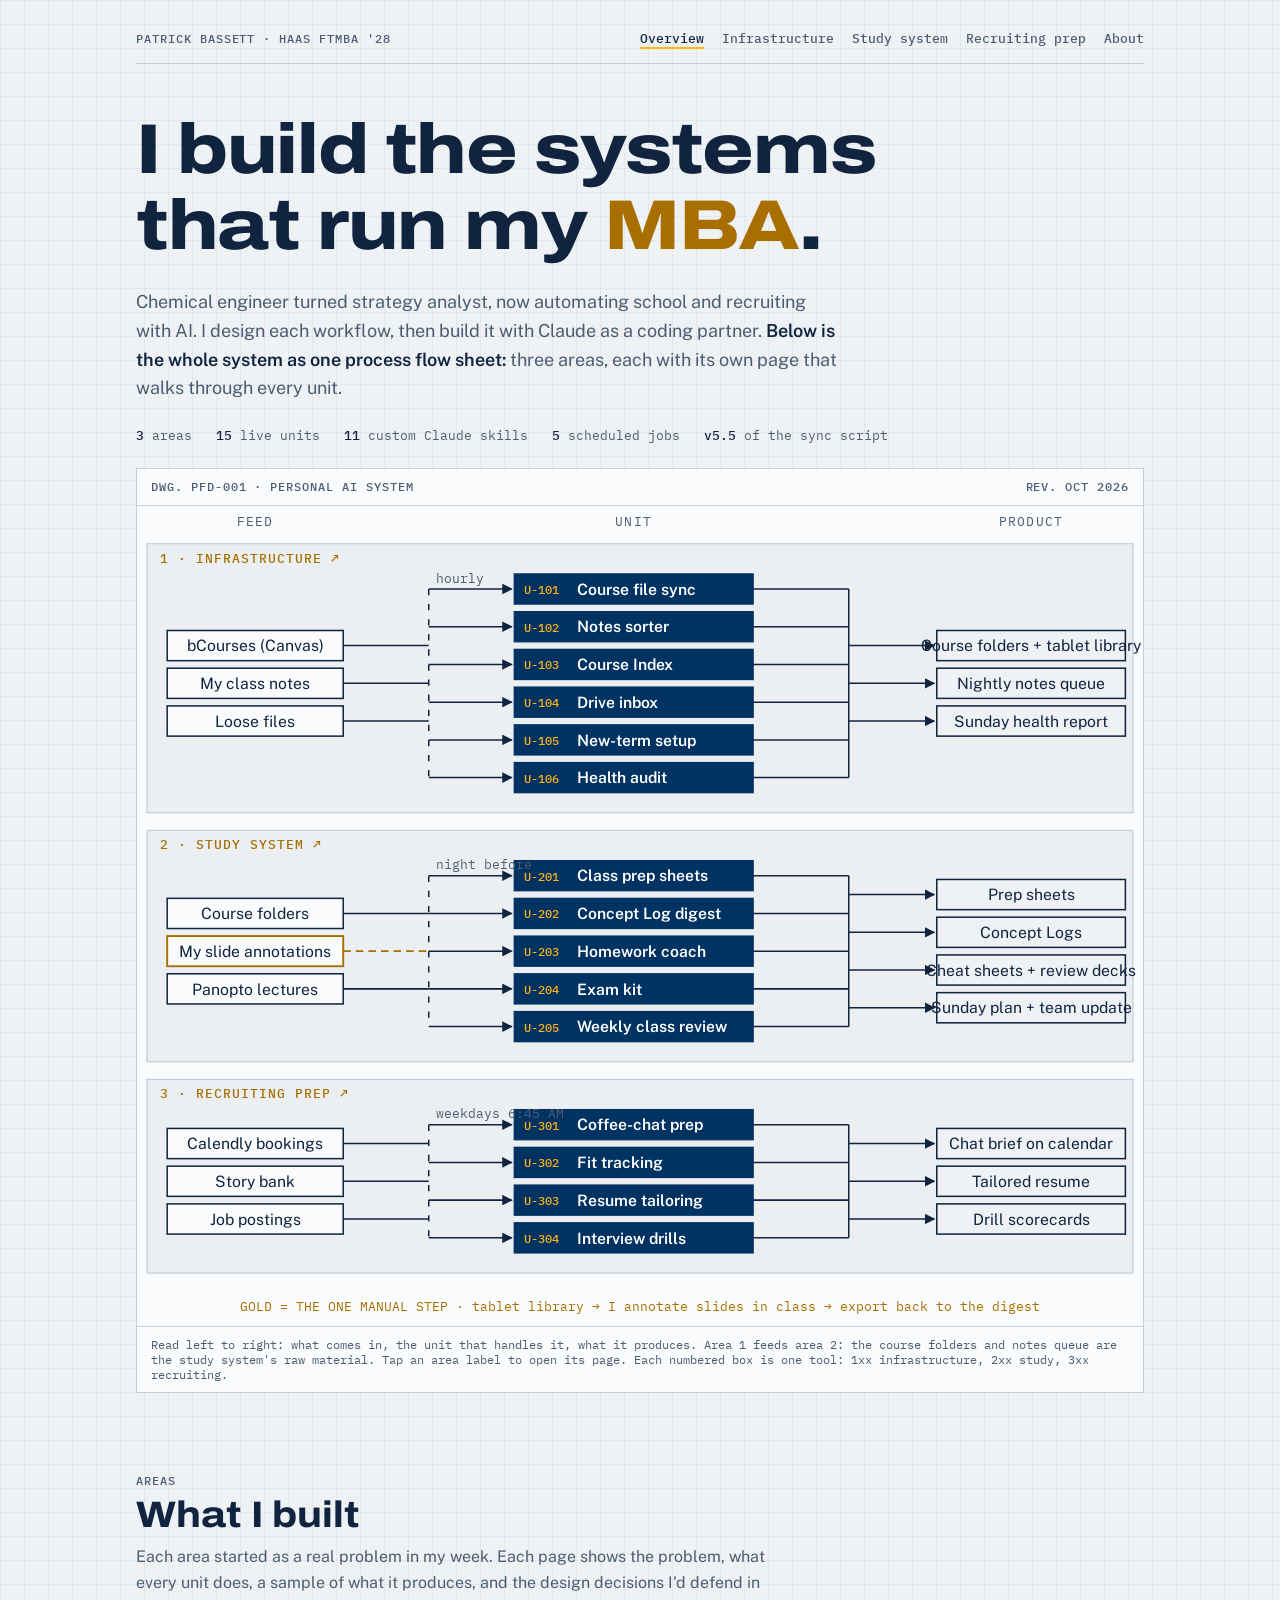
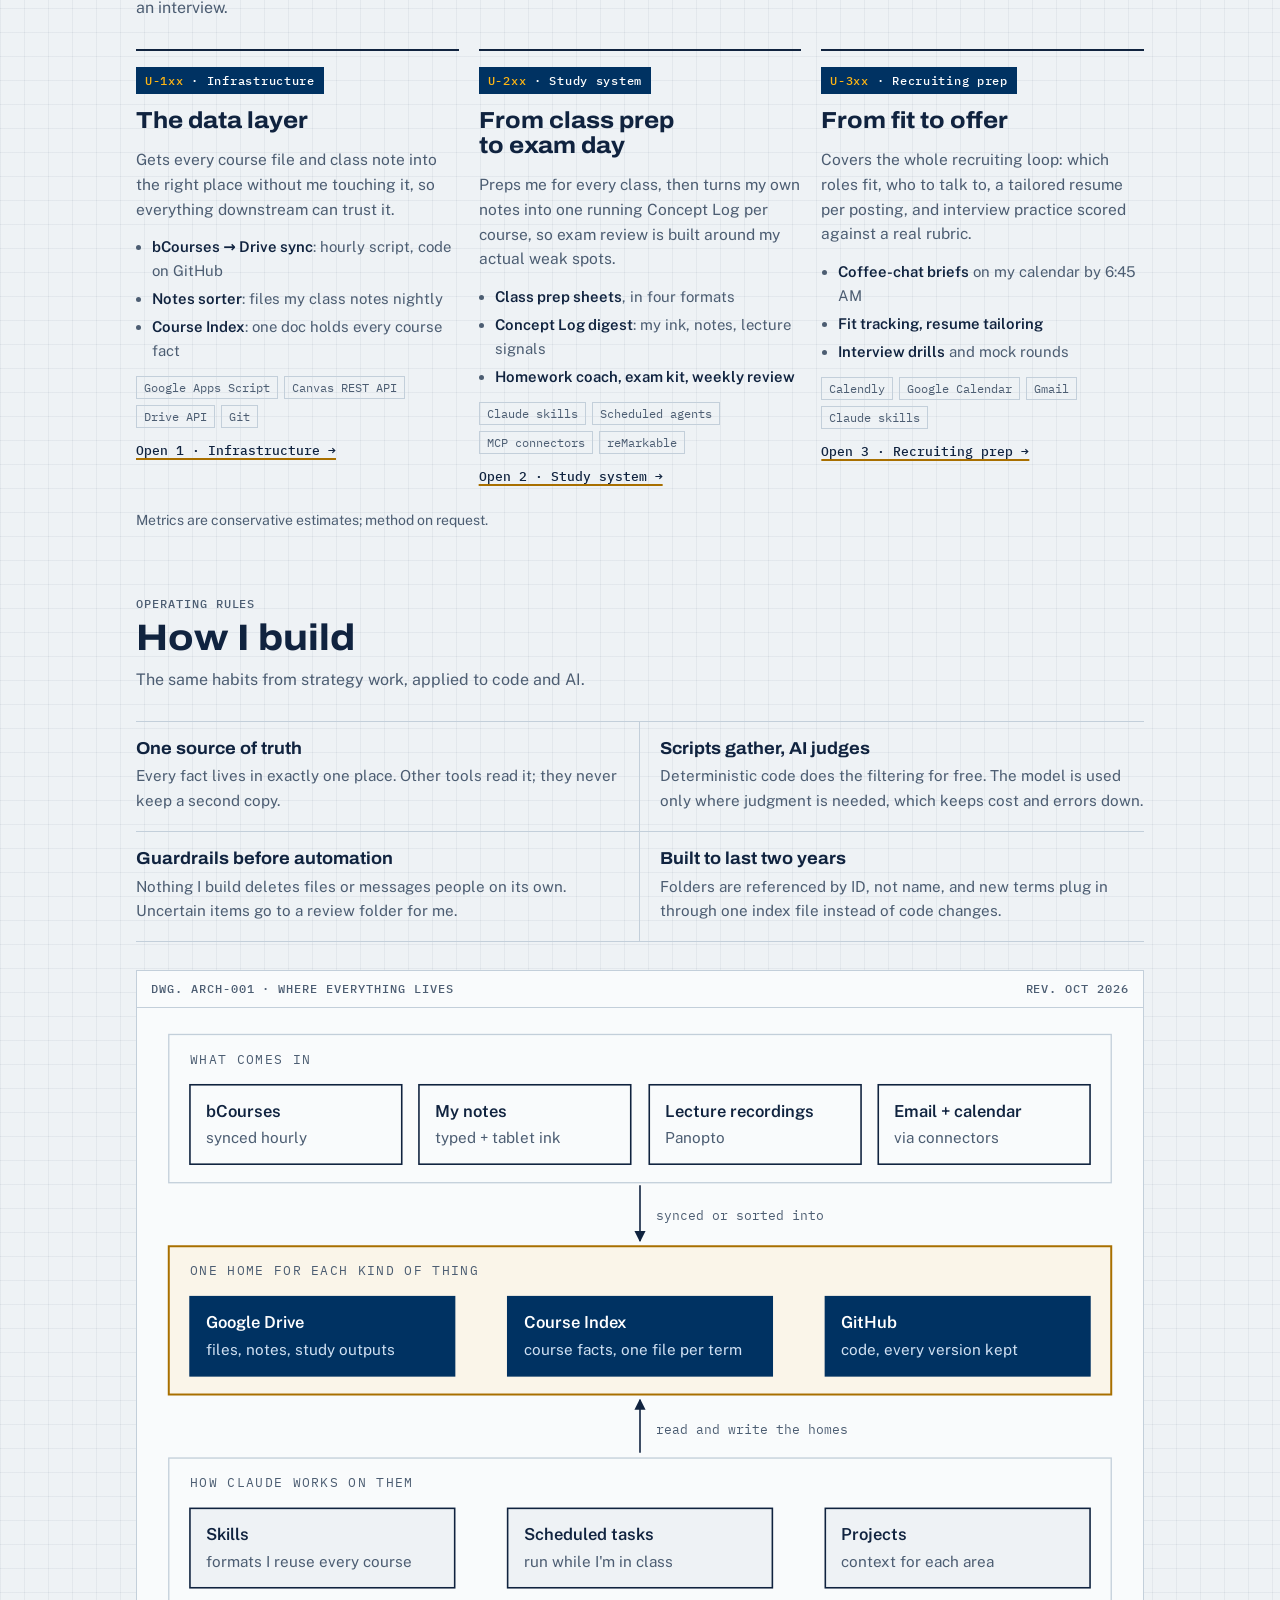
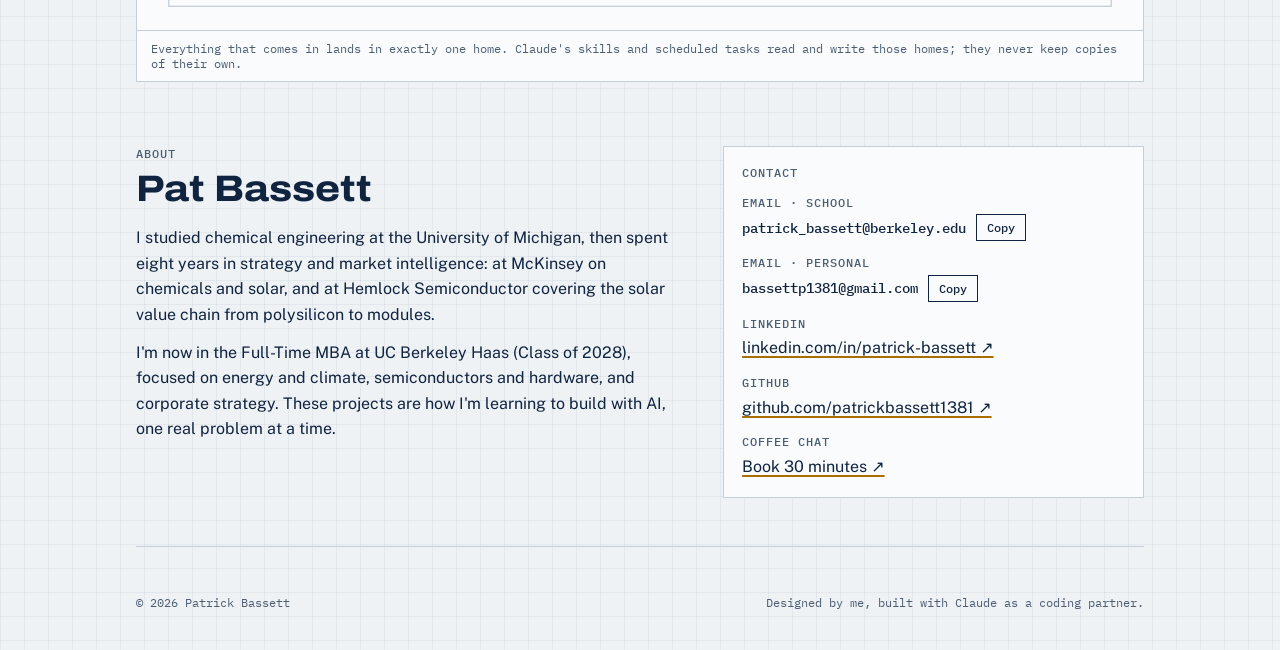
==== index.html @ 4137db10 "Drop 'lane' wording: number the three areas 1-3 and explain unit numbers in the diagram caption Co-A" ====
<!doctype html>
<html lang="en">
<head>
<meta charset="utf-8">
<meta name="viewport" content="width=device-width, initial-scale=1, viewport-fit=cover">
<title>Pat Bassett Projects</title>
<meta name="description" content="Pat Bassett, Haas MBA '28. The AI system I built to run my MBA: course-file infrastructure, a study system, and recruiting prep.">
<link rel="preconnect" href="https://fonts.googleapis.com">
<link rel="preconnect" href="https://fonts.gstatic.com" crossorigin>
<link rel="stylesheet" href="https://fonts.googleapis.com/css2?family=Archivo:wdth,wght@100..125,500..800&family=IBM+Plex+Mono:wght@400;500&family=Public+Sans:ital,wght@0,400;0,600;1,400&display=swap">
<link rel="stylesheet" href="styles.css">
</head>
<body>
<div class="wrap">
<header>
  <div class="top">
    <a class="tag home" href="index.html">Patrick Bassett · Haas FTMBA '28</a>
    <nav aria-label="Pages">
      <a href="index.html" aria-current="page">Overview</a>
      <a href="infrastructure.html">Infrastructure</a>
      <a href="study.html">Study system</a>
      <a href="recruiting.html">Recruiting prep</a>
      <a href="#about">About</a>
    </nav>
  </div>
</header>

<div class="hero">
  <h1>I build the systems<br>that run my <span>MBA</span>.</h1>
  <p class="lede">Chemical engineer turned strategy analyst, now automating school and recruiting with AI. I design each workflow, then build it with Claude as a coding partner. <strong>Below is the whole system as one process flow sheet:</strong> three areas, each with its own page that walks through every unit.</p>
  <div class="facts">
    <span><b>3</b> areas</span>
    <span><b>15</b> live units</span>
    <span><b>11</b> custom Claude skills</span>
    <span><b>5</b> scheduled jobs</span>
    <span><b>v5.5</b> of the sync script</span>
  </div>

  <figure class="sheet" aria-label="Process flow sheet of Pat's AI system">
    <div class="sheet-head">
      <span class="tag">Dwg. PFD-001 · Personal AI system</span>
      <span class="tag">Rev. Oct 2026</span>
    </div>
    <div class="sheet-scroll">
<svg viewBox="0 0 800 652" role="img" aria-labelledby="pfd-t">
<title id="pfd-t">Three areas. Infrastructure: bCourses and my class notes feed the course file sync, notes sorter and Course Index, producing course folders, a tablet library and a nightly notes queue. Study system: course folders, my slide annotations and Panopto feed class prep, the Concept Log digest, homework coach, exam kit and weekly review. Recruiting prep: Calendly bookings, my story bank and job postings feed coffee-chat prep, fit tracking, resume tailoring and interview drills.</title>
<defs><marker id="arrow" viewBox="0 0 10 10" refX="9" refY="5" markerWidth="7" markerHeight="7" orient="auto-start-reverse"><path d="M0 0 L10 5 L0 10z"/></marker></defs>
<text class="col" x="94.0" y="16" text-anchor="middle">FEED</text>
<text class="col" x="395.0" y="16" text-anchor="middle">UNIT</text>
<text class="col" x="711.0" y="16" text-anchor="middle">PRODUCT</text>
<rect class="lane-band" x="8" y="30" width="784" height="214"/>
<a href="infrastructure.html"><text class="lane-lbl" x="18" y="45">1 · INFRASTRUCTURE ↗</text></a>
<g class="n-src"><rect x="24" y="99.0" width="140" height="24"/><text x="94.0" y="115.5" text-anchor="middle">bCourses (Canvas)</text></g>
<g class="n-src"><rect x="24" y="129.0" width="140" height="24"/><text x="94.0" y="145.5" text-anchor="middle">My class notes</text></g>
<g class="n-src"><rect x="24" y="159.0" width="140" height="24"/><text x="94.0" y="175.5" text-anchor="middle">Loose files</text></g>
<g class="n-unit"><rect x="300" y="54.0" width="190" height="24"/><text class="id" x="308" y="70.0">U-101</text><text x="350" y="70.5">Course file sync</text></g>
<g class="n-unit"><rect x="300" y="84.0" width="190" height="24"/><text class="id" x="308" y="100.0">U-102</text><text x="350" y="100.5">Notes sorter</text></g>
<g class="n-unit"><rect x="300" y="114.0" width="190" height="24"/><text class="id" x="308" y="130.0">U-103</text><text x="350" y="130.5">Course Index</text></g>
<g class="n-unit"><rect x="300" y="144.0" width="190" height="24"/><text class="id" x="308" y="160.0">U-104</text><text x="350" y="160.5">Drive inbox</text></g>
<g class="n-unit"><rect x="300" y="174.0" width="190" height="24"/><text class="id" x="308" y="190.0">U-105</text><text x="350" y="190.5">New-term setup</text></g>
<g class="n-unit"><rect x="300" y="204.0" width="190" height="24"/><text class="id" x="308" y="220.0">U-106</text><text x="350" y="220.5">Health audit</text></g>
<g class="n-out"><rect x="636" y="99.0" width="150" height="24"/><text x="711.0" y="115.5" text-anchor="middle">Course folders + tablet library</text></g>
<g class="n-out"><rect x="636" y="129.0" width="150" height="24"/><text x="711.0" y="145.5" text-anchor="middle">Nightly notes queue</text></g>
<g class="n-out"><rect x="636" y="159.0" width="150" height="24"/><text x="711.0" y="175.5" text-anchor="middle">Sunday health report</text></g>
<path class="edge" d="M164 111.0 H232"/>
<path class="edge" d="M164 141.0 H232"/>
<path class="edge" d="M164 171.0 H232"/>
<path class="edge flowline" d="M232 66.0 V216.0"/>
<path class="edge" d="M232 66.0 H298" marker-end="url(#arrow)"/>
<path class="edge" d="M232 96.0 H298" marker-end="url(#arrow)"/>
<path class="edge" d="M232 126.0 H298" marker-end="url(#arrow)"/>
<path class="edge" d="M232 156.0 H298" marker-end="url(#arrow)"/>
<path class="edge" d="M232 186.0 H298" marker-end="url(#arrow)"/>
<path class="edge" d="M232 216.0 H298" marker-end="url(#arrow)"/>
<text class="lbl" x="238" y="61.0">hourly</text>
<path class="edge" d="M490 66.0 H566"/>
<path class="edge" d="M490 96.0 H566"/>
<path class="edge" d="M490 126.0 H566"/>
<path class="edge" d="M490 156.0 H566"/>
<path class="edge" d="M490 186.0 H566"/>
<path class="edge" d="M490 216.0 H566"/>
<path class="edge" d="M566 66.0 V216.0"/>
<path class="edge" d="M566 111.0 H634" marker-end="url(#arrow)"/>
<path class="edge" d="M566 141.0 H634" marker-end="url(#arrow)"/>
<path class="edge" d="M566 171.0 H634" marker-end="url(#arrow)"/>
<rect class="lane-band" x="8" y="258" width="784" height="184"/>
<a href="study.html"><text class="lane-lbl" x="18" y="273">2 · STUDY SYSTEM ↗</text></a>
<g class="n-src"><rect x="24" y="312.0" width="140" height="24"/><text x="94.0" y="328.5" text-anchor="middle">Course folders</text></g>
<g class="n-man"><rect x="24" y="342.0" width="140" height="24"/><text x="94.0" y="358.5" text-anchor="middle">My slide annotations</text></g>
<g class="n-src"><rect x="24" y="372.0" width="140" height="24"/><text x="94.0" y="388.5" text-anchor="middle">Panopto lectures</text></g>
<g class="n-unit"><rect x="300" y="282.0" width="190" height="24"/><text class="id" x="308" y="298.0">U-201</text><text x="350" y="298.5">Class prep sheets</text></g>
<g class="n-unit"><rect x="300" y="312.0" width="190" height="24"/><text class="id" x="308" y="328.0">U-202</text><text x="350" y="328.5">Concept Log digest</text></g>
<g class="n-unit"><rect x="300" y="342.0" width="190" height="24"/><text class="id" x="308" y="358.0">U-203</text><text x="350" y="358.5">Homework coach</text></g>
<g class="n-unit"><rect x="300" y="372.0" width="190" height="24"/><text class="id" x="308" y="388.0">U-204</text><text x="350" y="388.5">Exam kit</text></g>
<g class="n-unit"><rect x="300" y="402.0" width="190" height="24"/><text class="id" x="308" y="418.0">U-205</text><text x="350" y="418.5">Weekly class review</text></g>
<g class="n-out"><rect x="636" y="297.0" width="150" height="24"/><text x="711.0" y="313.5" text-anchor="middle">Prep sheets</text></g>
<g class="n-out"><rect x="636" y="327.0" width="150" height="24"/><text x="711.0" y="343.5" text-anchor="middle">Concept Logs</text></g>
<g class="n-out"><rect x="636" y="357.0" width="150" height="24"/><text x="711.0" y="373.5" text-anchor="middle">Cheat sheets + review decks</text></g>
<g class="n-out"><rect x="636" y="387.0" width="150" height="24"/><text x="711.0" y="403.5" text-anchor="middle">Sunday plan + team update</text></g>
<path class="edge" d="M164 324.0 H232"/>
<path class="edge man" d="M164 354.0 H232"/>
<path class="edge" d="M164 384.0 H232"/>
<path class="edge flowline" d="M232 294.0 V414.0"/>
<path class="edge" d="M232 294.0 H298" marker-end="url(#arrow)"/>
<path class="edge" d="M232 324.0 H298" marker-end="url(#arrow)"/>
<path class="edge" d="M232 354.0 H298" marker-end="url(#arrow)"/>
<path class="edge" d="M232 384.0 H298" marker-end="url(#arrow)"/>
<path class="edge" d="M232 414.0 H298" marker-end="url(#arrow)"/>
<text class="lbl" x="238" y="289.0">night before</text>
<path class="edge" d="M490 294.0 H566"/>
<path class="edge" d="M490 324.0 H566"/>
<path class="edge" d="M490 354.0 H566"/>
<path class="edge" d="M490 384.0 H566"/>
<path class="edge" d="M490 414.0 H566"/>
<path class="edge" d="M566 294.0 V414.0"/>
<path class="edge" d="M566 309.0 H634" marker-end="url(#arrow)"/>
<path class="edge" d="M566 339.0 H634" marker-end="url(#arrow)"/>
<path class="edge" d="M566 369.0 H634" marker-end="url(#arrow)"/>
<path class="edge" d="M566 399.0 H634" marker-end="url(#arrow)"/>
<rect class="lane-band" x="8" y="456" width="784" height="154"/>
<a href="recruiting.html"><text class="lane-lbl" x="18" y="471">3 · RECRUITING PREP ↗</text></a>
<g class="n-src"><rect x="24" y="495.0" width="140" height="24"/><text x="94.0" y="511.5" text-anchor="middle">Calendly bookings</text></g>
<g class="n-src"><rect x="24" y="525.0" width="140" height="24"/><text x="94.0" y="541.5" text-anchor="middle">Story bank</text></g>
<g class="n-src"><rect x="24" y="555.0" width="140" height="24"/><text x="94.0" y="571.5" text-anchor="middle">Job postings</text></g>
<g class="n-unit"><rect x="300" y="480.0" width="190" height="24"/><text class="id" x="308" y="496.0">U-301</text><text x="350" y="496.5">Coffee-chat prep</text></g>
<g class="n-unit"><rect x="300" y="510.0" width="190" height="24"/><text class="id" x="308" y="526.0">U-302</text><text x="350" y="526.5">Fit tracking</text></g>
<g class="n-unit"><rect x="300" y="540.0" width="190" height="24"/><text class="id" x="308" y="556.0">U-303</text><text x="350" y="556.5">Resume tailoring</text></g>
<g class="n-unit"><rect x="300" y="570.0" width="190" height="24"/><text class="id" x="308" y="586.0">U-304</text><text x="350" y="586.5">Interview drills</text></g>
<g class="n-out"><rect x="636" y="495.0" width="150" height="24"/><text x="711.0" y="511.5" text-anchor="middle">Chat brief on calendar</text></g>
<g class="n-out"><rect x="636" y="525.0" width="150" height="24"/><text x="711.0" y="541.5" text-anchor="middle">Tailored resume</text></g>
<g class="n-out"><rect x="636" y="555.0" width="150" height="24"/><text x="711.0" y="571.5" text-anchor="middle">Drill scorecards</text></g>
<path class="edge" d="M164 507.0 H232"/>
<path class="edge" d="M164 537.0 H232"/>
<path class="edge" d="M164 567.0 H232"/>
<path class="edge flowline" d="M232 492.0 V582.0"/>
<path class="edge" d="M232 492.0 H298" marker-end="url(#arrow)"/>
<path class="edge" d="M232 522.0 H298" marker-end="url(#arrow)"/>
<path class="edge" d="M232 552.0 H298" marker-end="url(#arrow)"/>
<path class="edge" d="M232 582.0 H298" marker-end="url(#arrow)"/>
<text class="lbl" x="238" y="487.0">weekdays 6:45 AM</text>
<path class="edge" d="M490 492.0 H566"/>
<path class="edge" d="M490 522.0 H566"/>
<path class="edge" d="M490 552.0 H566"/>
<path class="edge" d="M490 582.0 H566"/>
<path class="edge" d="M566 492.0 V582.0"/>
<path class="edge" d="M566 507.0 H634" marker-end="url(#arrow)"/>
<path class="edge" d="M566 537.0 H634" marker-end="url(#arrow)"/>
<path class="edge" d="M566 567.0 H634" marker-end="url(#arrow)"/>
<text class="lbl man-lbl" x="400.0" y="640" text-anchor="middle">GOLD = THE ONE MANUAL STEP · tablet library → I annotate slides in class → export back to the digest</text>
</svg>
    </div>
    <figcaption class="sheet-foot">Read left to right: what comes in, the unit that handles it, what it produces. Area 1 feeds area 2: the course folders and notes queue are the study system's raw material. Tap an area label to open its page. Each numbered box is one tool: 1xx infrastructure, 2xx study, 3xx recruiting.</figcaption>
  </figure>
</div>

<section id="areas">
  <div class="sec-head">
    <span class="tag">Areas</span>
    <h2>What I built</h2>
    <p>Each area started as a real problem in my week. Each page shows the problem, what every unit does, a sample of what it produces, and the design decisions I'd defend in an interview.</p>
  </div>
  <div class="pillars">
    <article class="pillar">
      <span class="unit-id"><i>U-1xx</i> · Infrastructure</span>
      <h3>The data layer</h3>
      <p>Gets every course file and class note into the right place without me touching it, so everything downstream can trust it.</p>
      <ul>
        <li><b>bCourses → Drive sync</b>: hourly script, code on GitHub</li>
        <li><b>Notes sorter</b>: files my class notes nightly</li>
        <li><b>Course Index</b>: one doc holds every course fact</li>
      </ul>
      <div class="stack"><span>Google Apps Script</span><span>Canvas REST API</span><span>Drive API</span><span>Git</span></div>
      <a class="go" href="infrastructure.html">Open 1 · Infrastructure →</a>
    </article>
    <article class="pillar">
      <span class="unit-id"><i>U-2xx</i> · Study system</span>
      <h3>From class prep to exam day</h3>
      <p>Preps me for every class, then turns my own notes into one running Concept Log per course, so exam review is built around my actual weak spots.</p>
      <ul>
        <li><b>Class prep sheets</b>, in four formats</li>
        <li><b>Concept Log digest</b>: my ink, notes, lecture signals</li>
        <li><b>Homework coach, exam kit, weekly review</b></li>
      </ul>
      <div class="stack"><span>Claude skills</span><span>Scheduled agents</span><span>MCP connectors</span><span>reMarkable</span></div>
      <a class="go" href="study.html">Open 2 · Study system →</a>
    </article>
    <article class="pillar">
      <span class="unit-id"><i>U-3xx</i> · Recruiting prep</span>
      <h3>From fit to offer</h3>
      <p>Covers the whole recruiting loop: which roles fit, who to talk to, a tailored resume per posting, and interview practice scored against a real rubric.</p>
      <ul>
        <li><b>Coffee-chat briefs</b> on my calendar by 6:45 AM</li>
        <li><b>Fit tracking, resume tailoring</b></li>
        <li><b>Interview drills</b> and mock rounds</li>
      </ul>
      <div class="stack"><span>Calendly</span><span>Google Calendar</span><span>Gmail</span><span>Claude skills</span></div>
      <a class="go" href="recruiting.html">Open 3 · Recruiting prep →</a>
    </article>
  </div>
  <p class="footnote">Metrics are conservative estimates; method on request.</p>
</section>

<section id="principles">
  <div class="sec-head">
    <span class="tag">Operating rules</span>
    <h2>How I build</h2>
    <p>The same habits from strategy work, applied to code and AI.</p>
  </div>
  <div class="rules">
    <div class="rule"><h3>One source of truth</h3><p>Every fact lives in exactly one place. Other tools read it; they never keep a second copy.</p></div>
    <div class="rule"><h3>Scripts gather, AI judges</h3><p>Deterministic code does the filtering for free. The model is used only where judgment is needed, which keeps cost and errors down.</p></div>
    <div class="rule"><h3>Guardrails before automation</h3><p>Nothing I build deletes files or messages people on its own. Uncertain items go to a review folder for me.</p></div>
    <div class="rule"><h3>Built to last two years</h3><p>Folders are referenced by ID, not name, and new terms plug in through one index file instead of code changes.</p></div>
  </div>
  <figure class="sheet arch" aria-label="Where everything in the system lives">
    <div class="sheet-head">
      <span class="tag">Dwg. ARCH-001 · Where everything lives</span>
      <span class="tag">Rev. Oct 2026</span>
    </div>
    <div class="sheet-scroll">
    <svg viewBox="0 0 760 470" role="img" aria-labelledby="arch-t">
      <title id="arch-t">Three layers. What comes in: bCourses, my notes, lecture recordings, email and calendar. These land in one home each: Google Drive, the Course Index, or GitHub. Claude's skills, scheduled tasks and Projects read and write those homes and never keep copies.</title>
      <rect class="band" x="24" y="20" width="712" height="112"/>
      <text class="col" x="40" y="42">WHAT COMES IN</text>
      <g class="n-src"><rect x="40" y="58" width="160" height="60"/><text x="52" y="82" font-weight="600">bCourses</text><text class="sub" x="52" y="102">synced hourly</text></g>
      <g class="n-src"><rect x="213" y="58" width="160" height="60"/><text x="225" y="82" font-weight="600">My notes</text><text class="sub" x="225" y="102">typed + tablet ink</text></g>
      <g class="n-src"><rect x="387" y="58" width="160" height="60"/><text x="399" y="82" font-weight="600">Lecture recordings</text><text class="sub" x="399" y="102">Panopto</text></g>
      <g class="n-src"><rect x="560" y="58" width="160" height="60"/><text x="572" y="82" font-weight="600">Email + calendar</text><text class="sub" x="572" y="102">via connectors</text></g>

      <path class="edge" d="M380 134 V176" marker-end="url(#arrow)"/>
      <text class="lbl" x="392" y="160">synced or sorted into</text>

      <rect class="band main" x="24" y="180" width="712" height="112"/>
      <text class="col" x="40" y="202">ONE HOME FOR EACH KIND OF THING</text>
      <g class="n-unit"><rect x="40" y="218" width="200" height="60"/><text x="52" y="242" font-weight="600">Google Drive</text><text class="sub" x="52" y="262">files, notes, study outputs</text></g>
      <g class="n-unit"><rect x="280" y="218" width="200" height="60"/><text x="292" y="242" font-weight="600">Course Index</text><text class="sub" x="292" y="262">course facts, one file per term</text></g>
      <g class="n-unit"><rect x="520" y="218" width="200" height="60"/><text x="532" y="242" font-weight="600">GitHub</text><text class="sub" x="532" y="262">code, every version kept</text></g>

      <path class="edge" d="M380 336 V296" marker-end="url(#arrow)"/>
      <text class="lbl" x="392" y="322">read and write the homes</text>

      <rect class="band" x="24" y="340" width="712" height="112"/>
      <text class="col" x="40" y="362">HOW CLAUDE WORKS ON THEM</text>
      <g class="n-out"><rect x="40" y="378" width="200" height="60"/><text x="52" y="402" font-weight="600">Skills</text><text class="sub" x="52" y="422">formats I reuse every course</text></g>
      <g class="n-out"><rect x="280" y="378" width="200" height="60"/><text x="292" y="402" font-weight="600">Scheduled tasks</text><text class="sub" x="292" y="422">run while I'm in class</text></g>
      <g class="n-out"><rect x="520" y="378" width="200" height="60"/><text x="532" y="402" font-weight="600">Projects</text><text class="sub" x="532" y="422">context for each area</text></g>
    </svg>
    </div>
    <figcaption class="sheet-foot">Everything that comes in lands in exactly one home. Claude's skills and scheduled tasks read and write those homes; they never keep copies of their own.</figcaption>
  </figure>
</section>

<section id="about">
  <div class="about">
    <div>
      <div class="sec-head" style="margin-bottom:16px"><span class="tag">About</span><h2>Pat Bassett</h2></div>
      <p>I studied chemical engineering at the University of Michigan, then spent eight years in strategy and market intelligence: at McKinsey on chemicals and solar, and at Hemlock Semiconductor covering the solar value chain from polysilicon to modules.</p>
      <p>I'm now in the Full-Time MBA at UC Berkeley Haas (Class of 2028), focused on energy and climate, semiconductors and hardware, and corporate strategy. These projects are how I'm learning to build with AI, one real problem at a time.</p>
    </div>
    <aside class="contact" aria-label="Contact">
      <span class="tag">Contact</span>
      <div class="row">
        <span class="tag">Email · school</span>
        <div class="copyline"><code>patrick_bassett@berkeley.edu</code><button type="button" class="copy">Copy</button></div>
      </div>
      <div class="row">
        <span class="tag">Email · personal</span>
        <div class="copyline"><code>bassettp1381@gmail.com</code><button type="button" class="copy">Copy</button></div>
      </div>
      <div class="row">
        <span class="tag">LinkedIn</span>
        <a href="https://www.linkedin.com/in/patrick-bassett-a63bb3b1/" target="_blank" rel="noopener">linkedin.com/in/patrick-bassett ↗</a>
      </div>
      <div class="row">
        <span class="tag">GitHub</span>
        <a href="https://github.com/patrickbassett1381" target="_blank" rel="noopener">github.com/patrickbassett1381 ↗</a>
      </div>
      <div class="row">
        <span class="tag">Coffee chat</span>
        <a href="https://calendly.com/patrick_bassett-berkeley/coffee-chat" target="_blank" rel="noopener">Book 30 minutes ↗</a>
      </div>
    </aside>
  </div>
</section>

<footer>
  <span>© 2026 Patrick Bassett</span>
  <span>Designed by me, built with Claude as a coding partner.</span>
</footer>
</div>

<script>
(function(){
  document.querySelectorAll('button.copy').forEach(function(b){
    var t=b.parentNode.querySelector('code');
    b.addEventListener('click',function(){
      function sel(){var r=document.createRange();r.selectNodeContents(t);var s=getSelection();s.removeAllRanges();s.addRange(r);b.textContent='Selected';}
      try{
        navigator.clipboard.writeText(t.textContent).then(function(){b.textContent='Copied';setTimeout(function(){b.textContent='Copy'},1800)},sel);
      }catch(e){sel()}
    });
  });
})();
</script>

</body>
</html>
---- styles.css ----
/* Layout: a process flow sheet. Home = the whole system as one PFD; each area page = one band of it, with every unit drawn out. */
:root{
  --paper:#eef2f5; --surface:#f9fbfc; --ink:#10233f; --muted:#4c5d72;
  --line:#c3cfda; --grid:rgba(16,35,63,.05);
  --accent:#a86f00; --gold:#fdb515; --unit:#003262; --unit-ink:#ffffff;
  --mock:#fffdf6;
  --display:"Archivo","Helvetica Neue",Arial,sans-serif;
  --body:"Public Sans",system-ui,-apple-system,"Segoe UI",sans-serif;
  --mono:"IBM Plex Mono",ui-monospace,"Cascadia Mono",Consolas,monospace;
}
@media (prefers-color-scheme:dark){:root:not([data-theme="light"]){
  --paper:#0c1522; --surface:#121f31; --ink:#e4ebf3; --muted:#98a9bd;
  --line:#2a3b51; --grid:rgba(228,235,243,.04);
  --accent:#fdb515; --gold:#fdb515; --unit:#1f4f86; --unit-ink:#ffffff;
  --mock:#16243a; color-scheme:dark}}
:root[data-theme="dark"]{
  --paper:#0c1522; --surface:#121f31; --ink:#e4ebf3; --muted:#98a9bd;
  --line:#2a3b51; --grid:rgba(228,235,243,.04);
  --accent:#fdb515; --gold:#fdb515; --unit:#1f4f86; --unit-ink:#ffffff;
  --mock:#16243a; color-scheme:dark}

*,*::before,*::after{box-sizing:border-box}
body{margin:0;background:var(--paper);color:var(--ink);font:16px/1.6 var(--body);
  background-image:linear-gradient(var(--grid) 1px,transparent 1px),linear-gradient(90deg,var(--grid) 1px,transparent 1px);
  background-size:24px 24px}
.wrap{max-width:1040px;margin:0 auto;padding-left:max(16px,env(safe-area-inset-left,0px));padding-right:max(16px,env(safe-area-inset-right,0px))}
a{color:inherit;text-decoration-color:var(--accent);text-underline-offset:3px;text-decoration-thickness:2px}
a:hover{color:var(--accent)}
:focus-visible{outline:2px solid var(--accent);outline-offset:3px}
h1,h2,h3,h4{font-family:var(--display);text-wrap:balance;margin:0;line-height:1.08}
p{margin:0}
ul{margin:0;padding-left:1.1em}
li+li{margin-top:4px}
.tag{font:500 12px/1.3 var(--mono);letter-spacing:.08em;text-transform:uppercase;color:var(--muted)}

/* Header */
header{padding-block:28px 0}
.top{display:flex;justify-content:space-between;align-items:center;gap:12px 16px;flex-wrap:wrap;border-bottom:1px solid var(--line);padding-bottom:14px}
.top .home{text-decoration:none}
.top nav{display:flex;gap:6px 18px;flex-wrap:wrap}
.top nav a{font:500 13px var(--mono);text-decoration:none;color:var(--muted);padding-block:2px}
.top nav a:hover{color:var(--ink)}
.top nav a[aria-current="page"]{color:var(--ink);box-shadow:inset 0 -2px 0 var(--gold)}

/* Hero */
.hero{padding-block:48px 24px;display:grid;gap:24px}
.hero>*{min-width:0}
.hero h1{font-size:clamp(2.3rem,7vw,4.4rem);font-weight:800;font-stretch:118%;letter-spacing:-.02em}
.hero h1 span{color:var(--accent)}
.page-hero h1{font-size:clamp(2.1rem,6vw,3.6rem)}
.lede{max-width:64ch;font-size:1.125rem;color:var(--muted)}
.lede strong{color:var(--ink);font-weight:600}
.facts{display:flex;flex-wrap:wrap;gap:8px 24px;font:400 13px var(--mono);color:var(--muted);font-variant-numeric:tabular-nums}
.facts b{color:var(--ink);font-weight:500}

.footnote{max-width:62ch;margin-top:1.5rem;font-size:.875rem;color:var(--muted)}

/* Flow sheet */
.sheet{border:1px solid var(--line);background:var(--surface);margin:0}
.sheet-head{display:flex;justify-content:space-between;gap:12px;flex-wrap:wrap;padding:10px 14px;border-bottom:1px solid var(--line)}
.sheet-scroll{overflow-x:auto}
.sheet svg{display:block;min-width:760px;width:100%;height:auto}
.sheet text{font-family:var(--body);font-size:12.5px;fill:var(--ink)}
.n-src rect{fill:var(--surface);stroke:var(--ink);stroke-width:1.2}
.n-unit rect{fill:var(--unit);stroke:var(--unit)}
.n-unit text{fill:var(--unit-ink);font-weight:600}
.n-unit .id{font-family:var(--mono);font-size:9.5px;font-weight:500;fill:var(--gold)}
.n-out rect{fill:var(--paper);stroke:var(--ink);stroke-width:1.2}
.n-man rect{fill:var(--surface);stroke:var(--accent);stroke-width:1.5}
.lane-band{fill:var(--grid);stroke:var(--line);stroke-width:1}
.edge{fill:none;stroke:var(--ink);stroke-width:1.2}
.edge.man{stroke:var(--accent);stroke-width:1.5;stroke-dasharray:6 4}
.lbl{font-family:var(--mono)!important;font-size:10px!important;fill:var(--muted)!important}
.col{font-family:var(--mono)!important;font-size:10px!important;letter-spacing:.1em;fill:var(--muted)!important}
.lane-lbl{font-family:var(--mono)!important;font-size:10px!important;letter-spacing:.08em;fill:var(--accent)!important;font-weight:500}
.lane-lbl a{text-decoration:underline}
.man-lbl{fill:var(--accent)!important}
#arrow path{fill:var(--ink)}
#arrow-man path{fill:var(--accent)}
.band{fill:none;stroke:var(--line);stroke-width:1}
.band.main{fill:var(--gold);fill-opacity:.08;stroke:var(--accent);stroke-width:1.5}
.sheet .sub{font-size:11.5px;fill:var(--muted)}
.n-unit .sub{fill:#cfe0f2;font-weight:400}
.arch{margin:28px 0 0}
.sheet-foot{padding:10px 14px;border-top:1px solid var(--line);font:400 12px var(--mono);color:var(--muted)}

/* Sections */
section{padding-block:56px 8px}
.sec-head{display:grid;gap:8px;margin-bottom:28px;max-width:64ch}
.sec-head h2{font-size:clamp(1.6rem,4vw,2.3rem);font-weight:750;font-stretch:112%}
.sec-head p{color:var(--muted)}

/* Pillar cards (home) */
.pillars{display:grid;grid-template-columns:repeat(3,minmax(0,1fr));gap:20px}
.pillar{display:grid;gap:14px;align-content:start;border-top:2px solid var(--ink);padding-top:16px;min-width:0}
.pillar h3{font-size:1.45rem;font-weight:750;font-stretch:108%}
.pillar p{color:var(--muted);font-size:.97rem}
.pillar ul{font-size:.93rem;color:var(--muted)}
.pillar li b{color:var(--ink);font-weight:600}
.pillar .go{font:500 13px var(--mono)}

/* Units */
.unit-id{display:inline-block;justify-self:start;background:var(--unit);color:var(--unit-ink);font:500 12px var(--mono);letter-spacing:.06em;padding:6px 9px}
.unit-id i{font-style:normal;color:var(--gold)}
.unit-id.next{background:transparent;color:var(--accent);border:1.5px dashed var(--accent)}
.stack{display:flex;flex-wrap:wrap;gap:6px}
.stack span{font:400 11.5px var(--mono);border:1px solid var(--line);padding:3px 7px;color:var(--muted)}
.units{display:grid;gap:36px}
.unit{display:grid;grid-template-columns:200px minmax(0,1fr);border-top:2px solid var(--ink);padding-top:18px;gap:24px}
.unit-side{display:grid;gap:10px;align-content:start}
.unit-side .when{font:400 12.5px/1.45 var(--mono);color:var(--muted)}
.unit-side .when b{color:var(--ink);font-weight:500;display:block}
.unit-main{display:grid;gap:16px;min-width:0}
.unit h3{font-size:clamp(1.35rem,3vw,1.75rem);font-weight:750;font-stretch:108%}
.unit .sum{font-size:1.06rem;max-width:66ch}
.does{display:grid;gap:6px;max-width:70ch;color:var(--muted)}
.does li b{color:var(--ink);font-weight:600}
.psr{display:grid;grid-template-columns:repeat(3,minmax(0,1fr));gap:20px;border-top:1px solid var(--line);padding-top:14px}
.psr div{display:grid;gap:6px;align-content:start;min-width:0}
.psr p{font-size:.95rem;color:var(--muted)}
.psr p b{color:var(--ink);font-weight:600}
.decision{border-left:3px solid var(--gold);padding:4px 0 4px 14px;font-size:.95rem;max-width:70ch}
.decision .tag{display:block;margin-bottom:4px}
.links{display:flex;flex-wrap:wrap;gap:18px;font:500 13px var(--mono)}

/* Mock documents: sample outputs, clearly marked as fictional */
.mock{background:var(--mock);border:1px solid var(--line);max-width:640px;min-width:0}
.mock-head{display:flex;justify-content:space-between;gap:8px;flex-wrap:wrap;padding:8px 14px;border-bottom:1px dashed var(--line)}
.mock-head .sample{font:500 11px var(--mono);letter-spacing:.08em;text-transform:uppercase;color:var(--accent)}
.mock-body{padding:14px;display:grid;gap:10px;font-size:.92rem}
.mock-body h4{font-size:1.02rem;font-weight:700;font-stretch:105%}
.mock-body .k{font:500 11px var(--mono);letter-spacing:.06em;text-transform:uppercase;color:var(--muted);display:block;margin-bottom:2px}
.mock-body ul{color:var(--ink)}
.mock-body .meta{font:400 12px var(--mono);color:var(--muted)}
.mock-body .row{display:grid;gap:2px}
.chip{display:inline-block;font:500 11px var(--mono);padding:2px 7px;border:1px solid var(--accent);color:var(--accent)}

/* Week / pipeline strip: a real sequence, so the steps are numbered */
.flow{list-style:none;padding:0;margin:0;display:grid;grid-template-columns:repeat(auto-fit,minmax(150px,1fr));border:1px solid var(--line);background:var(--surface)}
.flow li{margin:0;padding:14px;display:grid;gap:6px;align-content:start;border-right:1px solid var(--line);border-bottom:1px solid var(--line);min-width:0}
.flow .when{font:500 11px var(--mono);letter-spacing:.08em;text-transform:uppercase;color:var(--accent)}
.flow b{font-family:var(--display);font-size:1.02rem;font-weight:700;font-stretch:105%}
.flow p{font-size:.88rem;color:var(--muted)}
.flow a{font:500 12px var(--mono)}

/* Run sheet table */
.tbl-wrap{overflow-x:auto;border:1px solid var(--line);background:var(--surface)}
table{border-collapse:collapse;width:100%;min-width:620px;font-size:.93rem}
th,td{text-align:left;padding:10px 14px;border-bottom:1px solid var(--line);vertical-align:top}
th{font:500 11.5px var(--mono);letter-spacing:.08em;text-transform:uppercase;color:var(--muted)}
td.t{font:500 13px var(--mono);white-space:nowrap;font-variant-numeric:tabular-nums}
tr:last-child td{border-bottom:0}

/* Guardrails / principles grid */
.rules{display:grid;grid-template-columns:repeat(2,minmax(0,1fr));border-top:1px solid var(--line)}
.rule{padding:18px 20px 18px 0;border-bottom:1px solid var(--line);display:grid;gap:6px;min-width:0}
.rule:nth-child(odd){border-right:1px solid var(--line)}
.rule:nth-child(even){padding-left:20px;padding-right:0}
.rule h3{font-size:1.08rem;font-weight:700;font-stretch:105%}
.rule p{color:var(--muted);font-size:.95rem}

/* Call to action */
.cta{border:1px solid var(--ink);background:var(--surface);padding:20px;display:flex;justify-content:space-between;align-items:center;gap:16px;flex-wrap:wrap}
.cta p{max-width:58ch;color:var(--muted)}
.cta p b{color:var(--ink)}
.btn{display:inline-block;font:500 14px var(--mono);background:var(--unit);color:var(--unit-ink);padding:10px 16px;text-decoration:none;border:1px solid var(--unit)}
.btn:hover{background:transparent;color:var(--ink);border-color:var(--ink)}

/* Next-page strip */
.next-page{display:flex;justify-content:space-between;gap:16px;flex-wrap:wrap;border-top:2px solid var(--ink);padding-top:16px;font:500 14px var(--mono)}

/* About / contact */
.about{display:grid;grid-template-columns:1.3fr 1fr;gap:40px;align-items:start}
.about p{max-width:62ch}
.about p+p{margin-top:12px}
.contact{border:1px solid var(--line);background:var(--surface);padding:18px;display:grid;gap:14px;min-width:0}
.contact .row{display:grid;gap:4px}
.copyline{display:flex;gap:10px;align-items:center;flex-wrap:wrap}
.copyline code{font:500 14px var(--mono);user-select:all;word-break:break-all}
button{font:500 12px var(--mono);background:transparent;color:var(--ink);border:1px solid var(--ink);padding:5px 10px;cursor:pointer}
button:hover{background:var(--ink);color:var(--paper)}
footer{padding-block:48px 40px;margin-top:40px;border-top:1px solid var(--line);font:400 12px var(--mono);color:var(--muted);display:flex;justify-content:space-between;gap:12px;flex-wrap:wrap}

@media (max-width:860px){
  .pillars{grid-template-columns:1fr}
}
@media (max-width:760px){
  .unit,.about{grid-template-columns:1fr;gap:14px}
  .psr{grid-template-columns:1fr;gap:14px}
  .rules{grid-template-columns:1fr}
  .rule,.rule:nth-child(even){padding-left:0;padding-right:0;border-right:0}
}
@media (prefers-reduced-motion:no-preference){
  .flowline{stroke-dasharray:5 7;animation:run 1.6s linear infinite}
  @keyframes run{to{stroke-dashoffset:-24}}
}
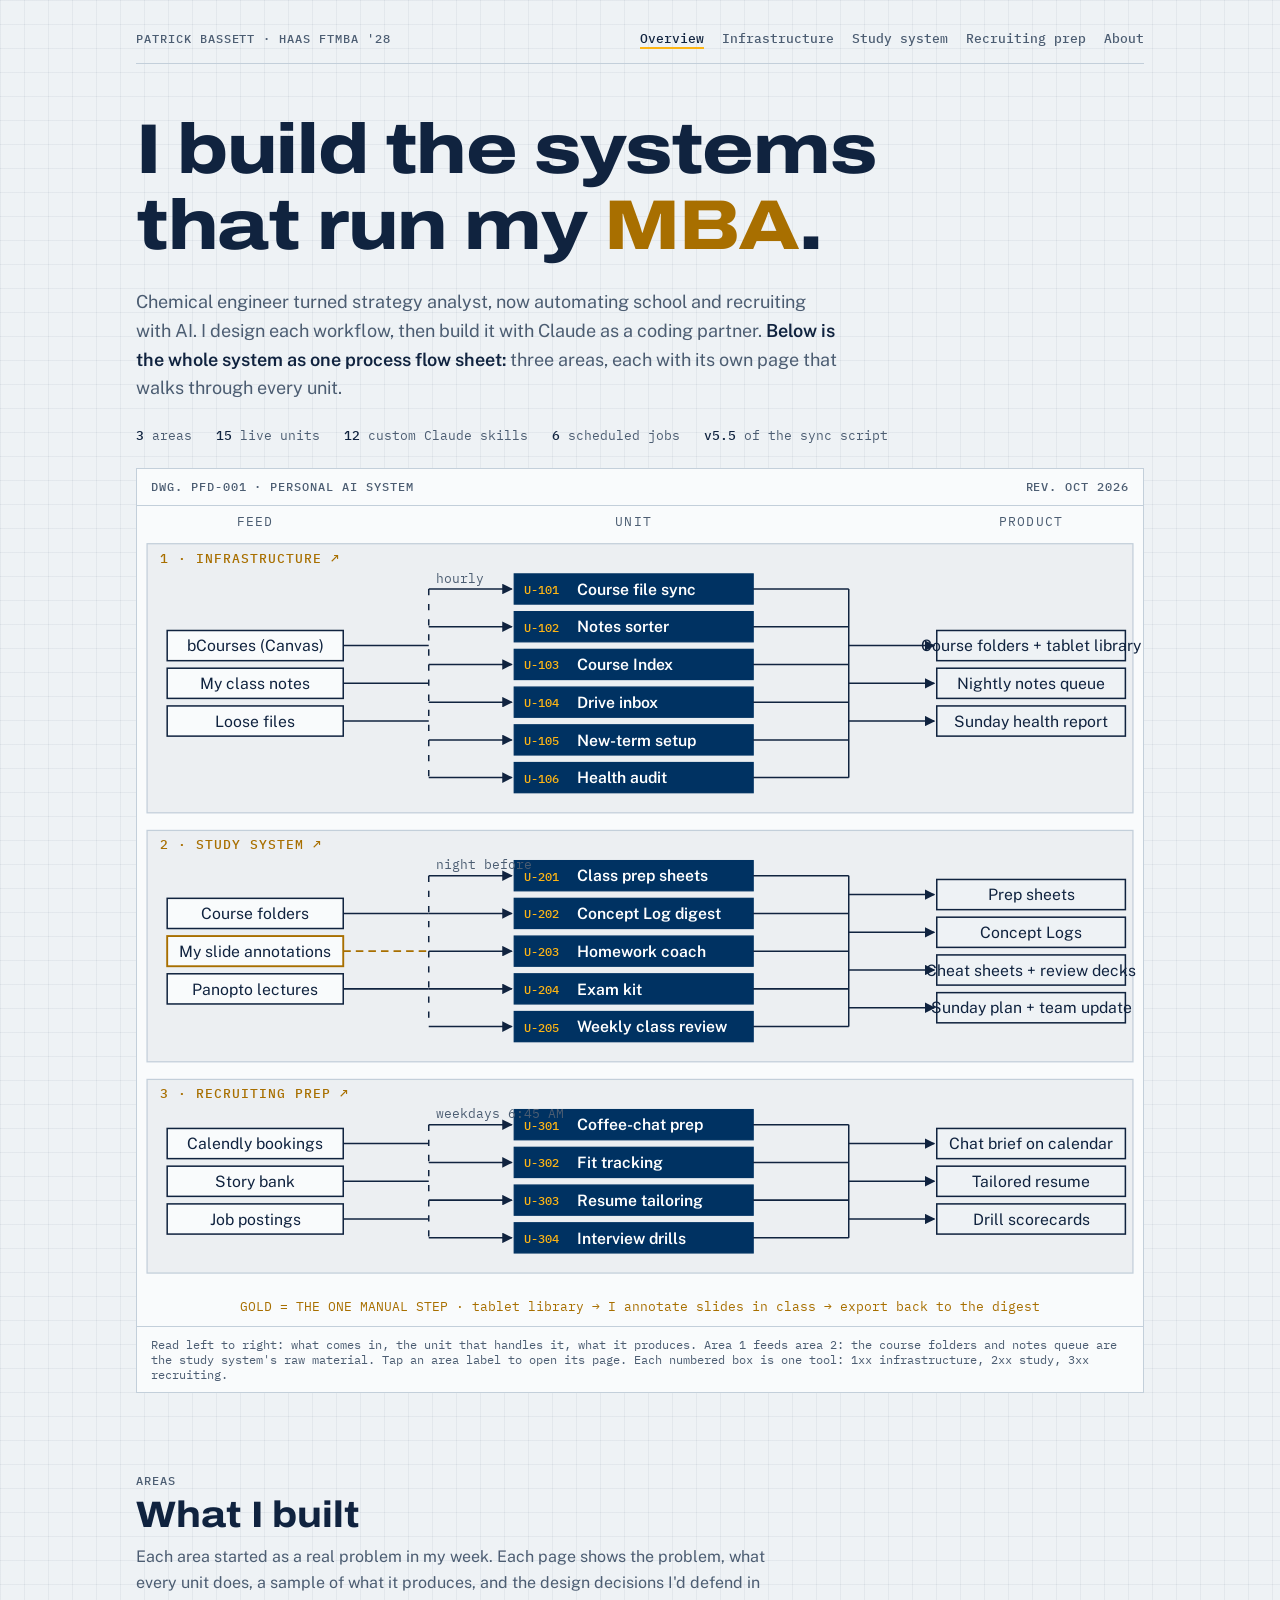
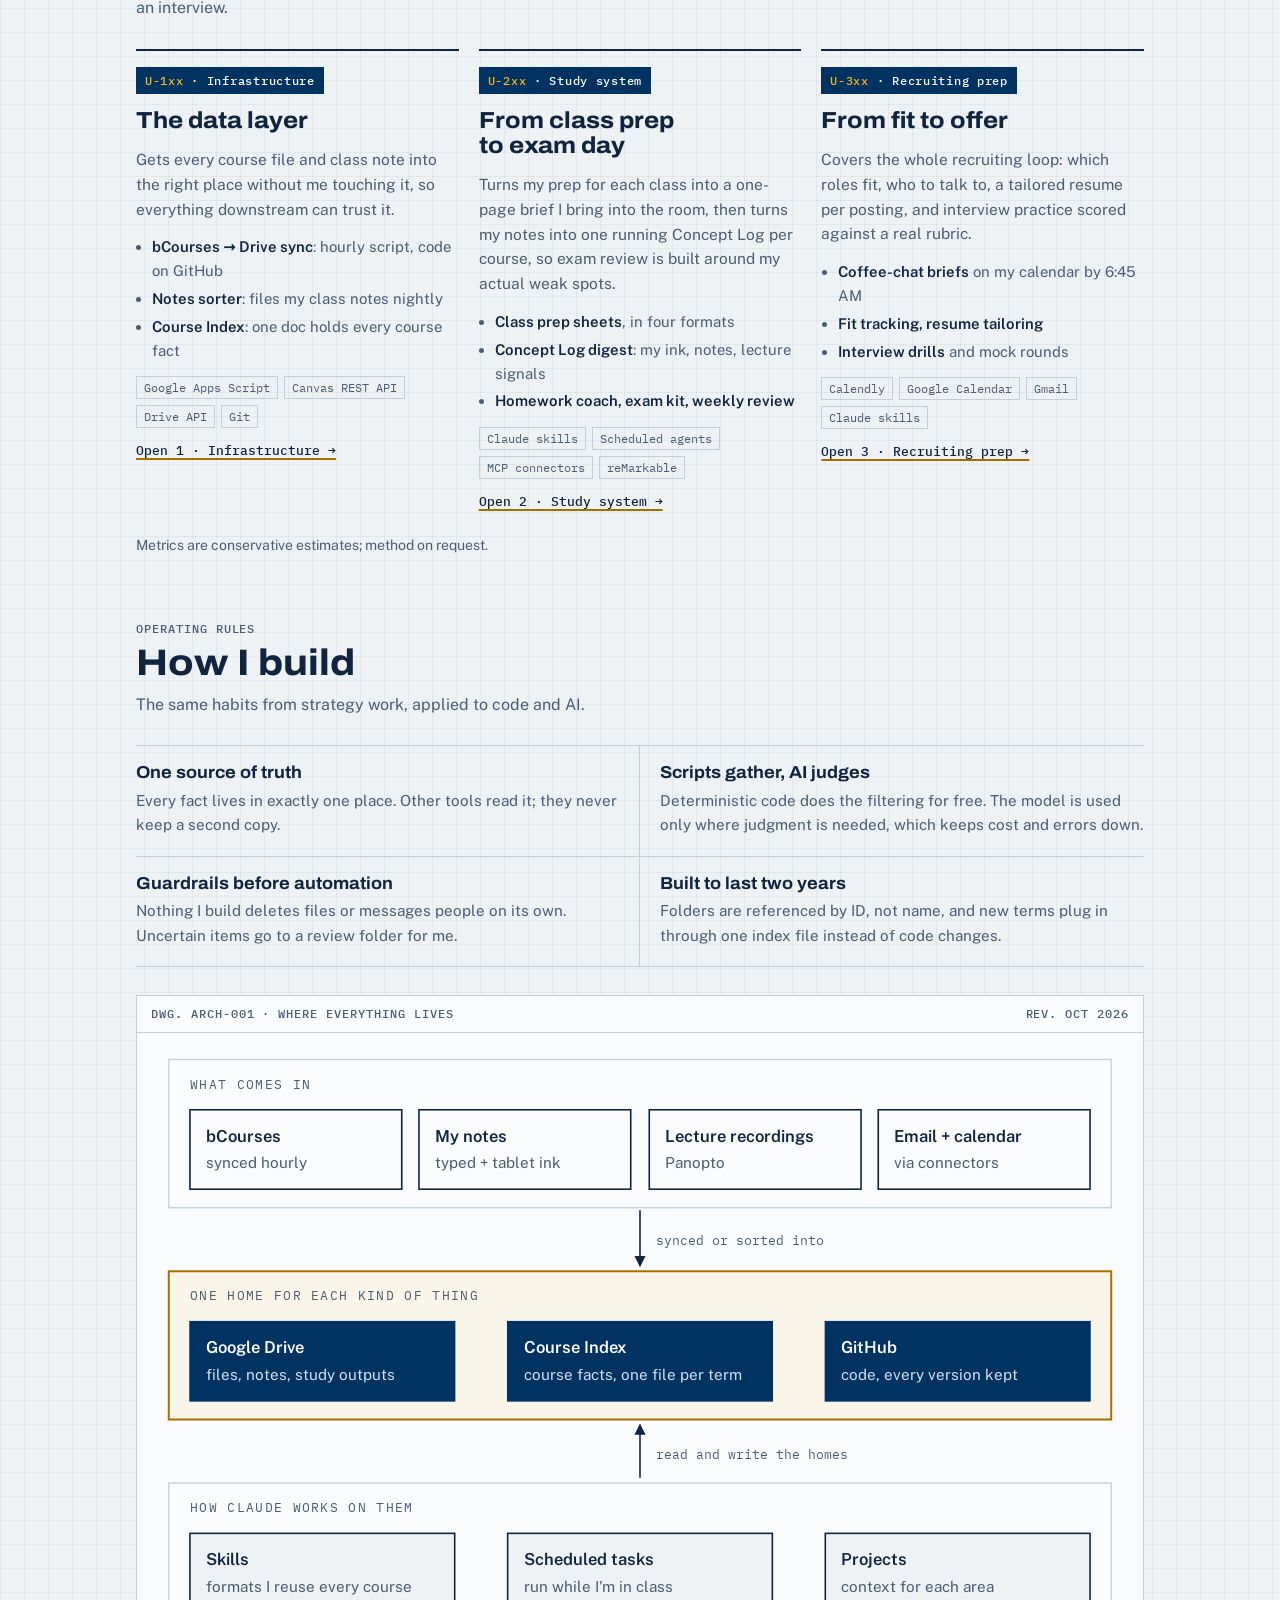
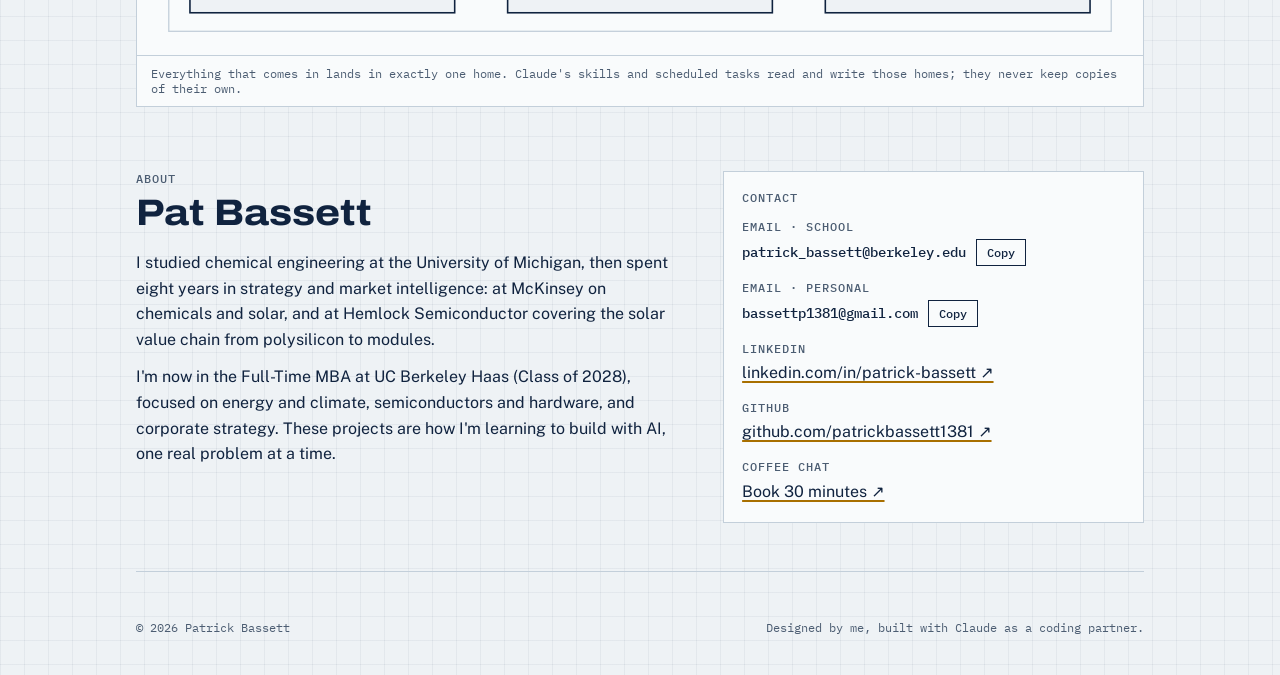
==== commit 70d4293e: "Update counts (12 skills, 6 jobs), add Morning brief and finalize step, reframe prep sheets as Pat's" ====
--- a/index.html
+++ b/index.html
@@ -31,8 +31,8 @@
   <div class="facts">
     <span><b>3</b> areas</span>
     <span><b>15</b> live units</span>
-    <span><b>11</b> custom Claude skills</span>
-    <span><b>5</b> scheduled jobs</span>
+    <span><b>12</b> custom Claude skills</span>
+    <span><b>6</b> scheduled jobs</span>
     <span><b>v5.5</b> of the sync script</span>
   </div>
 
@@ -175,7 +175,7 @@
     <article class="pillar">
       <span class="unit-id"><i>U-2xx</i> · Study system</span>
       <h3>From class prep to exam day</h3>
-      <p>Preps me for every class, then turns my own notes into one running Concept Log per course, so exam review is built around my actual weak spots.</p>
+      <p>Turns my prep for each class into a one-page brief I bring into the room, then turns my notes into one running Concept Log per course, so exam review is built around my actual weak spots.</p>
       <ul>
         <li><b>Class prep sheets</b>, in four formats</li>
         <li><b>Concept Log digest</b>: my ink, notes, lecture signals</li>
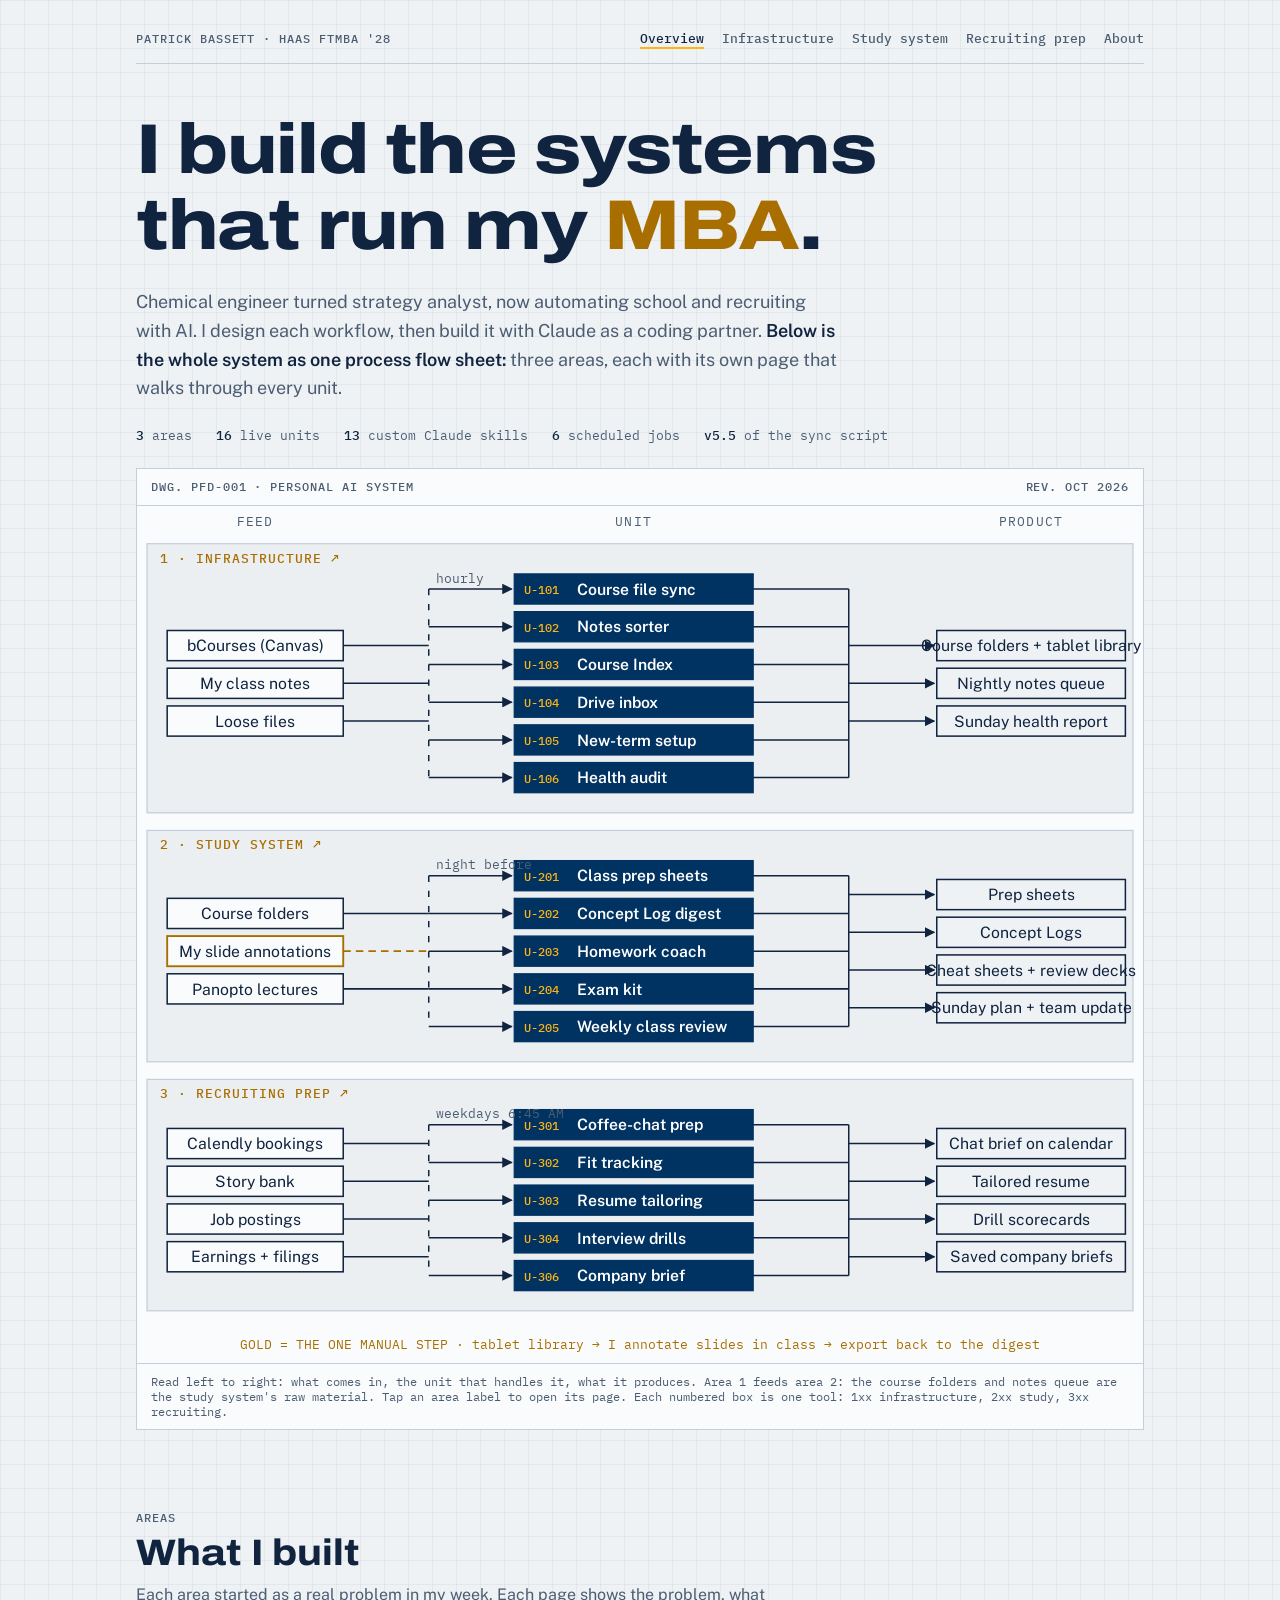
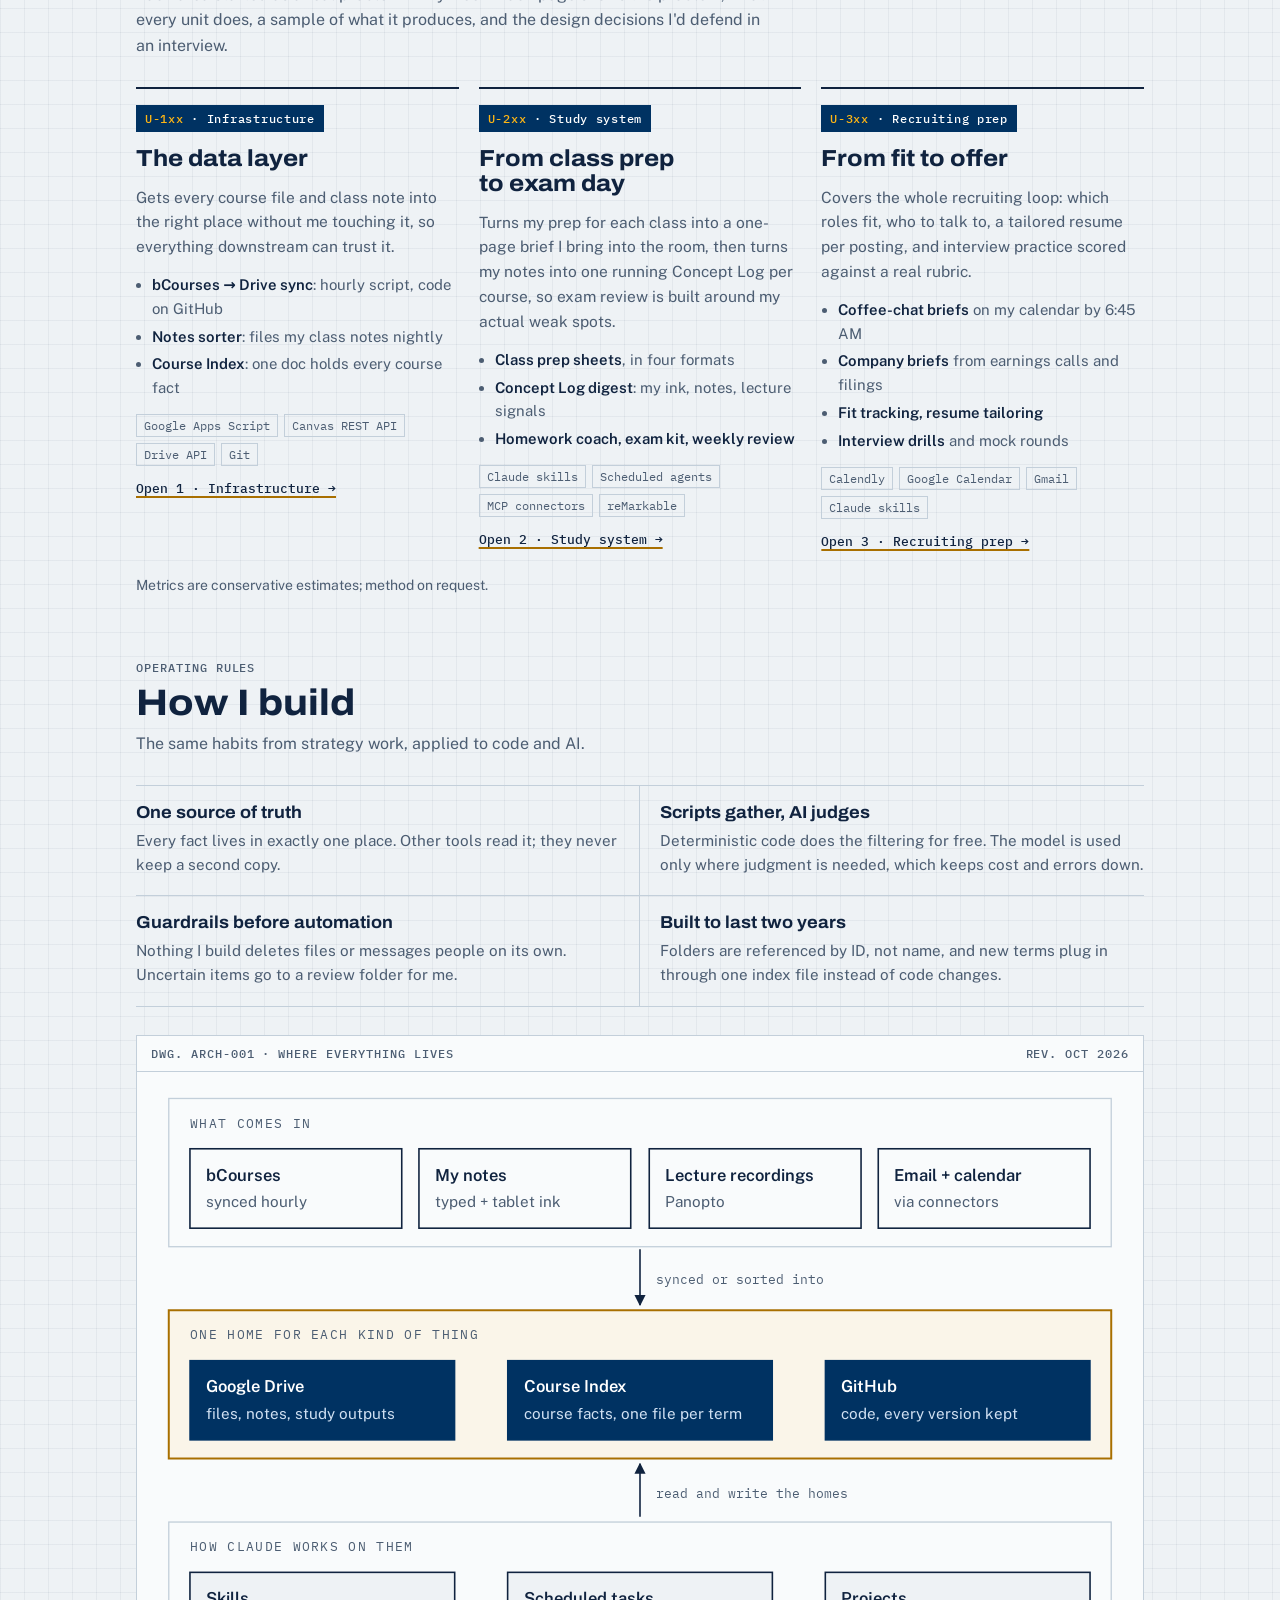
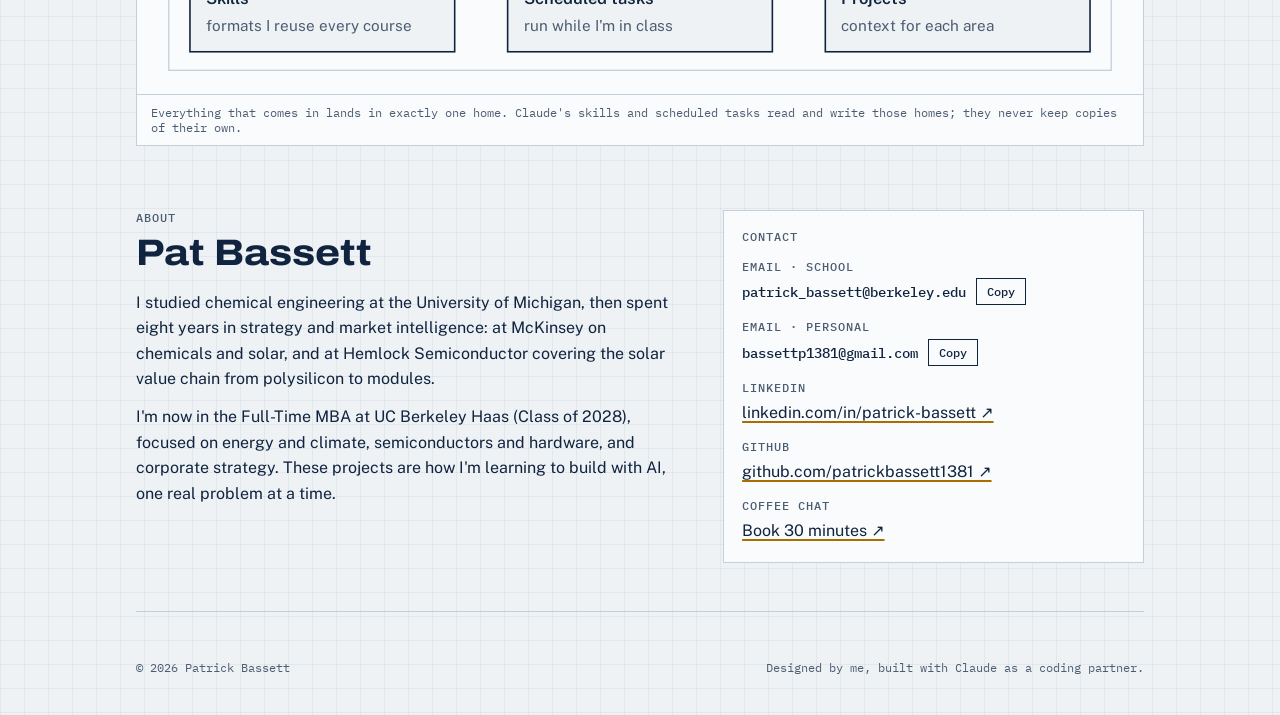
==== commit 6226042b: "Add U-306 company brief card; coffee-chat prep gets a person-matched company section Recruiting page" ====
--- a/index.html
+++ b/index.html
@@ -5,6 +5,18 @@
 <meta name="viewport" content="width=device-width, initial-scale=1, viewport-fit=cover">
 <title>Pat Bassett Projects</title>
 <meta name="description" content="Pat Bassett, Haas MBA '28. The AI system I built to run my MBA: course-file infrastructure, a study system, and recruiting prep.">
+<link rel="canonical" href="https://patrickbassett1381.github.io/">
+<!-- Link previews (LinkedIn, Slack, iMessage, X): image is 1200x630 -->
+<meta property="og:type" content="website">
+<meta property="og:site_name" content="Pat Bassett Projects">
+<meta property="og:title" content="Pat Bassett · The AI system I built to run my MBA">
+<meta property="og:description" content="Pat Bassett, Haas MBA '28. The AI system I built to run my MBA: course-file infrastructure, a study system, and recruiting prep.">
+<meta property="og:url" content="https://patrickbassett1381.github.io/">
+<meta property="og:image" content="https://patrickbassett1381.github.io/og-image.png">
+<meta property="og:image:width" content="1200">
+<meta property="og:image:height" content="630">
+<meta property="og:image:alt" content="Patrick Bassett, Haas FTMBA '28: I build the systems that run my MBA. Infrastructure, Study system, Recruiting prep.">
+<meta name="twitter:card" content="summary_large_image">
 <link rel="preconnect" href="https://fonts.googleapis.com">
 <link rel="preconnect" href="https://fonts.gstatic.com" crossorigin>
 <link rel="stylesheet" href="https://fonts.googleapis.com/css2?family=Archivo:wdth,wght@100..125,500..800&family=IBM+Plex+Mono:wght@400;500&family=Public+Sans:ital,wght@0,400;0,600;1,400&display=swap">
@@ -30,8 +42,8 @@
   <p class="lede">Chemical engineer turned strategy analyst, now automating school and recruiting with AI. I design each workflow, then build it with Claude as a coding partner. <strong>Below is the whole system as one process flow sheet:</strong> three areas, each with its own page that walks through every unit.</p>
   <div class="facts">
     <span><b>3</b> areas</span>
-    <span><b>15</b> live units</span>
-    <span><b>12</b> custom Claude skills</span>
+    <span><b>16</b> live units</span>
+    <span><b>13</b> custom Claude skills</span>
     <span><b>6</b> scheduled jobs</span>
     <span><b>v5.5</b> of the sync script</span>
   </div>
@@ -42,8 +54,8 @@
       <span class="tag">Rev. Oct 2026</span>
     </div>
     <div class="sheet-scroll">
-<svg viewBox="0 0 800 652" role="img" aria-labelledby="pfd-t">
-<title id="pfd-t">Three areas. Infrastructure: bCourses and my class notes feed the course file sync, notes sorter and Course Index, producing course folders, a tablet library and a nightly notes queue. Study system: course folders, my slide annotations and Panopto feed class prep, the Concept Log digest, homework coach, exam kit and weekly review. Recruiting prep: Calendly bookings, my story bank and job postings feed coffee-chat prep, fit tracking, resume tailoring and interview drills.</title>
+<svg viewBox="0 0 800 682" role="img" aria-labelledby="pfd-t">
+<title id="pfd-t">Three areas. Infrastructure: bCourses and my class notes feed the course file sync, notes sorter and Course Index, producing course folders, a tablet library and a nightly notes queue. Study system: course folders, my slide annotations and Panopto feed class prep, the Concept Log digest, homework coach, exam kit and weekly review. Recruiting prep: Calendly bookings, my story bank, job postings and company earnings feed coffee-chat prep, fit tracking, resume tailoring, interview drills and company briefs.</title>
 <defs><marker id="arrow" viewBox="0 0 10 10" refX="9" refY="5" markerWidth="7" markerHeight="7" orient="auto-start-reverse"><path d="M0 0 L10 5 L0 10z"/></marker></defs>
 <text class="col" x="94.0" y="16" text-anchor="middle">FEED</text>
 <text class="col" x="395.0" y="16" text-anchor="middle">UNIT</text>
@@ -117,36 +129,43 @@
 <path class="edge" d="M566 339.0 H634" marker-end="url(#arrow)"/>
 <path class="edge" d="M566 369.0 H634" marker-end="url(#arrow)"/>
 <path class="edge" d="M566 399.0 H634" marker-end="url(#arrow)"/>
-<rect class="lane-band" x="8" y="456" width="784" height="154"/>
+<rect class="lane-band" x="8" y="456" width="784" height="184"/>
 <a href="recruiting.html"><text class="lane-lbl" x="18" y="471">3 · RECRUITING PREP ↗</text></a>
 <g class="n-src"><rect x="24" y="495.0" width="140" height="24"/><text x="94.0" y="511.5" text-anchor="middle">Calendly bookings</text></g>
 <g class="n-src"><rect x="24" y="525.0" width="140" height="24"/><text x="94.0" y="541.5" text-anchor="middle">Story bank</text></g>
 <g class="n-src"><rect x="24" y="555.0" width="140" height="24"/><text x="94.0" y="571.5" text-anchor="middle">Job postings</text></g>
+<g class="n-src"><rect x="24" y="585.0" width="140" height="24"/><text x="94.0" y="601.5" text-anchor="middle">Earnings + filings</text></g>
 <g class="n-unit"><rect x="300" y="480.0" width="190" height="24"/><text class="id" x="308" y="496.0">U-301</text><text x="350" y="496.5">Coffee-chat prep</text></g>
 <g class="n-unit"><rect x="300" y="510.0" width="190" height="24"/><text class="id" x="308" y="526.0">U-302</text><text x="350" y="526.5">Fit tracking</text></g>
 <g class="n-unit"><rect x="300" y="540.0" width="190" height="24"/><text class="id" x="308" y="556.0">U-303</text><text x="350" y="556.5">Resume tailoring</text></g>
 <g class="n-unit"><rect x="300" y="570.0" width="190" height="24"/><text class="id" x="308" y="586.0">U-304</text><text x="350" y="586.5">Interview drills</text></g>
+<g class="n-unit"><rect x="300" y="600.0" width="190" height="24"/><text class="id" x="308" y="616.0">U-306</text><text x="350" y="616.5">Company brief</text></g>
 <g class="n-out"><rect x="636" y="495.0" width="150" height="24"/><text x="711.0" y="511.5" text-anchor="middle">Chat brief on calendar</text></g>
 <g class="n-out"><rect x="636" y="525.0" width="150" height="24"/><text x="711.0" y="541.5" text-anchor="middle">Tailored resume</text></g>
 <g class="n-out"><rect x="636" y="555.0" width="150" height="24"/><text x="711.0" y="571.5" text-anchor="middle">Drill scorecards</text></g>
+<g class="n-out"><rect x="636" y="585.0" width="150" height="24"/><text x="711.0" y="601.5" text-anchor="middle">Saved company briefs</text></g>
 <path class="edge" d="M164 507.0 H232"/>
 <path class="edge" d="M164 537.0 H232"/>
 <path class="edge" d="M164 567.0 H232"/>
-<path class="edge flowline" d="M232 492.0 V582.0"/>
+<path class="edge" d="M164 597.0 H232"/>
+<path class="edge flowline" d="M232 492.0 V612.0"/>
 <path class="edge" d="M232 492.0 H298" marker-end="url(#arrow)"/>
 <path class="edge" d="M232 522.0 H298" marker-end="url(#arrow)"/>
 <path class="edge" d="M232 552.0 H298" marker-end="url(#arrow)"/>
 <path class="edge" d="M232 582.0 H298" marker-end="url(#arrow)"/>
+<path class="edge" d="M232 612.0 H298" marker-end="url(#arrow)"/>
 <text class="lbl" x="238" y="487.0">weekdays 6:45 AM</text>
 <path class="edge" d="M490 492.0 H566"/>
 <path class="edge" d="M490 522.0 H566"/>
 <path class="edge" d="M490 552.0 H566"/>
 <path class="edge" d="M490 582.0 H566"/>
-<path class="edge" d="M566 492.0 V582.0"/>
+<path class="edge" d="M490 612.0 H566"/>
+<path class="edge" d="M566 492.0 V612.0"/>
 <path class="edge" d="M566 507.0 H634" marker-end="url(#arrow)"/>
 <path class="edge" d="M566 537.0 H634" marker-end="url(#arrow)"/>
 <path class="edge" d="M566 567.0 H634" marker-end="url(#arrow)"/>
-<text class="lbl man-lbl" x="400.0" y="640" text-anchor="middle">GOLD = THE ONE MANUAL STEP · tablet library → I annotate slides in class → export back to the digest</text>
+<path class="edge" d="M566 597.0 H634" marker-end="url(#arrow)"/>
+<text class="lbl man-lbl" x="400.0" y="670" text-anchor="middle">GOLD = THE ONE MANUAL STEP · tablet library → I annotate slides in class → export back to the digest</text>
 </svg>
     </div>
     <figcaption class="sheet-foot">Read left to right: what comes in, the unit that handles it, what it produces. Area 1 feeds area 2: the course folders and notes queue are the study system's raw material. Tap an area label to open its page. Each numbered box is one tool: 1xx infrastructure, 2xx study, 3xx recruiting.</figcaption>
@@ -190,6 +209,7 @@
       <p>Covers the whole recruiting loop: which roles fit, who to talk to, a tailored resume per posting, and interview practice scored against a real rubric.</p>
       <ul>
         <li><b>Coffee-chat briefs</b> on my calendar by 6:45 AM</li>
+        <li><b>Company briefs</b> from earnings calls and filings</li>
         <li><b>Fit tracking, resume tailoring</b></li>
         <li><b>Interview drills</b> and mock rounds</li>
       </ul>
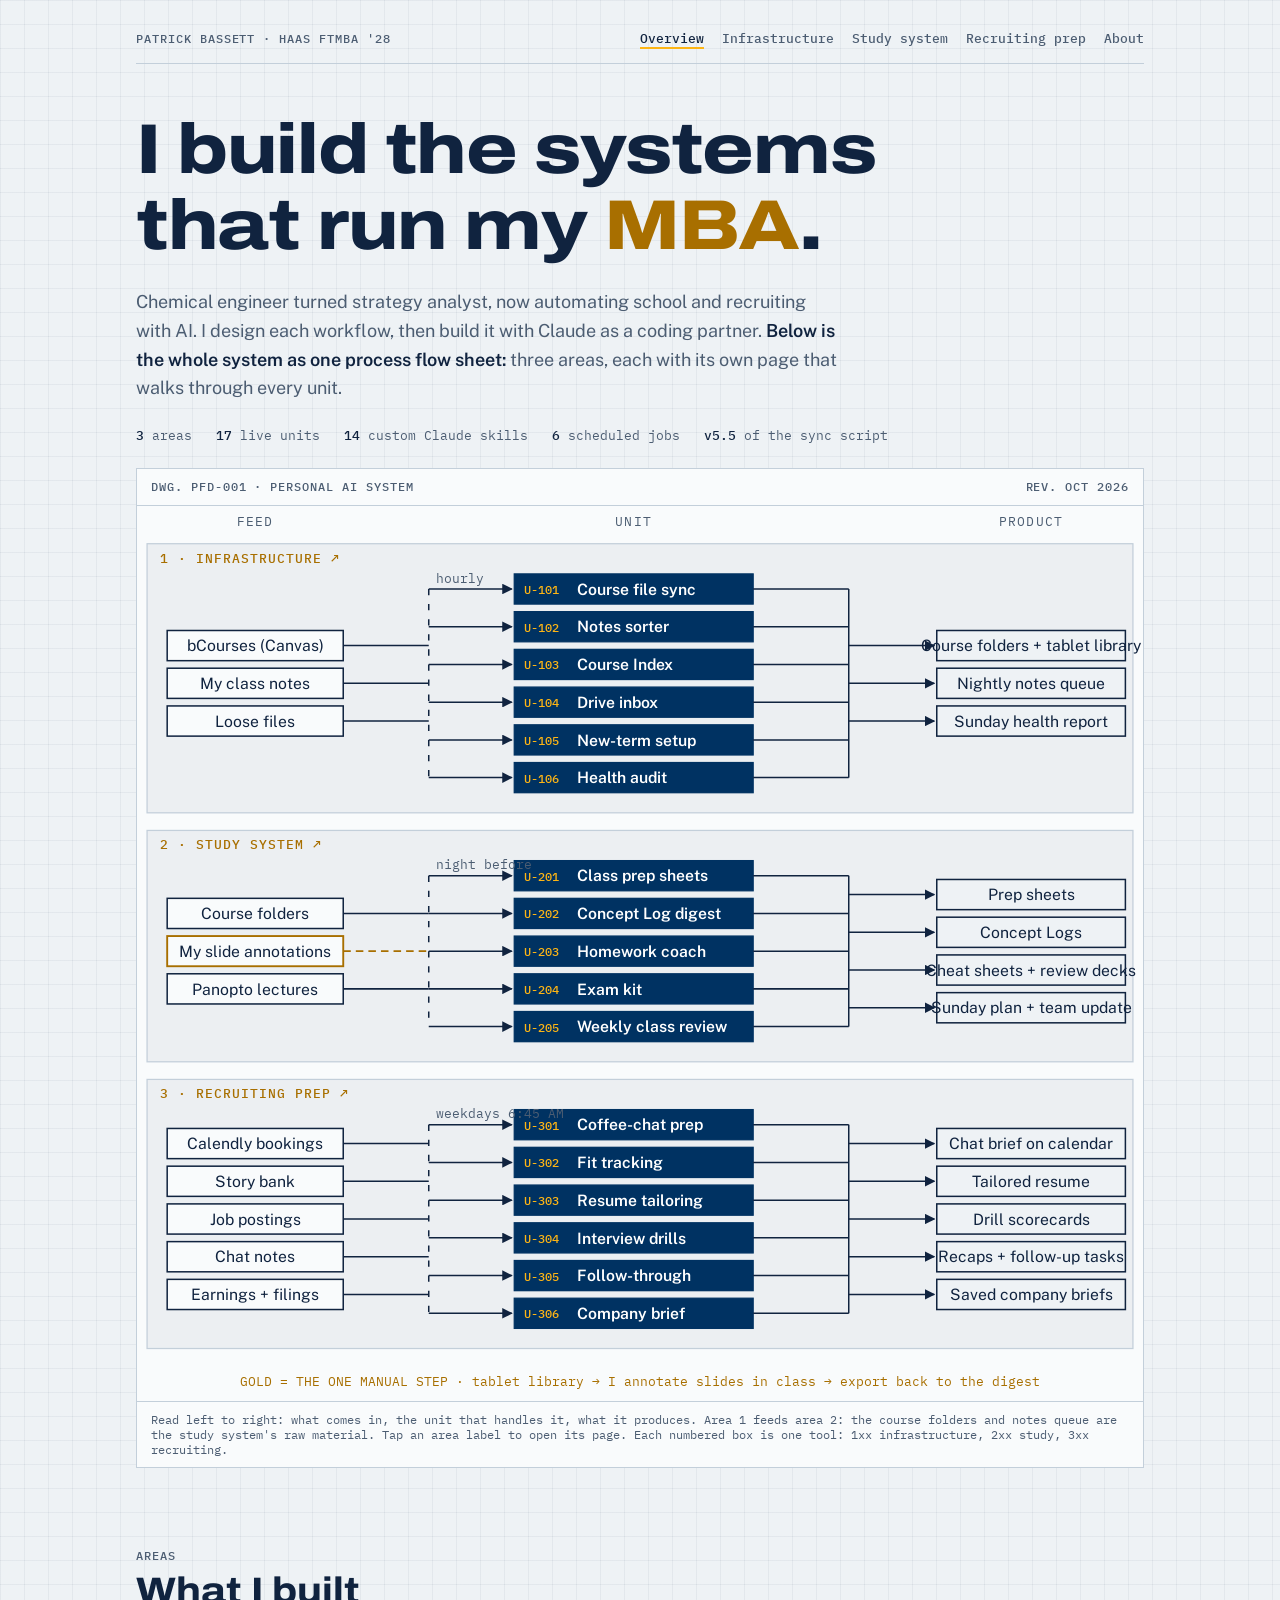
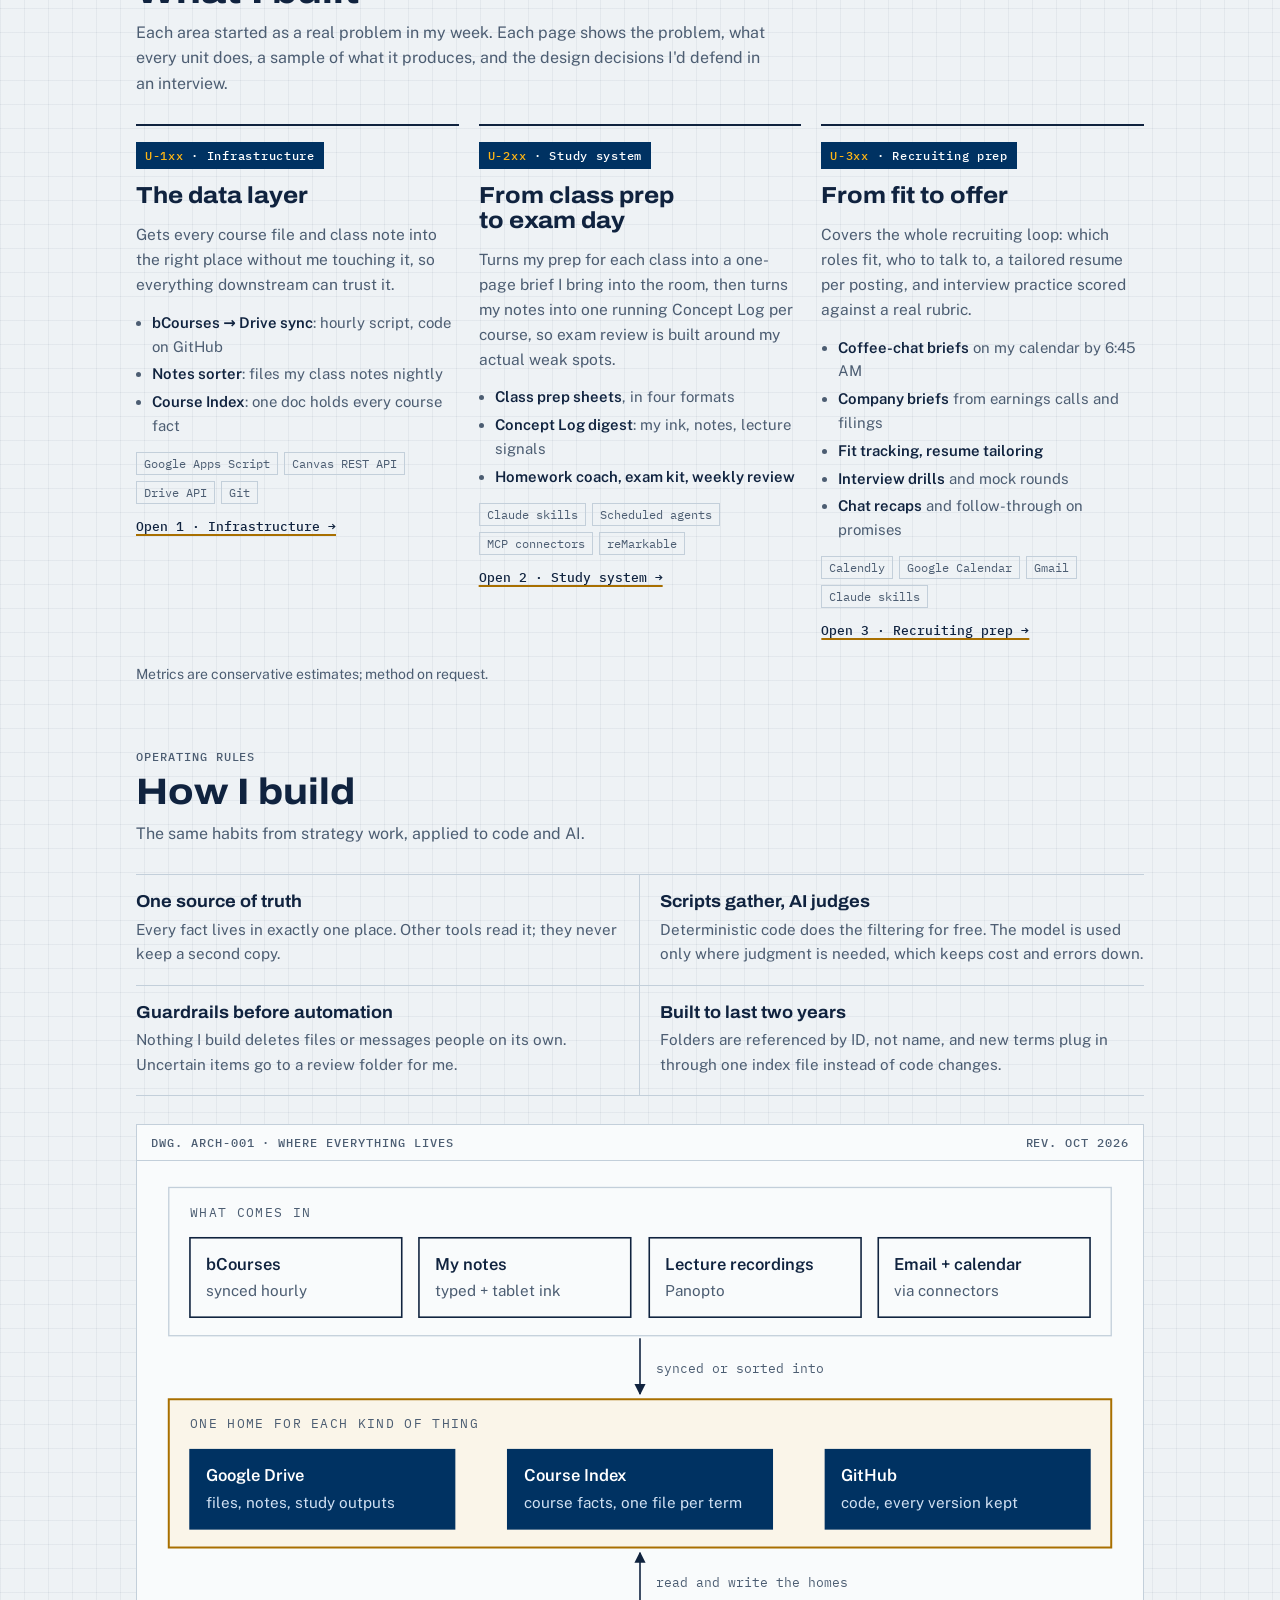
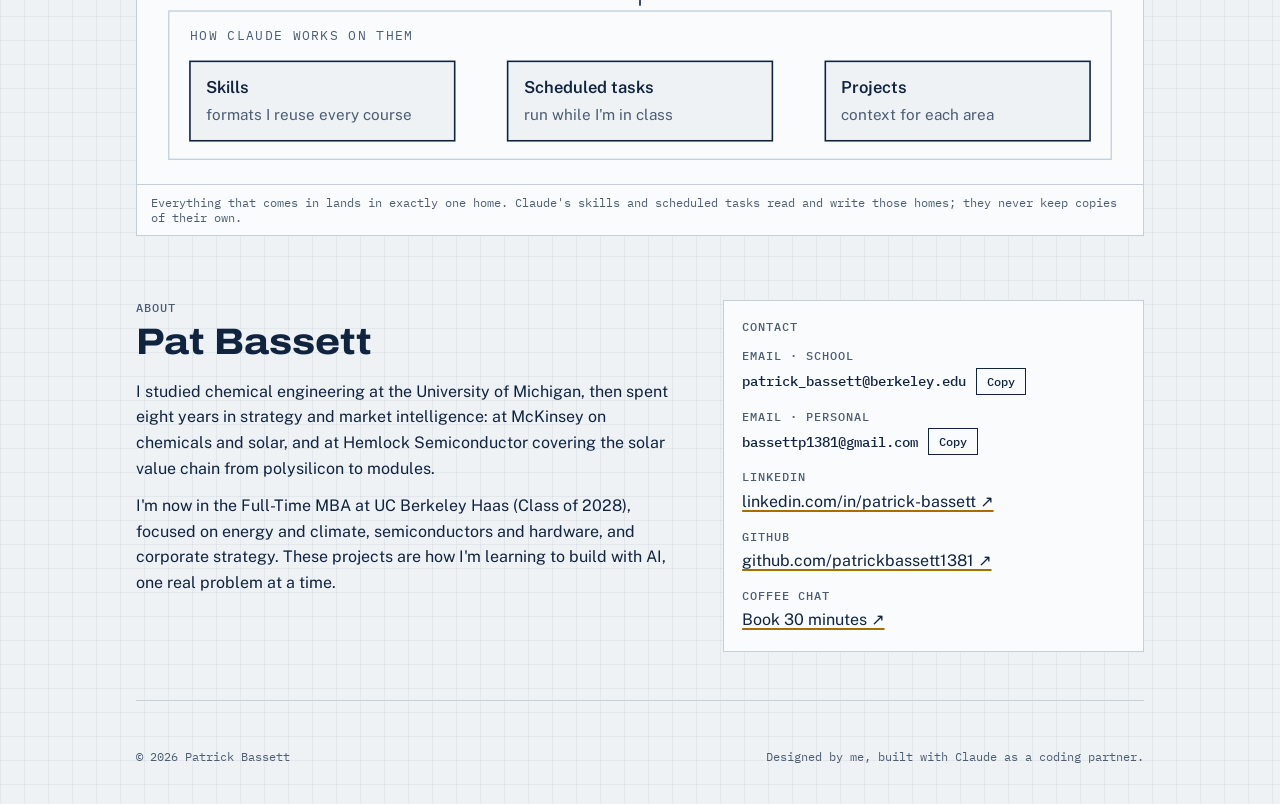
==== commit c057a1ea: "U-305 follow-through is live: recap card, 6 recruiting skills, Overview 17 units / 14 skills, U-305 " ====
--- a/index.html
+++ b/index.html
@@ -42,8 +42,8 @@
   <p class="lede">Chemical engineer turned strategy analyst, now automating school and recruiting with AI. I design each workflow, then build it with Claude as a coding partner. <strong>Below is the whole system as one process flow sheet:</strong> three areas, each with its own page that walks through every unit.</p>
   <div class="facts">
     <span><b>3</b> areas</span>
-    <span><b>16</b> live units</span>
-    <span><b>13</b> custom Claude skills</span>
+    <span><b>17</b> live units</span>
+    <span><b>14</b> custom Claude skills</span>
     <span><b>6</b> scheduled jobs</span>
     <span><b>v5.5</b> of the sync script</span>
   </div>
@@ -54,8 +54,8 @@
       <span class="tag">Rev. Oct 2026</span>
     </div>
     <div class="sheet-scroll">
-<svg viewBox="0 0 800 682" role="img" aria-labelledby="pfd-t">
-<title id="pfd-t">Three areas. Infrastructure: bCourses and my class notes feed the course file sync, notes sorter and Course Index, producing course folders, a tablet library and a nightly notes queue. Study system: course folders, my slide annotations and Panopto feed class prep, the Concept Log digest, homework coach, exam kit and weekly review. Recruiting prep: Calendly bookings, my story bank, job postings and company earnings feed coffee-chat prep, fit tracking, resume tailoring, interview drills and company briefs.</title>
+<svg viewBox="0 0 800 712" role="img" aria-labelledby="pfd-t">
+<title id="pfd-t">Three areas. Infrastructure: bCourses and my class notes feed the course file sync, notes sorter and Course Index, producing course folders, a tablet library and a nightly notes queue. Study system: course folders, my slide annotations and Panopto feed class prep, the Concept Log digest, homework coach, exam kit and weekly review. Recruiting prep: Calendly bookings, my story bank, job postings, chat notes and company earnings feed coffee-chat prep, fit tracking, resume tailoring, interview drills, follow-through and company briefs.</title>
 <defs><marker id="arrow" viewBox="0 0 10 10" refX="9" refY="5" markerWidth="7" markerHeight="7" orient="auto-start-reverse"><path d="M0 0 L10 5 L0 10z"/></marker></defs>
 <text class="col" x="94.0" y="16" text-anchor="middle">FEED</text>
 <text class="col" x="395.0" y="16" text-anchor="middle">UNIT</text>
@@ -129,43 +129,50 @@
 <path class="edge" d="M566 339.0 H634" marker-end="url(#arrow)"/>
 <path class="edge" d="M566 369.0 H634" marker-end="url(#arrow)"/>
 <path class="edge" d="M566 399.0 H634" marker-end="url(#arrow)"/>
-<rect class="lane-band" x="8" y="456" width="784" height="184"/>
+<rect class="lane-band" x="8" y="456" width="784" height="214"/>
 <a href="recruiting.html"><text class="lane-lbl" x="18" y="471">3 · RECRUITING PREP ↗</text></a>
 <g class="n-src"><rect x="24" y="495.0" width="140" height="24"/><text x="94.0" y="511.5" text-anchor="middle">Calendly bookings</text></g>
 <g class="n-src"><rect x="24" y="525.0" width="140" height="24"/><text x="94.0" y="541.5" text-anchor="middle">Story bank</text></g>
 <g class="n-src"><rect x="24" y="555.0" width="140" height="24"/><text x="94.0" y="571.5" text-anchor="middle">Job postings</text></g>
-<g class="n-src"><rect x="24" y="585.0" width="140" height="24"/><text x="94.0" y="601.5" text-anchor="middle">Earnings + filings</text></g>
+<g class="n-src"><rect x="24" y="585.0" width="140" height="24"/><text x="94.0" y="601.5" text-anchor="middle">Chat notes</text></g>
+<g class="n-src"><rect x="24" y="615.0" width="140" height="24"/><text x="94.0" y="631.5" text-anchor="middle">Earnings + filings</text></g>
 <g class="n-unit"><rect x="300" y="480.0" width="190" height="24"/><text class="id" x="308" y="496.0">U-301</text><text x="350" y="496.5">Coffee-chat prep</text></g>
 <g class="n-unit"><rect x="300" y="510.0" width="190" height="24"/><text class="id" x="308" y="526.0">U-302</text><text x="350" y="526.5">Fit tracking</text></g>
 <g class="n-unit"><rect x="300" y="540.0" width="190" height="24"/><text class="id" x="308" y="556.0">U-303</text><text x="350" y="556.5">Resume tailoring</text></g>
 <g class="n-unit"><rect x="300" y="570.0" width="190" height="24"/><text class="id" x="308" y="586.0">U-304</text><text x="350" y="586.5">Interview drills</text></g>
-<g class="n-unit"><rect x="300" y="600.0" width="190" height="24"/><text class="id" x="308" y="616.0">U-306</text><text x="350" y="616.5">Company brief</text></g>
+<g class="n-unit"><rect x="300" y="600.0" width="190" height="24"/><text class="id" x="308" y="616.0">U-305</text><text x="350" y="616.5">Follow-through</text></g>
+<g class="n-unit"><rect x="300" y="630.0" width="190" height="24"/><text class="id" x="308" y="646.0">U-306</text><text x="350" y="646.5">Company brief</text></g>
 <g class="n-out"><rect x="636" y="495.0" width="150" height="24"/><text x="711.0" y="511.5" text-anchor="middle">Chat brief on calendar</text></g>
 <g class="n-out"><rect x="636" y="525.0" width="150" height="24"/><text x="711.0" y="541.5" text-anchor="middle">Tailored resume</text></g>
 <g class="n-out"><rect x="636" y="555.0" width="150" height="24"/><text x="711.0" y="571.5" text-anchor="middle">Drill scorecards</text></g>
-<g class="n-out"><rect x="636" y="585.0" width="150" height="24"/><text x="711.0" y="601.5" text-anchor="middle">Saved company briefs</text></g>
+<g class="n-out"><rect x="636" y="585.0" width="150" height="24"/><text x="711.0" y="601.5" text-anchor="middle">Recaps + follow-up tasks</text></g>
+<g class="n-out"><rect x="636" y="615.0" width="150" height="24"/><text x="711.0" y="631.5" text-anchor="middle">Saved company briefs</text></g>
 <path class="edge" d="M164 507.0 H232"/>
 <path class="edge" d="M164 537.0 H232"/>
 <path class="edge" d="M164 567.0 H232"/>
 <path class="edge" d="M164 597.0 H232"/>
-<path class="edge flowline" d="M232 492.0 V612.0"/>
+<path class="edge" d="M164 627.0 H232"/>
+<path class="edge flowline" d="M232 492.0 V642.0"/>
 <path class="edge" d="M232 492.0 H298" marker-end="url(#arrow)"/>
 <path class="edge" d="M232 522.0 H298" marker-end="url(#arrow)"/>
 <path class="edge" d="M232 552.0 H298" marker-end="url(#arrow)"/>
 <path class="edge" d="M232 582.0 H298" marker-end="url(#arrow)"/>
 <path class="edge" d="M232 612.0 H298" marker-end="url(#arrow)"/>
+<path class="edge" d="M232 642.0 H298" marker-end="url(#arrow)"/>
 <text class="lbl" x="238" y="487.0">weekdays 6:45 AM</text>
 <path class="edge" d="M490 492.0 H566"/>
 <path class="edge" d="M490 522.0 H566"/>
 <path class="edge" d="M490 552.0 H566"/>
 <path class="edge" d="M490 582.0 H566"/>
 <path class="edge" d="M490 612.0 H566"/>
-<path class="edge" d="M566 492.0 V612.0"/>
+<path class="edge" d="M490 642.0 H566"/>
+<path class="edge" d="M566 492.0 V642.0"/>
 <path class="edge" d="M566 507.0 H634" marker-end="url(#arrow)"/>
 <path class="edge" d="M566 537.0 H634" marker-end="url(#arrow)"/>
 <path class="edge" d="M566 567.0 H634" marker-end="url(#arrow)"/>
 <path class="edge" d="M566 597.0 H634" marker-end="url(#arrow)"/>
-<text class="lbl man-lbl" x="400.0" y="670" text-anchor="middle">GOLD = THE ONE MANUAL STEP · tablet library → I annotate slides in class → export back to the digest</text>
+<path class="edge" d="M566 627.0 H634" marker-end="url(#arrow)"/>
+<text class="lbl man-lbl" x="400.0" y="700" text-anchor="middle">GOLD = THE ONE MANUAL STEP · tablet library → I annotate slides in class → export back to the digest</text>
 </svg>
     </div>
     <figcaption class="sheet-foot">Read left to right: what comes in, the unit that handles it, what it produces. Area 1 feeds area 2: the course folders and notes queue are the study system's raw material. Tap an area label to open its page. Each numbered box is one tool: 1xx infrastructure, 2xx study, 3xx recruiting.</figcaption>
@@ -212,6 +219,7 @@
         <li><b>Company briefs</b> from earnings calls and filings</li>
         <li><b>Fit tracking, resume tailoring</b></li>
         <li><b>Interview drills</b> and mock rounds</li>
+        <li><b>Chat recaps</b> and follow-through on promises</li>
       </ul>
       <div class="stack"><span>Calendly</span><span>Google Calendar</span><span>Gmail</span><span>Claude skills</span></div>
       <a class="go" href="recruiting.html">Open 3 · Recruiting prep →</a>
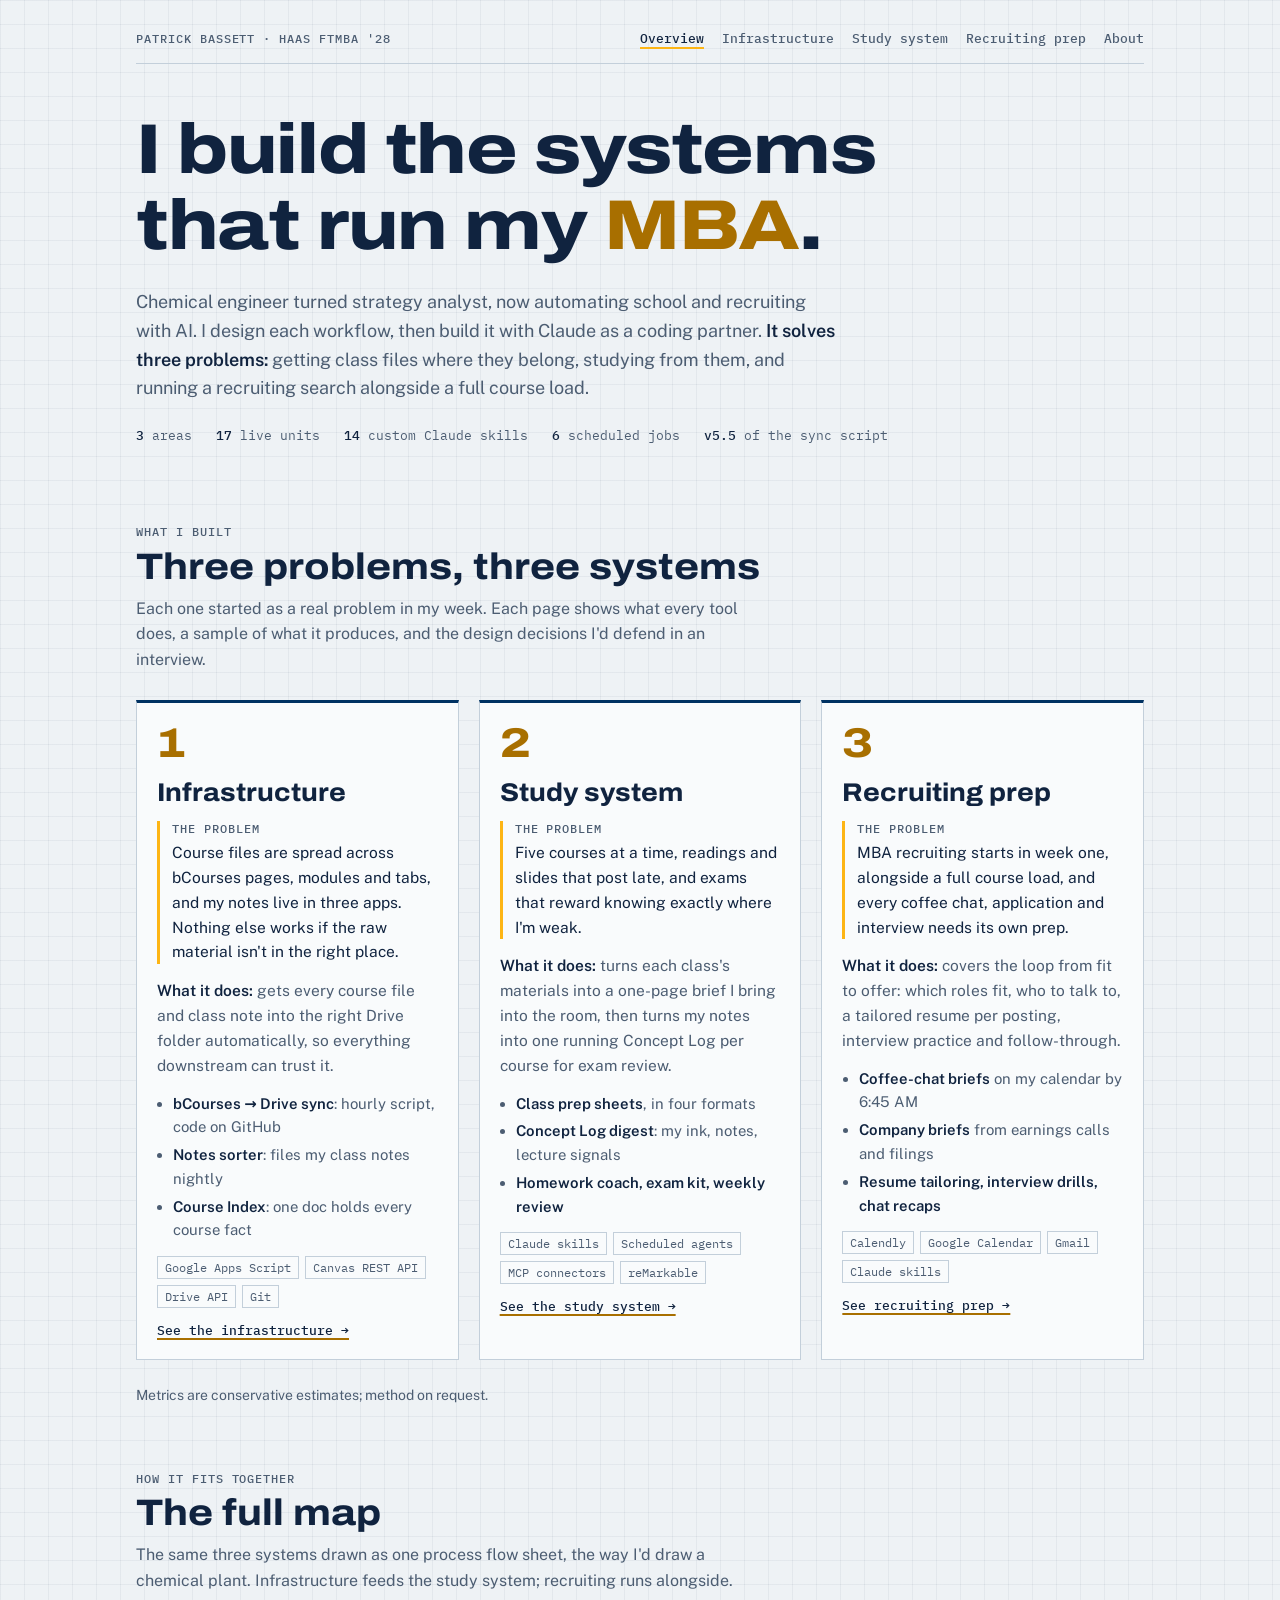
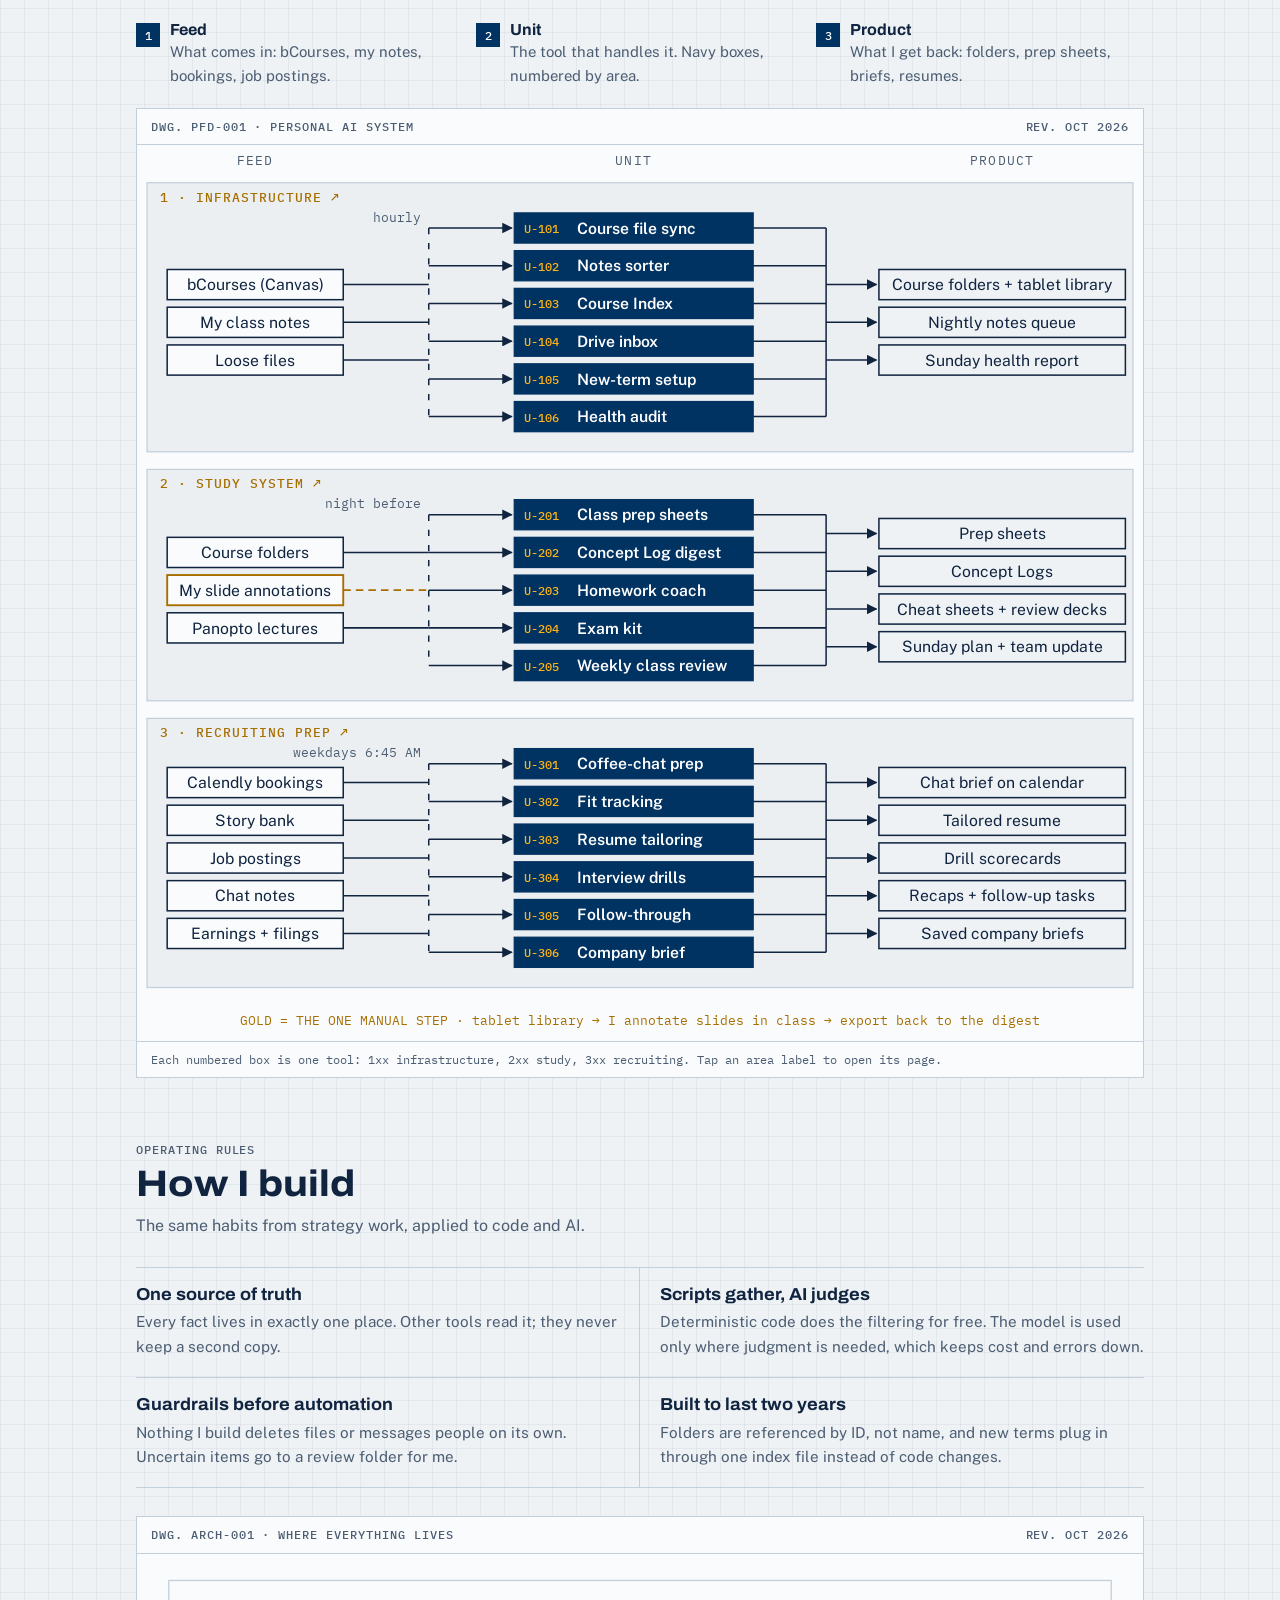
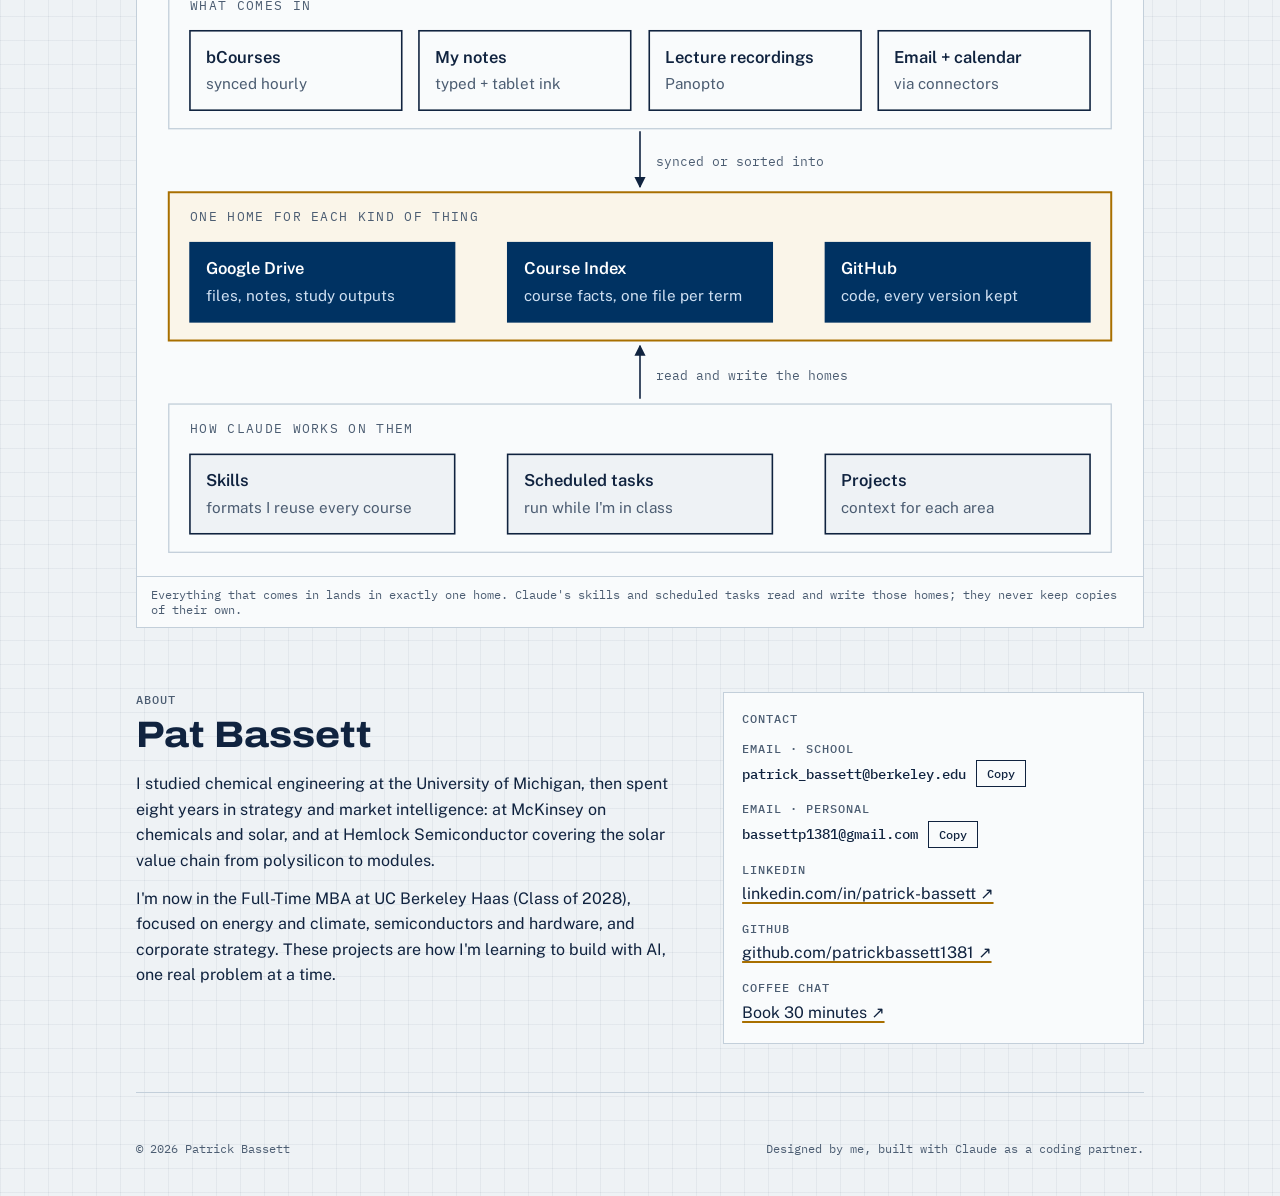
==== commit 97139a19: "Overview: three area cards first (with the problem each solves), full map second with a how-to-read " ====
--- a/index.html
+++ b/index.html
@@ -39,7 +39,7 @@
 
 <div class="hero">
   <h1>I build the systems<br>that run my <span>MBA</span>.</h1>
-  <p class="lede">Chemical engineer turned strategy analyst, now automating school and recruiting with AI. I design each workflow, then build it with Claude as a coding partner. <strong>Below is the whole system as one process flow sheet:</strong> three areas, each with its own page that walks through every unit.</p>
+  <p class="lede">Chemical engineer turned strategy analyst, now automating school and recruiting with AI. I design each workflow, then build it with Claude as a coding partner. <strong>It solves three problems:</strong> getting class files where they belong, studying from them, and running a recruiting search alongside a full course load.</p>
   <div class="facts">
     <span><b>3</b> areas</span>
     <span><b>17</b> live units</span>
@@ -48,18 +48,81 @@
     <span><b>v5.5</b> of the sync script</span>
   </div>
 
-  <figure class="sheet" aria-label="Process flow sheet of Pat's AI system">
-    <div class="sheet-head">
-      <span class="tag">Dwg. PFD-001 · Personal AI system</span>
-      <span class="tag">Rev. Oct 2026</span>
-    </div>
-    <div class="sheet-scroll">
+</div>
+
+<section id="areas">
+  <div class="sec-head">
+    <span class="tag">What I built</span>
+    <h2>Three problems, three systems</h2>
+    <p>Each one started as a real problem in my week. Each page shows what every tool does, a sample of what it produces, and the design decisions I'd defend in an interview.</p>
+  </div>
+  <div class="pillars">
+    <article class="pillar">
+      <span class="num">1</span>
+      <h3>Infrastructure</h3>
+      <p class="why"><span class="tag">The problem</span>Course files are spread across bCourses pages, modules and tabs, and my notes live in three apps. Nothing else works if the raw material isn't in the right place.</p>
+      <p><b>What it does:</b> gets every course file and class note into the right Drive folder automatically, so everything downstream can trust it.</p>
+      <ul>
+        <li><b>bCourses → Drive sync</b>: hourly script, code on GitHub</li>
+        <li><b>Notes sorter</b>: files my class notes nightly</li>
+        <li><b>Course Index</b>: one doc holds every course fact</li>
+      </ul>
+      <div class="stack"><span>Google Apps Script</span><span>Canvas REST API</span><span>Drive API</span><span>Git</span></div>
+      <a class="go" href="infrastructure.html">See the infrastructure →</a>
+    </article>
+    <article class="pillar">
+      <span class="num">2</span>
+      <h3>Study system</h3>
+      <p class="why"><span class="tag">The problem</span>Five courses at a time, readings and slides that post late, and exams that reward knowing exactly where I'm weak.</p>
+      <p><b>What it does:</b> turns each class's materials into a one-page brief I bring into the room, then turns my notes into one running Concept Log per course for exam review.</p>
+      <ul>
+        <li><b>Class prep sheets</b>, in four formats</li>
+        <li><b>Concept Log digest</b>: my ink, notes, lecture signals</li>
+        <li><b>Homework coach, exam kit, weekly review</b></li>
+      </ul>
+      <div class="stack"><span>Claude skills</span><span>Scheduled agents</span><span>MCP connectors</span><span>reMarkable</span></div>
+      <a class="go" href="study.html">See the study system →</a>
+    </article>
+    <article class="pillar">
+      <span class="num">3</span>
+      <h3>Recruiting prep</h3>
+      <p class="why"><span class="tag">The problem</span>MBA recruiting starts in week one, alongside a full course load, and every coffee chat, application and interview needs its own prep.</p>
+      <p><b>What it does:</b> covers the loop from fit to offer: which roles fit, who to talk to, a tailored resume per posting, interview practice and follow-through.</p>
+      <ul>
+        <li><b>Coffee-chat briefs</b> on my calendar by 6:45 AM</li>
+        <li><b>Company briefs</b> from earnings calls and filings</li>
+        <li><b>Resume tailoring, interview drills, chat recaps</b></li>
+      </ul>
+      <div class="stack"><span>Calendly</span><span>Google Calendar</span><span>Gmail</span><span>Claude skills</span></div>
+      <a class="go" href="recruiting.html">See recruiting prep →</a>
+    </article>
+  </div>
+  <p class="footnote">Metrics are conservative estimates; method on request.</p>
+</section>
+
+<section id="map">
+  <div class="sec-head">
+    <span class="tag">How it fits together</span>
+    <h2>The full map</h2>
+    <p>The same three systems drawn as one process flow sheet, the way I'd draw a chemical plant. Infrastructure feeds the study system; recruiting runs alongside.</p>
+  </div>
+  <ol class="howto">
+    <li><b>Feed</b><span>What comes in: bCourses, my notes, bookings, job postings.</span></li>
+    <li><b>Unit</b><span>The tool that handles it. Navy boxes, numbered by area.</span></li>
+    <li><b>Product</b><span>What I get back: folders, prep sheets, briefs, resumes.</span></li>
+  </ol>
+<figure class="sheet" aria-label="Process flow sheet of Pat's AI system">
+  <div class="sheet-head">
+    <span class="tag">Dwg. PFD-001 · Personal AI system</span>
+    <span class="tag">Rev. Oct 2026</span>
+  </div>
+  <div class="sheet-scroll">
 <svg viewBox="0 0 800 712" role="img" aria-labelledby="pfd-t">
 <title id="pfd-t">Three areas. Infrastructure: bCourses and my class notes feed the course file sync, notes sorter and Course Index, producing course folders, a tablet library and a nightly notes queue. Study system: course folders, my slide annotations and Panopto feed class prep, the Concept Log digest, homework coach, exam kit and weekly review. Recruiting prep: Calendly bookings, my story bank, job postings, chat notes and company earnings feed coffee-chat prep, fit tracking, resume tailoring, interview drills, follow-through and company briefs.</title>
 <defs><marker id="arrow" viewBox="0 0 10 10" refX="9" refY="5" markerWidth="7" markerHeight="7" orient="auto-start-reverse"><path d="M0 0 L10 5 L0 10z"/></marker></defs>
 <text class="col" x="94.0" y="16" text-anchor="middle">FEED</text>
 <text class="col" x="395.0" y="16" text-anchor="middle">UNIT</text>
-<text class="col" x="711.0" y="16" text-anchor="middle">PRODUCT</text>
+<text class="col" x="688.0" y="16" text-anchor="middle">PRODUCT</text>
 <rect class="lane-band" x="8" y="30" width="784" height="214"/>
 <a href="infrastructure.html"><text class="lane-lbl" x="18" y="45">1 · INFRASTRUCTURE ↗</text></a>
 <g class="n-src"><rect x="24" y="99.0" width="140" height="24"/><text x="94.0" y="115.5" text-anchor="middle">bCourses (Canvas)</text></g>
@@ -71,9 +134,9 @@
 <g class="n-unit"><rect x="300" y="144.0" width="190" height="24"/><text class="id" x="308" y="160.0">U-104</text><text x="350" y="160.5">Drive inbox</text></g>
 <g class="n-unit"><rect x="300" y="174.0" width="190" height="24"/><text class="id" x="308" y="190.0">U-105</text><text x="350" y="190.5">New-term setup</text></g>
 <g class="n-unit"><rect x="300" y="204.0" width="190" height="24"/><text class="id" x="308" y="220.0">U-106</text><text x="350" y="220.5">Health audit</text></g>
-<g class="n-out"><rect x="636" y="99.0" width="150" height="24"/><text x="711.0" y="115.5" text-anchor="middle">Course folders + tablet library</text></g>
-<g class="n-out"><rect x="636" y="129.0" width="150" height="24"/><text x="711.0" y="145.5" text-anchor="middle">Nightly notes queue</text></g>
-<g class="n-out"><rect x="636" y="159.0" width="150" height="24"/><text x="711.0" y="175.5" text-anchor="middle">Sunday health report</text></g>
+<g class="n-out"><rect x="590" y="99.0" width="196" height="24"/><text x="688.0" y="115.5" text-anchor="middle">Course folders + tablet library</text></g>
+<g class="n-out"><rect x="590" y="129.0" width="196" height="24"/><text x="688.0" y="145.5" text-anchor="middle">Nightly notes queue</text></g>
+<g class="n-out"><rect x="590" y="159.0" width="196" height="24"/><text x="688.0" y="175.5" text-anchor="middle">Sunday health report</text></g>
 <path class="edge" d="M164 111.0 H232"/>
 <path class="edge" d="M164 141.0 H232"/>
 <path class="edge" d="M164 171.0 H232"/>
@@ -84,17 +147,17 @@
 <path class="edge" d="M232 156.0 H298" marker-end="url(#arrow)"/>
 <path class="edge" d="M232 186.0 H298" marker-end="url(#arrow)"/>
 <path class="edge" d="M232 216.0 H298" marker-end="url(#arrow)"/>
-<text class="lbl" x="238" y="61.0">hourly</text>
-<path class="edge" d="M490 66.0 H566"/>
-<path class="edge" d="M490 96.0 H566"/>
-<path class="edge" d="M490 126.0 H566"/>
-<path class="edge" d="M490 156.0 H566"/>
-<path class="edge" d="M490 186.0 H566"/>
-<path class="edge" d="M490 216.0 H566"/>
-<path class="edge" d="M566 66.0 V216.0"/>
-<path class="edge" d="M566 111.0 H634" marker-end="url(#arrow)"/>
-<path class="edge" d="M566 141.0 H634" marker-end="url(#arrow)"/>
-<path class="edge" d="M566 171.0 H634" marker-end="url(#arrow)"/>
+<text class="lbl" x="226" y="61.0" text-anchor="end">hourly</text>
+<path class="edge" d="M490 66.0 H548"/>
+<path class="edge" d="M490 96.0 H548"/>
+<path class="edge" d="M490 126.0 H548"/>
+<path class="edge" d="M490 156.0 H548"/>
+<path class="edge" d="M490 186.0 H548"/>
+<path class="edge" d="M490 216.0 H548"/>
+<path class="edge" d="M548 66.0 V216.0"/>
+<path class="edge" d="M548 111.0 H588" marker-end="url(#arrow)"/>
+<path class="edge" d="M548 141.0 H588" marker-end="url(#arrow)"/>
+<path class="edge" d="M548 171.0 H588" marker-end="url(#arrow)"/>
 <rect class="lane-band" x="8" y="258" width="784" height="184"/>
 <a href="study.html"><text class="lane-lbl" x="18" y="273">2 · STUDY SYSTEM ↗</text></a>
 <g class="n-src"><rect x="24" y="312.0" width="140" height="24"/><text x="94.0" y="328.5" text-anchor="middle">Course folders</text></g>
@@ -105,10 +168,10 @@
 <g class="n-unit"><rect x="300" y="342.0" width="190" height="24"/><text class="id" x="308" y="358.0">U-203</text><text x="350" y="358.5">Homework coach</text></g>
 <g class="n-unit"><rect x="300" y="372.0" width="190" height="24"/><text class="id" x="308" y="388.0">U-204</text><text x="350" y="388.5">Exam kit</text></g>
 <g class="n-unit"><rect x="300" y="402.0" width="190" height="24"/><text class="id" x="308" y="418.0">U-205</text><text x="350" y="418.5">Weekly class review</text></g>
-<g class="n-out"><rect x="636" y="297.0" width="150" height="24"/><text x="711.0" y="313.5" text-anchor="middle">Prep sheets</text></g>
-<g class="n-out"><rect x="636" y="327.0" width="150" height="24"/><text x="711.0" y="343.5" text-anchor="middle">Concept Logs</text></g>
-<g class="n-out"><rect x="636" y="357.0" width="150" height="24"/><text x="711.0" y="373.5" text-anchor="middle">Cheat sheets + review decks</text></g>
-<g class="n-out"><rect x="636" y="387.0" width="150" height="24"/><text x="711.0" y="403.5" text-anchor="middle">Sunday plan + team update</text></g>
+<g class="n-out"><rect x="590" y="297.0" width="196" height="24"/><text x="688.0" y="313.5" text-anchor="middle">Prep sheets</text></g>
+<g class="n-out"><rect x="590" y="327.0" width="196" height="24"/><text x="688.0" y="343.5" text-anchor="middle">Concept Logs</text></g>
+<g class="n-out"><rect x="590" y="357.0" width="196" height="24"/><text x="688.0" y="373.5" text-anchor="middle">Cheat sheets + review decks</text></g>
+<g class="n-out"><rect x="590" y="387.0" width="196" height="24"/><text x="688.0" y="403.5" text-anchor="middle">Sunday plan + team update</text></g>
 <path class="edge" d="M164 324.0 H232"/>
 <path class="edge man" d="M164 354.0 H232"/>
 <path class="edge" d="M164 384.0 H232"/>
@@ -118,17 +181,17 @@
 <path class="edge" d="M232 354.0 H298" marker-end="url(#arrow)"/>
 <path class="edge" d="M232 384.0 H298" marker-end="url(#arrow)"/>
 <path class="edge" d="M232 414.0 H298" marker-end="url(#arrow)"/>
-<text class="lbl" x="238" y="289.0">night before</text>
-<path class="edge" d="M490 294.0 H566"/>
-<path class="edge" d="M490 324.0 H566"/>
-<path class="edge" d="M490 354.0 H566"/>
-<path class="edge" d="M490 384.0 H566"/>
-<path class="edge" d="M490 414.0 H566"/>
-<path class="edge" d="M566 294.0 V414.0"/>
-<path class="edge" d="M566 309.0 H634" marker-end="url(#arrow)"/>
-<path class="edge" d="M566 339.0 H634" marker-end="url(#arrow)"/>
-<path class="edge" d="M566 369.0 H634" marker-end="url(#arrow)"/>
-<path class="edge" d="M566 399.0 H634" marker-end="url(#arrow)"/>
+<text class="lbl" x="226" y="289.0" text-anchor="end">night before</text>
+<path class="edge" d="M490 294.0 H548"/>
+<path class="edge" d="M490 324.0 H548"/>
+<path class="edge" d="M490 354.0 H548"/>
+<path class="edge" d="M490 384.0 H548"/>
+<path class="edge" d="M490 414.0 H548"/>
+<path class="edge" d="M548 294.0 V414.0"/>
+<path class="edge" d="M548 309.0 H588" marker-end="url(#arrow)"/>
+<path class="edge" d="M548 339.0 H588" marker-end="url(#arrow)"/>
+<path class="edge" d="M548 369.0 H588" marker-end="url(#arrow)"/>
+<path class="edge" d="M548 399.0 H588" marker-end="url(#arrow)"/>
 <rect class="lane-band" x="8" y="456" width="784" height="214"/>
 <a href="recruiting.html"><text class="lane-lbl" x="18" y="471">3 · RECRUITING PREP ↗</text></a>
 <g class="n-src"><rect x="24" y="495.0" width="140" height="24"/><text x="94.0" y="511.5" text-anchor="middle">Calendly bookings</text></g>
@@ -142,11 +205,11 @@
 <g class="n-unit"><rect x="300" y="570.0" width="190" height="24"/><text class="id" x="308" y="586.0">U-304</text><text x="350" y="586.5">Interview drills</text></g>
 <g class="n-unit"><rect x="300" y="600.0" width="190" height="24"/><text class="id" x="308" y="616.0">U-305</text><text x="350" y="616.5">Follow-through</text></g>
 <g class="n-unit"><rect x="300" y="630.0" width="190" height="24"/><text class="id" x="308" y="646.0">U-306</text><text x="350" y="646.5">Company brief</text></g>
-<g class="n-out"><rect x="636" y="495.0" width="150" height="24"/><text x="711.0" y="511.5" text-anchor="middle">Chat brief on calendar</text></g>
-<g class="n-out"><rect x="636" y="525.0" width="150" height="24"/><text x="711.0" y="541.5" text-anchor="middle">Tailored resume</text></g>
-<g class="n-out"><rect x="636" y="555.0" width="150" height="24"/><text x="711.0" y="571.5" text-anchor="middle">Drill scorecards</text></g>
-<g class="n-out"><rect x="636" y="585.0" width="150" height="24"/><text x="711.0" y="601.5" text-anchor="middle">Recaps + follow-up tasks</text></g>
-<g class="n-out"><rect x="636" y="615.0" width="150" height="24"/><text x="711.0" y="631.5" text-anchor="middle">Saved company briefs</text></g>
+<g class="n-out"><rect x="590" y="495.0" width="196" height="24"/><text x="688.0" y="511.5" text-anchor="middle">Chat brief on calendar</text></g>
+<g class="n-out"><rect x="590" y="525.0" width="196" height="24"/><text x="688.0" y="541.5" text-anchor="middle">Tailored resume</text></g>
+<g class="n-out"><rect x="590" y="555.0" width="196" height="24"/><text x="688.0" y="571.5" text-anchor="middle">Drill scorecards</text></g>
+<g class="n-out"><rect x="590" y="585.0" width="196" height="24"/><text x="688.0" y="601.5" text-anchor="middle">Recaps + follow-up tasks</text></g>
+<g class="n-out"><rect x="590" y="615.0" width="196" height="24"/><text x="688.0" y="631.5" text-anchor="middle">Saved company briefs</text></g>
 <path class="edge" d="M164 507.0 H232"/>
 <path class="edge" d="M164 537.0 H232"/>
 <path class="edge" d="M164 567.0 H232"/>
@@ -159,73 +222,24 @@
 <path class="edge" d="M232 582.0 H298" marker-end="url(#arrow)"/>
 <path class="edge" d="M232 612.0 H298" marker-end="url(#arrow)"/>
 <path class="edge" d="M232 642.0 H298" marker-end="url(#arrow)"/>
-<text class="lbl" x="238" y="487.0">weekdays 6:45 AM</text>
-<path class="edge" d="M490 492.0 H566"/>
-<path class="edge" d="M490 522.0 H566"/>
-<path class="edge" d="M490 552.0 H566"/>
-<path class="edge" d="M490 582.0 H566"/>
-<path class="edge" d="M490 612.0 H566"/>
-<path class="edge" d="M490 642.0 H566"/>
-<path class="edge" d="M566 492.0 V642.0"/>
-<path class="edge" d="M566 507.0 H634" marker-end="url(#arrow)"/>
-<path class="edge" d="M566 537.0 H634" marker-end="url(#arrow)"/>
-<path class="edge" d="M566 567.0 H634" marker-end="url(#arrow)"/>
-<path class="edge" d="M566 597.0 H634" marker-end="url(#arrow)"/>
-<path class="edge" d="M566 627.0 H634" marker-end="url(#arrow)"/>
+<text class="lbl" x="226" y="487.0" text-anchor="end">weekdays 6:45 AM</text>
+<path class="edge" d="M490 492.0 H548"/>
+<path class="edge" d="M490 522.0 H548"/>
+<path class="edge" d="M490 552.0 H548"/>
+<path class="edge" d="M490 582.0 H548"/>
+<path class="edge" d="M490 612.0 H548"/>
+<path class="edge" d="M490 642.0 H548"/>
+<path class="edge" d="M548 492.0 V642.0"/>
+<path class="edge" d="M548 507.0 H588" marker-end="url(#arrow)"/>
+<path class="edge" d="M548 537.0 H588" marker-end="url(#arrow)"/>
+<path class="edge" d="M548 567.0 H588" marker-end="url(#arrow)"/>
+<path class="edge" d="M548 597.0 H588" marker-end="url(#arrow)"/>
+<path class="edge" d="M548 627.0 H588" marker-end="url(#arrow)"/>
 <text class="lbl man-lbl" x="400.0" y="700" text-anchor="middle">GOLD = THE ONE MANUAL STEP · tablet library → I annotate slides in class → export back to the digest</text>
 </svg>
-    </div>
-    <figcaption class="sheet-foot">Read left to right: what comes in, the unit that handles it, what it produces. Area 1 feeds area 2: the course folders and notes queue are the study system's raw material. Tap an area label to open its page. Each numbered box is one tool: 1xx infrastructure, 2xx study, 3xx recruiting.</figcaption>
-  </figure>
-</div>
-
-<section id="areas">
-  <div class="sec-head">
-    <span class="tag">Areas</span>
-    <h2>What I built</h2>
-    <p>Each area started as a real problem in my week. Each page shows the problem, what every unit does, a sample of what it produces, and the design decisions I'd defend in an interview.</p>
-  </div>
-  <div class="pillars">
-    <article class="pillar">
-      <span class="unit-id"><i>U-1xx</i> · Infrastructure</span>
-      <h3>The data layer</h3>
-      <p>Gets every course file and class note into the right place without me touching it, so everything downstream can trust it.</p>
-      <ul>
-        <li><b>bCourses → Drive sync</b>: hourly script, code on GitHub</li>
-        <li><b>Notes sorter</b>: files my class notes nightly</li>
-        <li><b>Course Index</b>: one doc holds every course fact</li>
-      </ul>
-      <div class="stack"><span>Google Apps Script</span><span>Canvas REST API</span><span>Drive API</span><span>Git</span></div>
-      <a class="go" href="infrastructure.html">Open 1 · Infrastructure →</a>
-    </article>
-    <article class="pillar">
-      <span class="unit-id"><i>U-2xx</i> · Study system</span>
-      <h3>From class prep to exam day</h3>
-      <p>Turns my prep for each class into a one-page brief I bring into the room, then turns my notes into one running Concept Log per course, so exam review is built around my actual weak spots.</p>
-      <ul>
-        <li><b>Class prep sheets</b>, in four formats</li>
-        <li><b>Concept Log digest</b>: my ink, notes, lecture signals</li>
-        <li><b>Homework coach, exam kit, weekly review</b></li>
-      </ul>
-      <div class="stack"><span>Claude skills</span><span>Scheduled agents</span><span>MCP connectors</span><span>reMarkable</span></div>
-      <a class="go" href="study.html">Open 2 · Study system →</a>
-    </article>
-    <article class="pillar">
-      <span class="unit-id"><i>U-3xx</i> · Recruiting prep</span>
-      <h3>From fit to offer</h3>
-      <p>Covers the whole recruiting loop: which roles fit, who to talk to, a tailored resume per posting, and interview practice scored against a real rubric.</p>
-      <ul>
-        <li><b>Coffee-chat briefs</b> on my calendar by 6:45 AM</li>
-        <li><b>Company briefs</b> from earnings calls and filings</li>
-        <li><b>Fit tracking, resume tailoring</b></li>
-        <li><b>Interview drills</b> and mock rounds</li>
-        <li><b>Chat recaps</b> and follow-through on promises</li>
-      </ul>
-      <div class="stack"><span>Calendly</span><span>Google Calendar</span><span>Gmail</span><span>Claude skills</span></div>
-      <a class="go" href="recruiting.html">Open 3 · Recruiting prep →</a>
-    </article>
-  </div>
-  <p class="footnote">Metrics are conservative estimates; method on request.</p>
+  </div>
+  <figcaption class="sheet-foot">Each numbered box is one tool: 1xx infrastructure, 2xx study, 3xx recruiting. Tap an area label to open its page.</figcaption>
+</figure>
 </section>
 
 <section id="principles">
--- a/styles.css
+++ b/styles.css
@@ -90,14 +90,24 @@
 .sec-head h2{font-size:clamp(1.6rem,4vw,2.3rem);font-weight:750;font-stretch:112%}
 .sec-head p{color:var(--muted)}
 
-/* Pillar cards (home) */
+/* Pillar cards (home): the three problems, shown before the full map */
 .pillars{display:grid;grid-template-columns:repeat(3,minmax(0,1fr));gap:20px}
-.pillar{display:grid;gap:14px;align-content:start;border-top:2px solid var(--ink);padding-top:16px;min-width:0}
-.pillar h3{font-size:1.45rem;font-weight:750;font-stretch:108%}
+.pillar{display:grid;gap:14px;align-content:start;border:1px solid var(--line);border-top:3px solid var(--unit);background:var(--surface);padding:20px;min-width:0}
+.pillar .num{font:800 2.6rem/1 var(--display);font-stretch:118%;color:var(--accent)}
+.pillar h3{font-size:1.6rem;font-weight:750;font-stretch:108%}
 .pillar p{color:var(--muted);font-size:.97rem}
+.pillar p b{color:var(--ink);font-weight:600}
+.pillar .why{color:var(--ink);border-left:3px solid var(--gold);padding-left:12px}
+.pillar .why .tag{display:block;margin-bottom:4px}
 .pillar ul{font-size:.93rem;color:var(--muted)}
 .pillar li b{color:var(--ink);font-weight:600}
-.pillar .go{font:500 13px var(--mono)}
+.pillar .go{font:500 13px var(--mono);margin-top:auto}
+
+/* How to read the map */
+.howto{list-style:none;padding:0;margin:0 0 20px;display:grid;grid-template-columns:repeat(3,minmax(0,1fr));gap:12px;counter-reset:h}
+.howto li{margin:0;display:grid;gap:2px;padding-left:34px;position:relative;font-size:.93rem;color:var(--muted);min-width:0}
+.howto li::before{counter-increment:h;content:counter(h);position:absolute;left:0;top:2px;width:24px;height:24px;display:grid;place-items:center;background:var(--unit);color:var(--unit-ink);font:500 12px var(--mono)}
+.howto b{font:700 1rem var(--display);color:var(--ink)}
 
 /* Units */
 .unit-id{display:inline-block;justify-self:start;background:var(--unit);color:var(--unit-ink);font:500 12px var(--mono);letter-spacing:.06em;padding:6px 9px}
@@ -182,7 +192,7 @@
 footer{padding-block:48px 40px;margin-top:40px;border-top:1px solid var(--line);font:400 12px var(--mono);color:var(--muted);display:flex;justify-content:space-between;gap:12px;flex-wrap:wrap}
 
 @media (max-width:860px){
-  .pillars{grid-template-columns:1fr}
+  .pillars,.howto{grid-template-columns:1fr}
 }
 @media (max-width:760px){
   .unit,.about{grid-template-columns:1fr;gap:14px}
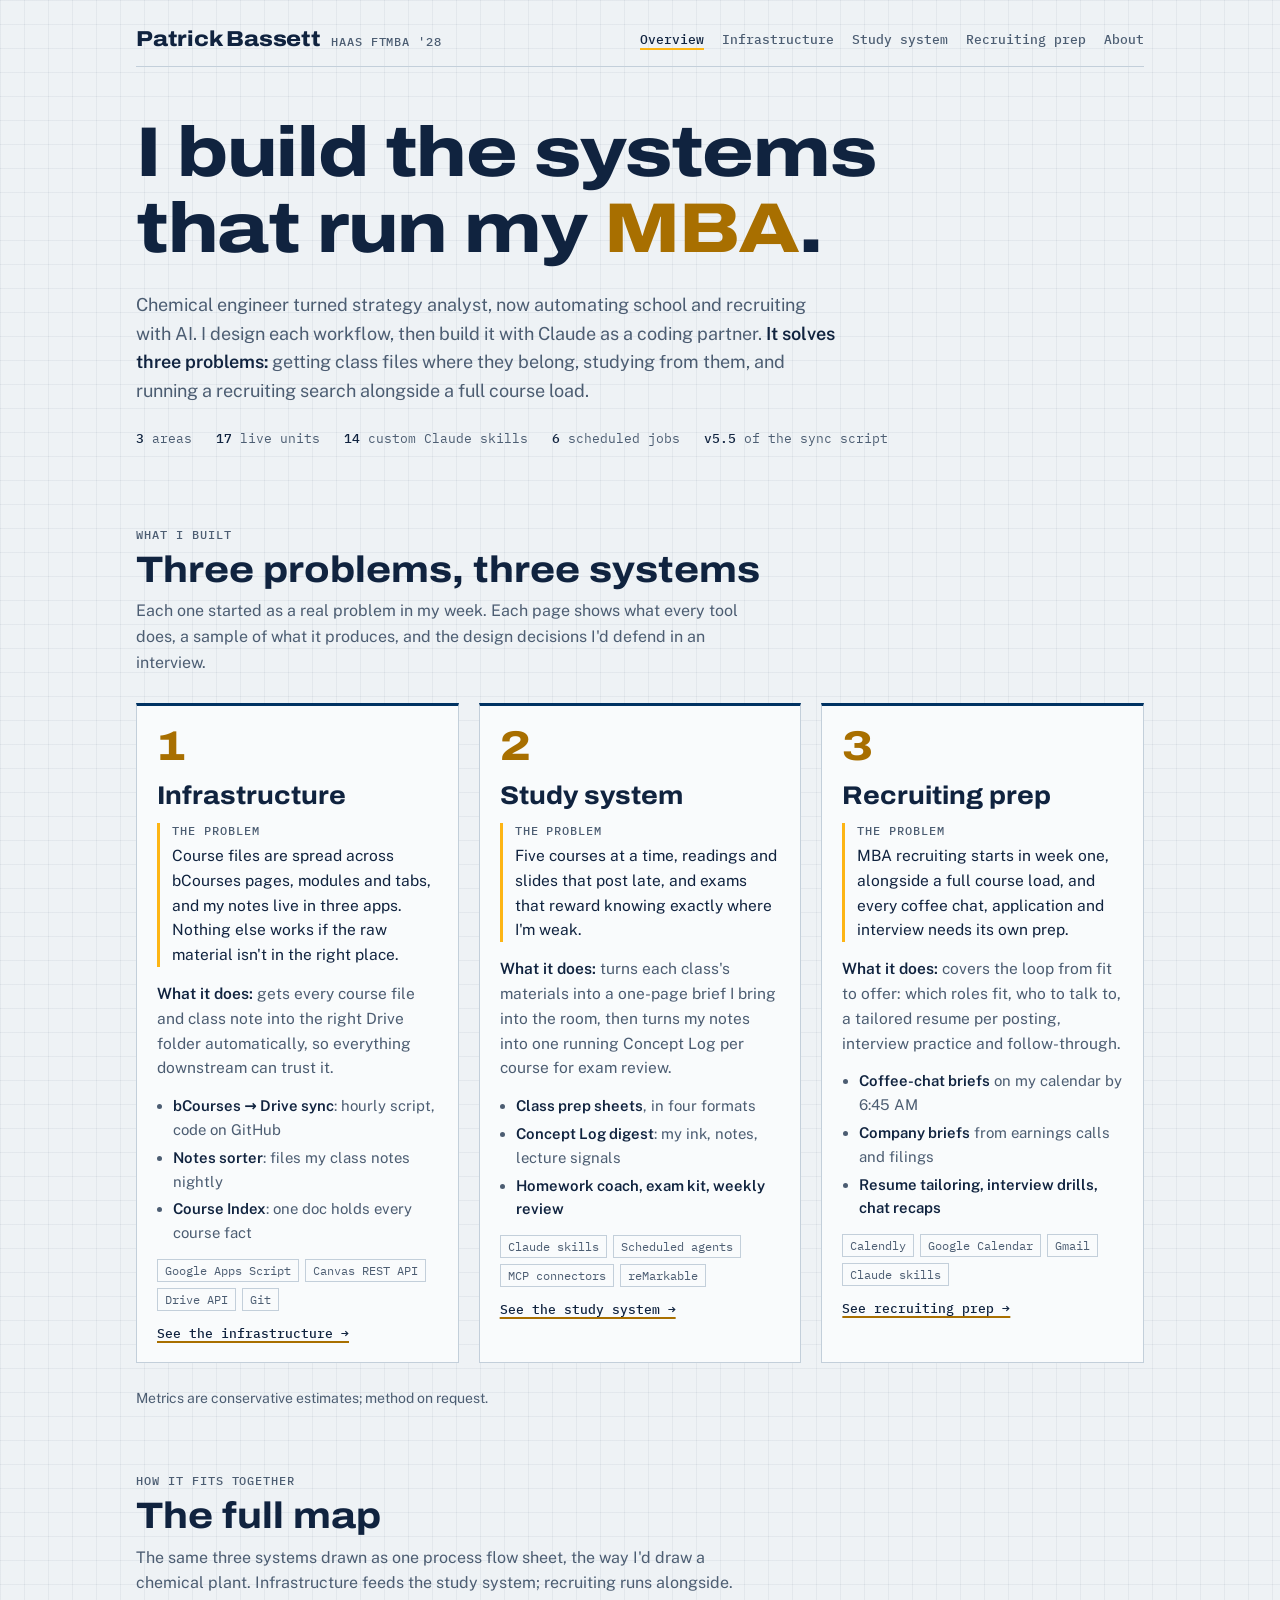
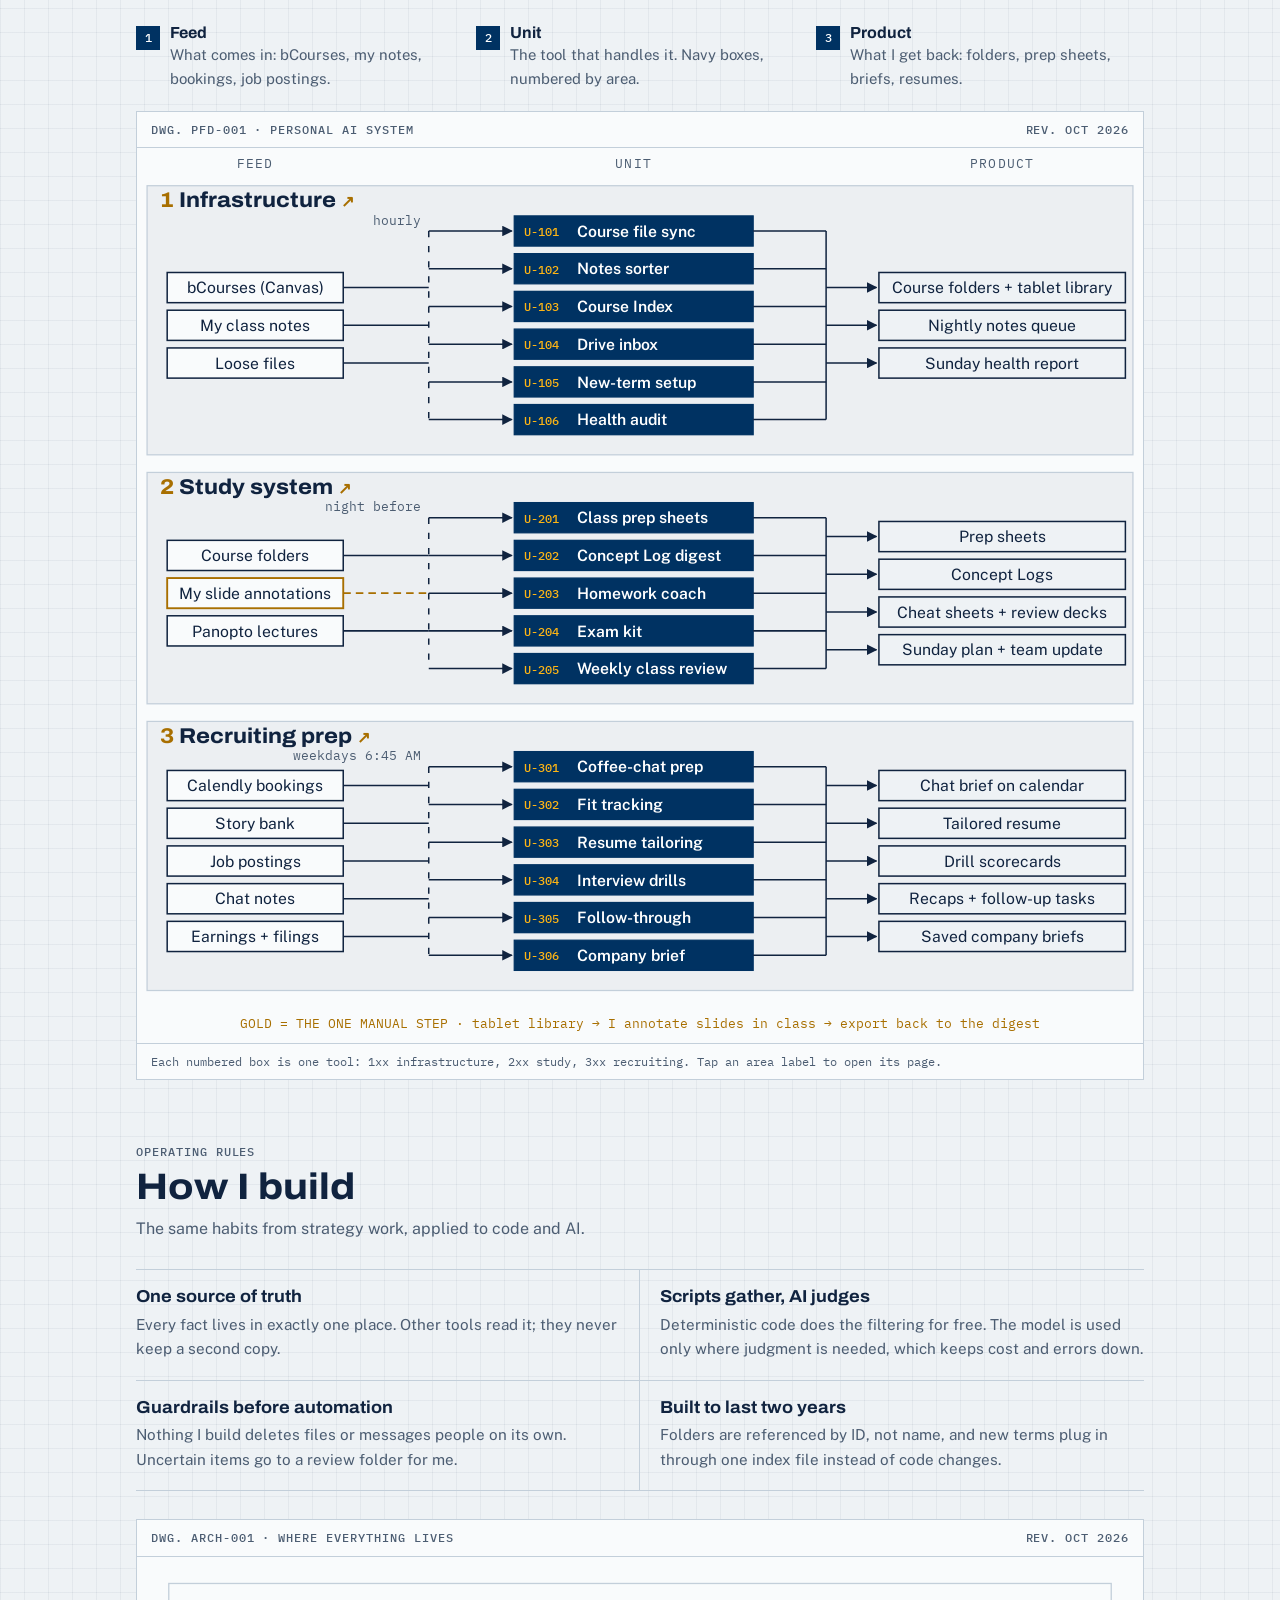
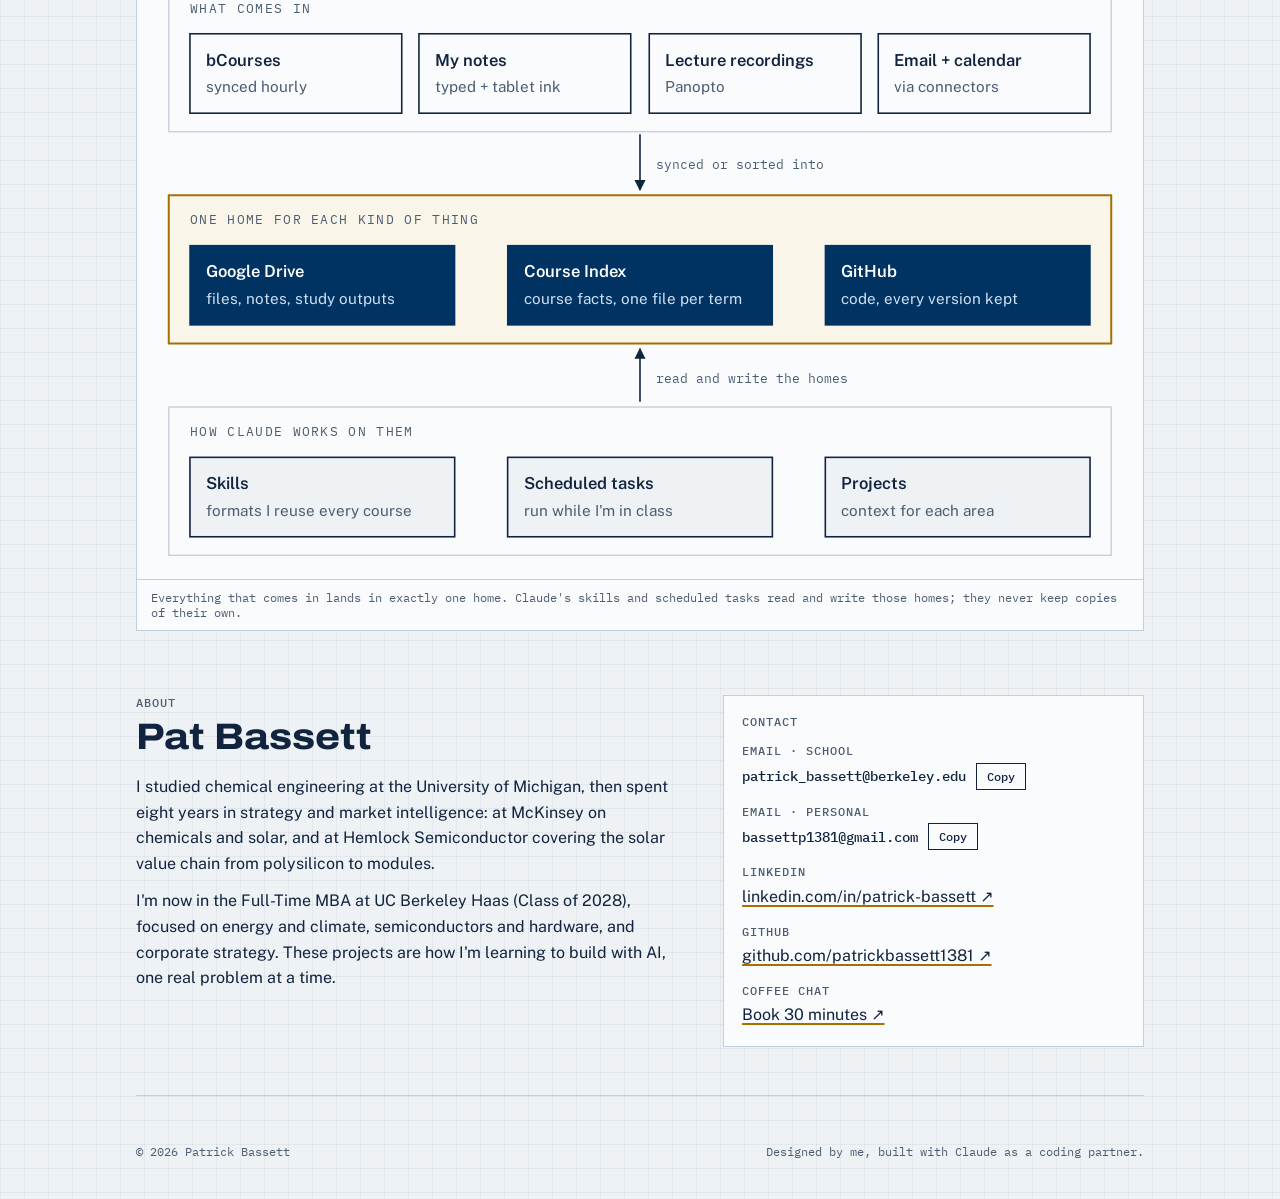
==== commit 38353845: "Bigger area labels on the full map; name in the header is now the most prominent element on every pa" ====
--- a/index.html
+++ b/index.html
@@ -26,7 +26,7 @@
 <div class="wrap">
 <header>
   <div class="top">
-    <a class="tag home" href="index.html">Patrick Bassett · Haas FTMBA '28</a>
+    <a class="home" href="index.html"><b>Patrick Bassett</b> <span class="tag">Haas FTMBA '28</span></a>
     <nav aria-label="Pages">
       <a href="index.html" aria-current="page">Overview</a>
       <a href="infrastructure.html">Infrastructure</a>
@@ -124,7 +124,7 @@
 <text class="col" x="395.0" y="16" text-anchor="middle">UNIT</text>
 <text class="col" x="688.0" y="16" text-anchor="middle">PRODUCT</text>
 <rect class="lane-band" x="8" y="30" width="784" height="214"/>
-<a href="infrastructure.html"><text class="lane-lbl" x="18" y="45">1 · INFRASTRUCTURE ↗</text></a>
+<a href="infrastructure.html"><text class="lane-lbl" x="18" y="47"><tspan class="n">1</tspan> Infrastructure <tspan class="go">↗</tspan></text></a>
 <g class="n-src"><rect x="24" y="99.0" width="140" height="24"/><text x="94.0" y="115.5" text-anchor="middle">bCourses (Canvas)</text></g>
 <g class="n-src"><rect x="24" y="129.0" width="140" height="24"/><text x="94.0" y="145.5" text-anchor="middle">My class notes</text></g>
 <g class="n-src"><rect x="24" y="159.0" width="140" height="24"/><text x="94.0" y="175.5" text-anchor="middle">Loose files</text></g>
@@ -159,7 +159,7 @@
 <path class="edge" d="M548 141.0 H588" marker-end="url(#arrow)"/>
 <path class="edge" d="M548 171.0 H588" marker-end="url(#arrow)"/>
 <rect class="lane-band" x="8" y="258" width="784" height="184"/>
-<a href="study.html"><text class="lane-lbl" x="18" y="273">2 · STUDY SYSTEM ↗</text></a>
+<a href="study.html"><text class="lane-lbl" x="18" y="275"><tspan class="n">2</tspan> Study system <tspan class="go">↗</tspan></text></a>
 <g class="n-src"><rect x="24" y="312.0" width="140" height="24"/><text x="94.0" y="328.5" text-anchor="middle">Course folders</text></g>
 <g class="n-man"><rect x="24" y="342.0" width="140" height="24"/><text x="94.0" y="358.5" text-anchor="middle">My slide annotations</text></g>
 <g class="n-src"><rect x="24" y="372.0" width="140" height="24"/><text x="94.0" y="388.5" text-anchor="middle">Panopto lectures</text></g>
@@ -193,7 +193,7 @@
 <path class="edge" d="M548 369.0 H588" marker-end="url(#arrow)"/>
 <path class="edge" d="M548 399.0 H588" marker-end="url(#arrow)"/>
 <rect class="lane-band" x="8" y="456" width="784" height="214"/>
-<a href="recruiting.html"><text class="lane-lbl" x="18" y="471">3 · RECRUITING PREP ↗</text></a>
+<a href="recruiting.html"><text class="lane-lbl" x="18" y="473"><tspan class="n">3</tspan> Recruiting prep <tspan class="go">↗</tspan></text></a>
 <g class="n-src"><rect x="24" y="495.0" width="140" height="24"/><text x="94.0" y="511.5" text-anchor="middle">Calendly bookings</text></g>
 <g class="n-src"><rect x="24" y="525.0" width="140" height="24"/><text x="94.0" y="541.5" text-anchor="middle">Story bank</text></g>
 <g class="n-src"><rect x="24" y="555.0" width="140" height="24"/><text x="94.0" y="571.5" text-anchor="middle">Job postings</text></g>
--- a/styles.css
+++ b/styles.css
@@ -36,7 +36,9 @@
 /* Header */
 header{padding-block:28px 0}
 .top{display:flex;justify-content:space-between;align-items:center;gap:12px 16px;flex-wrap:wrap;border-bottom:1px solid var(--line);padding-bottom:14px}
-.top .home{text-decoration:none}
+.top .home{text-decoration:none;display:flex;align-items:baseline;gap:10px;flex-wrap:wrap}
+.top .home b{font:800 1.35rem/1.1 var(--display);font-stretch:112%;letter-spacing:-.01em;color:var(--ink)}
+.top .home:hover b{color:var(--accent)}
 .top nav{display:flex;gap:6px 18px;flex-wrap:wrap}
 .top nav a{font:500 13px var(--mono);text-decoration:none;color:var(--muted);padding-block:2px}
 .top nav a:hover{color:var(--ink)}
@@ -72,7 +74,10 @@
 .edge.man{stroke:var(--accent);stroke-width:1.5;stroke-dasharray:6 4}
 .lbl{font-family:var(--mono)!important;font-size:10px!important;fill:var(--muted)!important}
 .col{font-family:var(--mono)!important;font-size:10px!important;letter-spacing:.1em;fill:var(--muted)!important}
-.lane-lbl{font-family:var(--mono)!important;font-size:10px!important;letter-spacing:.08em;fill:var(--accent)!important;font-weight:500}
+.lane-lbl{font-family:var(--display)!important;font-size:17px!important;font-weight:750;font-stretch:108%;fill:var(--ink)!important}
+.lane-lbl .n{fill:var(--accent)}
+.lane-lbl .go{font-size:13px;fill:var(--accent)}
+.sheet a:hover .lane-lbl{fill:var(--accent)!important;text-decoration:underline}
 .lane-lbl a{text-decoration:underline}
 .man-lbl{fill:var(--accent)!important}
 #arrow path{fill:var(--ink)}
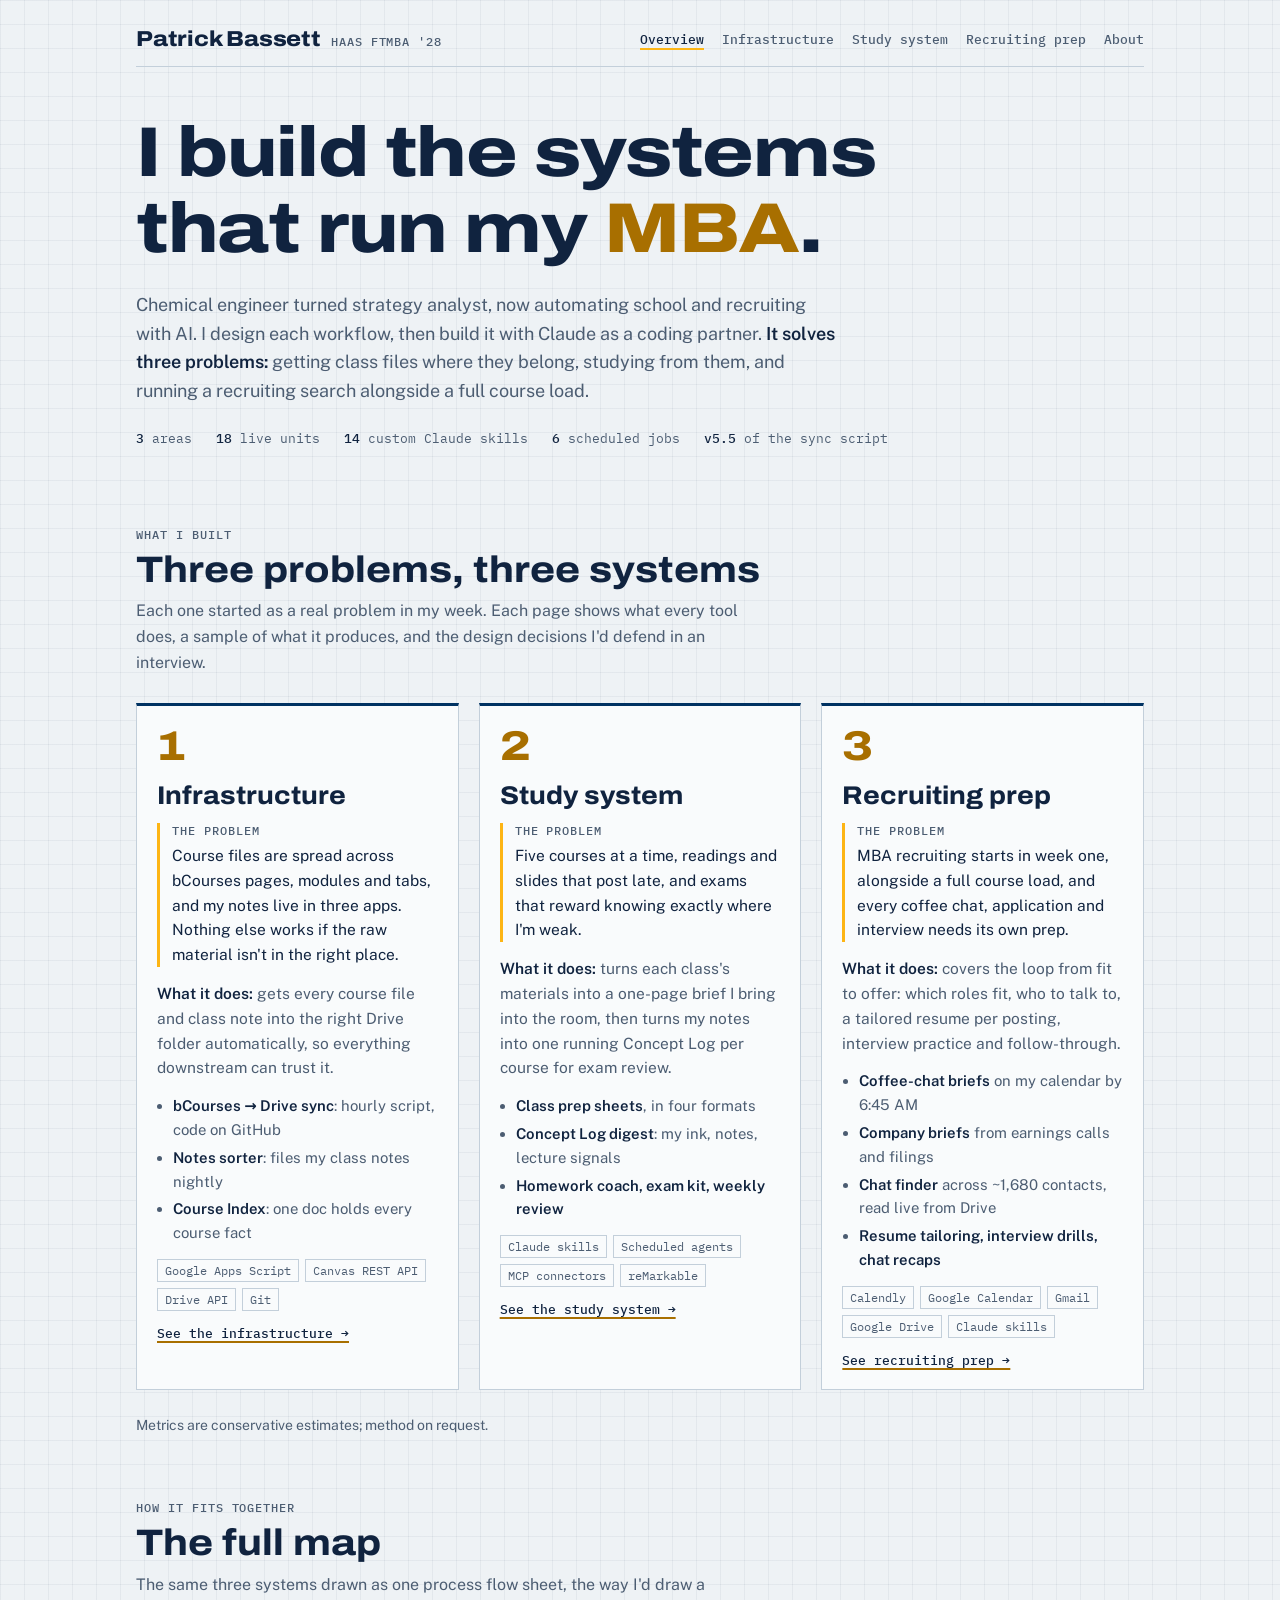
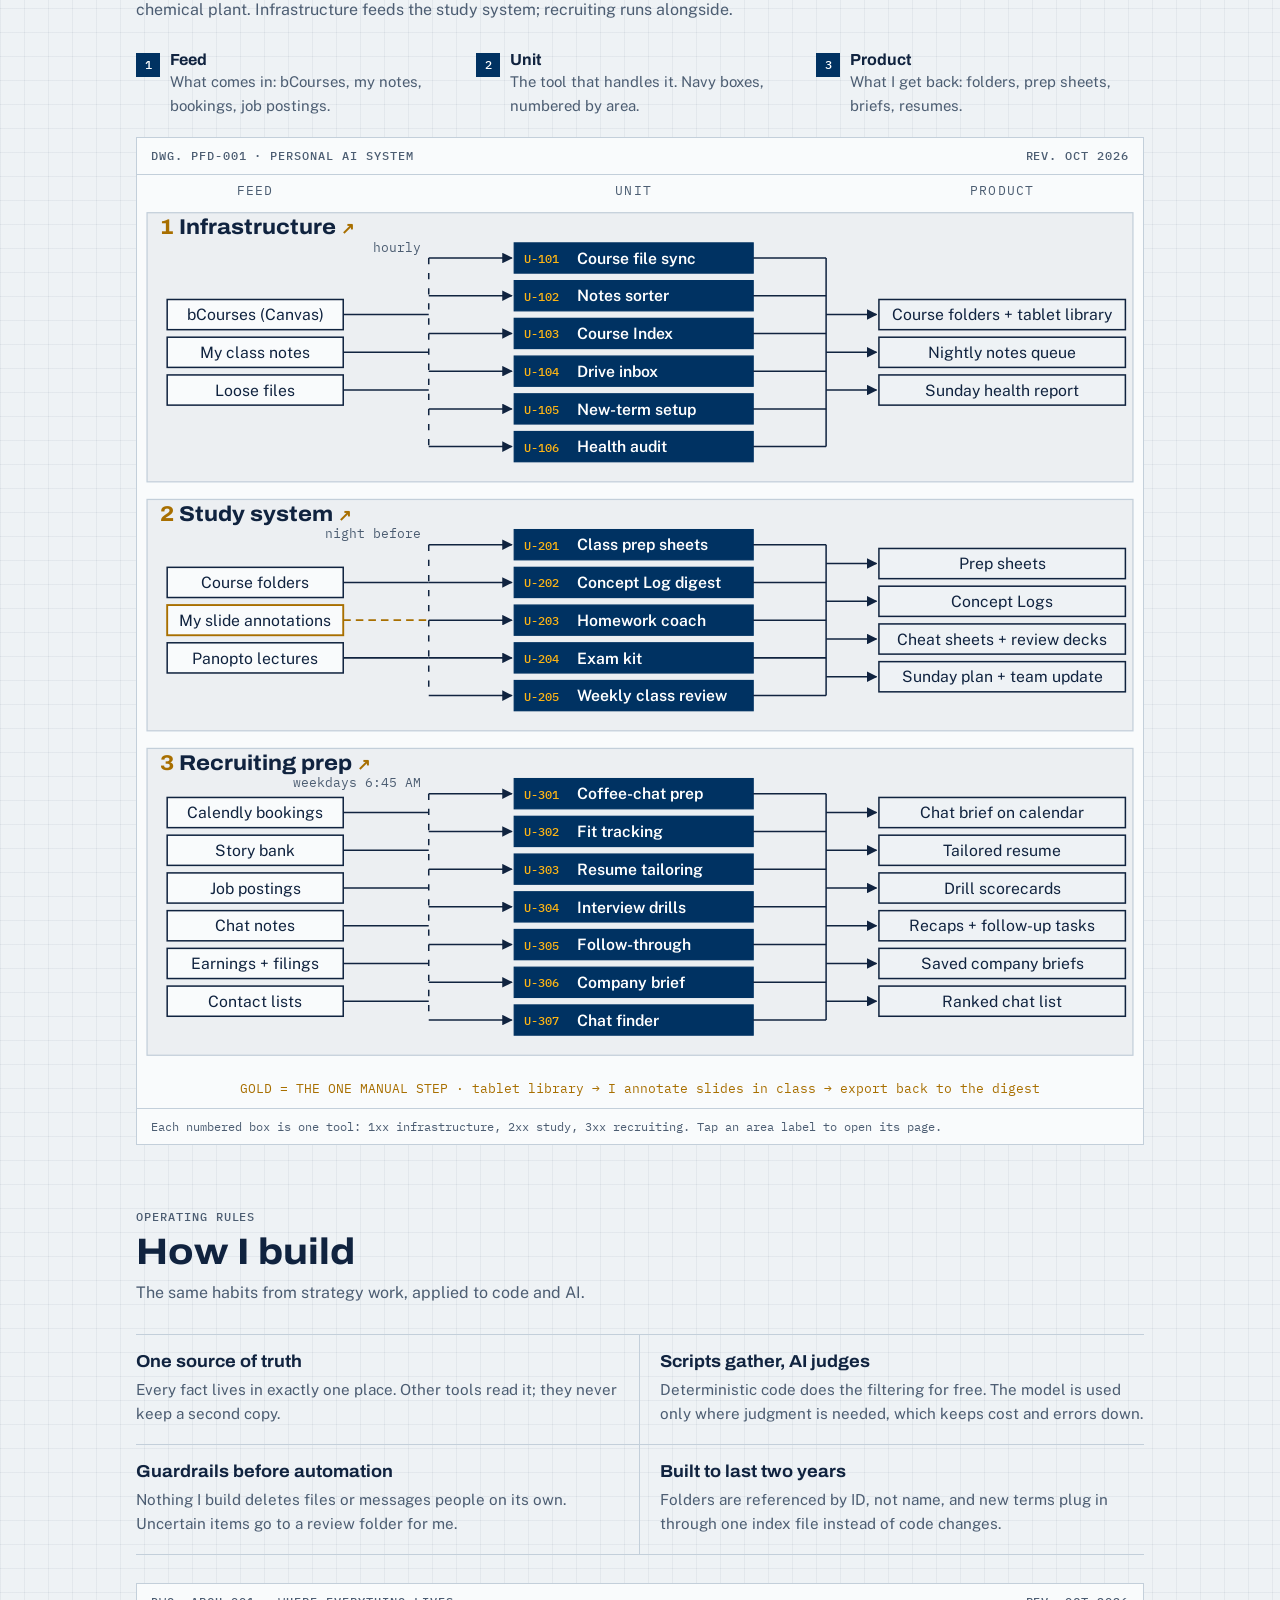
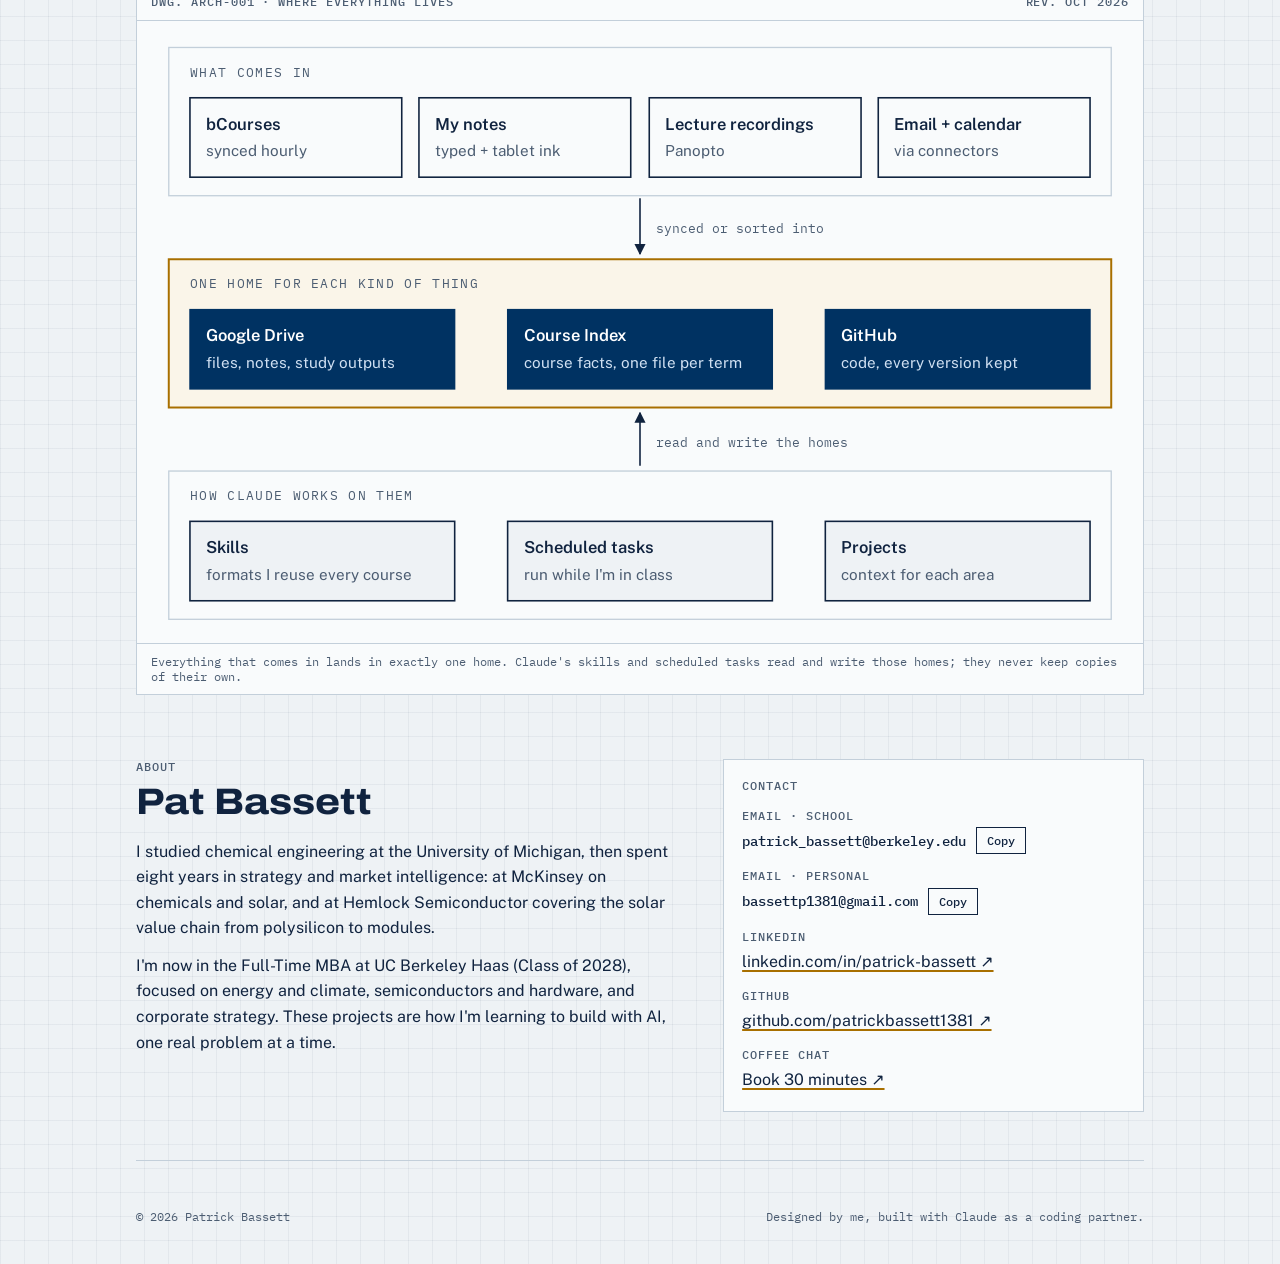
==== commit 0a17384f: "Recruiting prep: add U-307 Chat finder; weekly review reads the campus calendar Overview: 18 live un" ====
--- a/index.html
+++ b/index.html
@@ -42,7 +42,7 @@
   <p class="lede">Chemical engineer turned strategy analyst, now automating school and recruiting with AI. I design each workflow, then build it with Claude as a coding partner. <strong>It solves three problems:</strong> getting class files where they belong, studying from them, and running a recruiting search alongside a full course load.</p>
   <div class="facts">
     <span><b>3</b> areas</span>
-    <span><b>17</b> live units</span>
+    <span><b>18</b> live units</span>
     <span><b>14</b> custom Claude skills</span>
     <span><b>6</b> scheduled jobs</span>
     <span><b>v5.5</b> of the sync script</span>
@@ -91,9 +91,10 @@
       <ul>
         <li><b>Coffee-chat briefs</b> on my calendar by 6:45 AM</li>
         <li><b>Company briefs</b> from earnings calls and filings</li>
+        <li><b>Chat finder</b> across ~1,680 contacts, read live from Drive</li>
         <li><b>Resume tailoring, interview drills, chat recaps</b></li>
       </ul>
-      <div class="stack"><span>Calendly</span><span>Google Calendar</span><span>Gmail</span><span>Claude skills</span></div>
+      <div class="stack"><span>Calendly</span><span>Google Calendar</span><span>Gmail</span><span>Google Drive</span><span>Claude skills</span></div>
       <a class="go" href="recruiting.html">See recruiting prep →</a>
     </article>
   </div>
@@ -117,8 +118,8 @@
     <span class="tag">Rev. Oct 2026</span>
   </div>
   <div class="sheet-scroll">
-<svg viewBox="0 0 800 712" role="img" aria-labelledby="pfd-t">
-<title id="pfd-t">Three areas. Infrastructure: bCourses and my class notes feed the course file sync, notes sorter and Course Index, producing course folders, a tablet library and a nightly notes queue. Study system: course folders, my slide annotations and Panopto feed class prep, the Concept Log digest, homework coach, exam kit and weekly review. Recruiting prep: Calendly bookings, my story bank, job postings, chat notes and company earnings feed coffee-chat prep, fit tracking, resume tailoring, interview drills, follow-through and company briefs.</title>
+<svg viewBox="0 0 800 742" role="img" aria-labelledby="pfd-t">
+<title id="pfd-t">Three areas. Infrastructure: bCourses and my class notes feed the course file sync, notes sorter and Course Index, producing course folders, a tablet library and a nightly notes queue. Study system: course folders, my slide annotations and Panopto feed class prep, the Concept Log digest, homework coach, exam kit and weekly review. Recruiting prep: Calendly bookings, my story bank, job postings, chat notes and company earnings feed coffee-chat prep, fit tracking, resume tailoring, interview drills, follow-through and company briefs; my contact lists feed the chat finder, producing a ranked chat list.</title>
 <defs><marker id="arrow" viewBox="0 0 10 10" refX="9" refY="5" markerWidth="7" markerHeight="7" orient="auto-start-reverse"><path d="M0 0 L10 5 L0 10z"/></marker></defs>
 <text class="col" x="94.0" y="16" text-anchor="middle">FEED</text>
 <text class="col" x="395.0" y="16" text-anchor="middle">UNIT</text>
@@ -192,36 +193,41 @@
 <path class="edge" d="M548 339.0 H588" marker-end="url(#arrow)"/>
 <path class="edge" d="M548 369.0 H588" marker-end="url(#arrow)"/>
 <path class="edge" d="M548 399.0 H588" marker-end="url(#arrow)"/>
-<rect class="lane-band" x="8" y="456" width="784" height="214"/>
+<rect class="lane-band" x="8" y="456" width="784" height="244"/>
 <a href="recruiting.html"><text class="lane-lbl" x="18" y="473"><tspan class="n">3</tspan> Recruiting prep <tspan class="go">↗</tspan></text></a>
 <g class="n-src"><rect x="24" y="495.0" width="140" height="24"/><text x="94.0" y="511.5" text-anchor="middle">Calendly bookings</text></g>
 <g class="n-src"><rect x="24" y="525.0" width="140" height="24"/><text x="94.0" y="541.5" text-anchor="middle">Story bank</text></g>
 <g class="n-src"><rect x="24" y="555.0" width="140" height="24"/><text x="94.0" y="571.5" text-anchor="middle">Job postings</text></g>
 <g class="n-src"><rect x="24" y="585.0" width="140" height="24"/><text x="94.0" y="601.5" text-anchor="middle">Chat notes</text></g>
 <g class="n-src"><rect x="24" y="615.0" width="140" height="24"/><text x="94.0" y="631.5" text-anchor="middle">Earnings + filings</text></g>
+<g class="n-src"><rect x="24" y="645.0" width="140" height="24"/><text x="94.0" y="661.5" text-anchor="middle">Contact lists</text></g>
 <g class="n-unit"><rect x="300" y="480.0" width="190" height="24"/><text class="id" x="308" y="496.0">U-301</text><text x="350" y="496.5">Coffee-chat prep</text></g>
 <g class="n-unit"><rect x="300" y="510.0" width="190" height="24"/><text class="id" x="308" y="526.0">U-302</text><text x="350" y="526.5">Fit tracking</text></g>
 <g class="n-unit"><rect x="300" y="540.0" width="190" height="24"/><text class="id" x="308" y="556.0">U-303</text><text x="350" y="556.5">Resume tailoring</text></g>
 <g class="n-unit"><rect x="300" y="570.0" width="190" height="24"/><text class="id" x="308" y="586.0">U-304</text><text x="350" y="586.5">Interview drills</text></g>
 <g class="n-unit"><rect x="300" y="600.0" width="190" height="24"/><text class="id" x="308" y="616.0">U-305</text><text x="350" y="616.5">Follow-through</text></g>
 <g class="n-unit"><rect x="300" y="630.0" width="190" height="24"/><text class="id" x="308" y="646.0">U-306</text><text x="350" y="646.5">Company brief</text></g>
+<g class="n-unit"><rect x="300" y="660.0" width="190" height="24"/><text class="id" x="308" y="676.0">U-307</text><text x="350" y="676.5">Chat finder</text></g>
 <g class="n-out"><rect x="590" y="495.0" width="196" height="24"/><text x="688.0" y="511.5" text-anchor="middle">Chat brief on calendar</text></g>
 <g class="n-out"><rect x="590" y="525.0" width="196" height="24"/><text x="688.0" y="541.5" text-anchor="middle">Tailored resume</text></g>
 <g class="n-out"><rect x="590" y="555.0" width="196" height="24"/><text x="688.0" y="571.5" text-anchor="middle">Drill scorecards</text></g>
 <g class="n-out"><rect x="590" y="585.0" width="196" height="24"/><text x="688.0" y="601.5" text-anchor="middle">Recaps + follow-up tasks</text></g>
 <g class="n-out"><rect x="590" y="615.0" width="196" height="24"/><text x="688.0" y="631.5" text-anchor="middle">Saved company briefs</text></g>
+<g class="n-out"><rect x="590" y="645.0" width="196" height="24"/><text x="688.0" y="661.5" text-anchor="middle">Ranked chat list</text></g>
 <path class="edge" d="M164 507.0 H232"/>
 <path class="edge" d="M164 537.0 H232"/>
 <path class="edge" d="M164 567.0 H232"/>
 <path class="edge" d="M164 597.0 H232"/>
 <path class="edge" d="M164 627.0 H232"/>
-<path class="edge flowline" d="M232 492.0 V642.0"/>
+<path class="edge" d="M164 657.0 H232"/>
+<path class="edge flowline" d="M232 492.0 V672.0"/>
 <path class="edge" d="M232 492.0 H298" marker-end="url(#arrow)"/>
 <path class="edge" d="M232 522.0 H298" marker-end="url(#arrow)"/>
 <path class="edge" d="M232 552.0 H298" marker-end="url(#arrow)"/>
 <path class="edge" d="M232 582.0 H298" marker-end="url(#arrow)"/>
 <path class="edge" d="M232 612.0 H298" marker-end="url(#arrow)"/>
 <path class="edge" d="M232 642.0 H298" marker-end="url(#arrow)"/>
+<path class="edge" d="M232 672.0 H298" marker-end="url(#arrow)"/>
 <text class="lbl" x="226" y="487.0" text-anchor="end">weekdays 6:45 AM</text>
 <path class="edge" d="M490 492.0 H548"/>
 <path class="edge" d="M490 522.0 H548"/>
@@ -229,13 +235,15 @@
 <path class="edge" d="M490 582.0 H548"/>
 <path class="edge" d="M490 612.0 H548"/>
 <path class="edge" d="M490 642.0 H548"/>
-<path class="edge" d="M548 492.0 V642.0"/>
+<path class="edge" d="M490 672.0 H548"/>
+<path class="edge" d="M548 492.0 V672.0"/>
 <path class="edge" d="M548 507.0 H588" marker-end="url(#arrow)"/>
 <path class="edge" d="M548 537.0 H588" marker-end="url(#arrow)"/>
 <path class="edge" d="M548 567.0 H588" marker-end="url(#arrow)"/>
 <path class="edge" d="M548 597.0 H588" marker-end="url(#arrow)"/>
 <path class="edge" d="M548 627.0 H588" marker-end="url(#arrow)"/>
-<text class="lbl man-lbl" x="400.0" y="700" text-anchor="middle">GOLD = THE ONE MANUAL STEP · tablet library → I annotate slides in class → export back to the digest</text>
+<path class="edge" d="M548 657.0 H588" marker-end="url(#arrow)"/>
+<text class="lbl man-lbl" x="400.0" y="730" text-anchor="middle">GOLD = THE ONE MANUAL STEP · tablet library → I annotate slides in class → export back to the digest</text>
 </svg>
   </div>
   <figcaption class="sheet-foot">Each numbered box is one tool: 1xx infrastructure, 2xx study, 3xx recruiting. Tap an area label to open its page.</figcaption>
